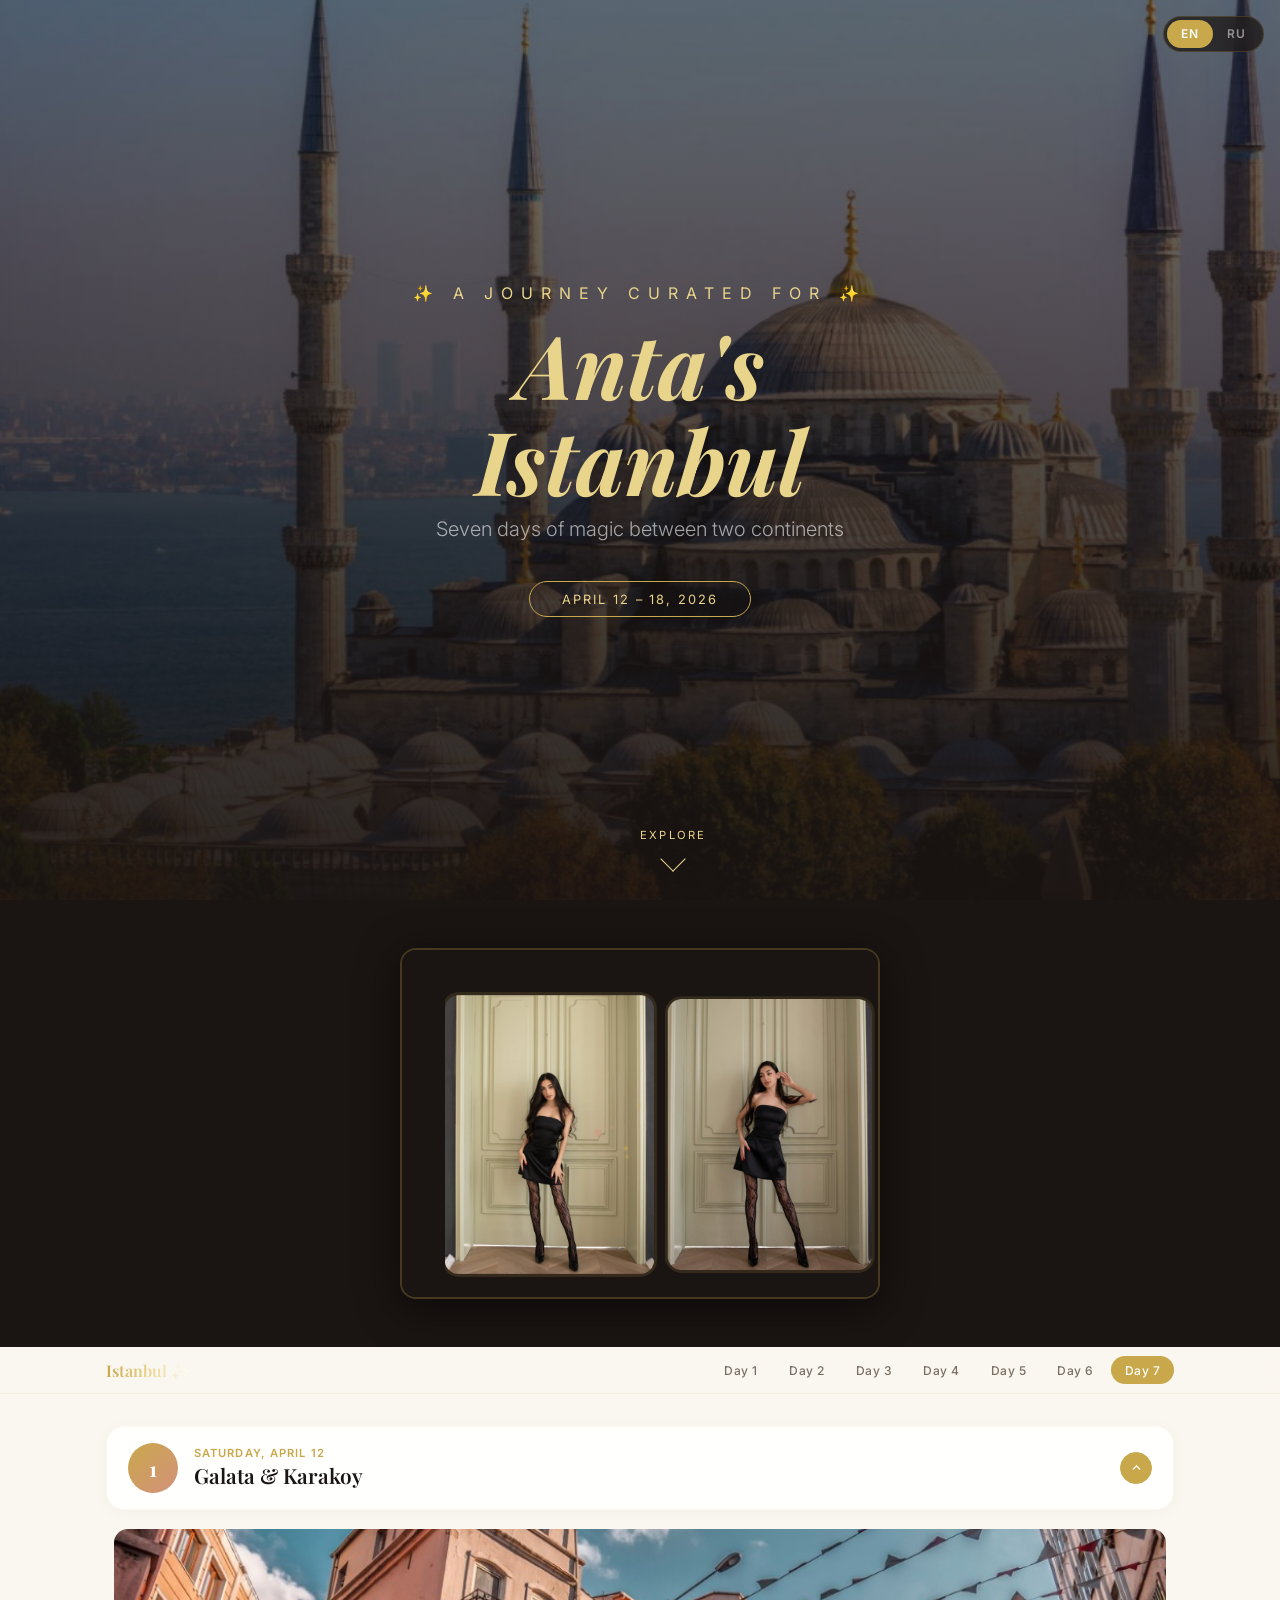
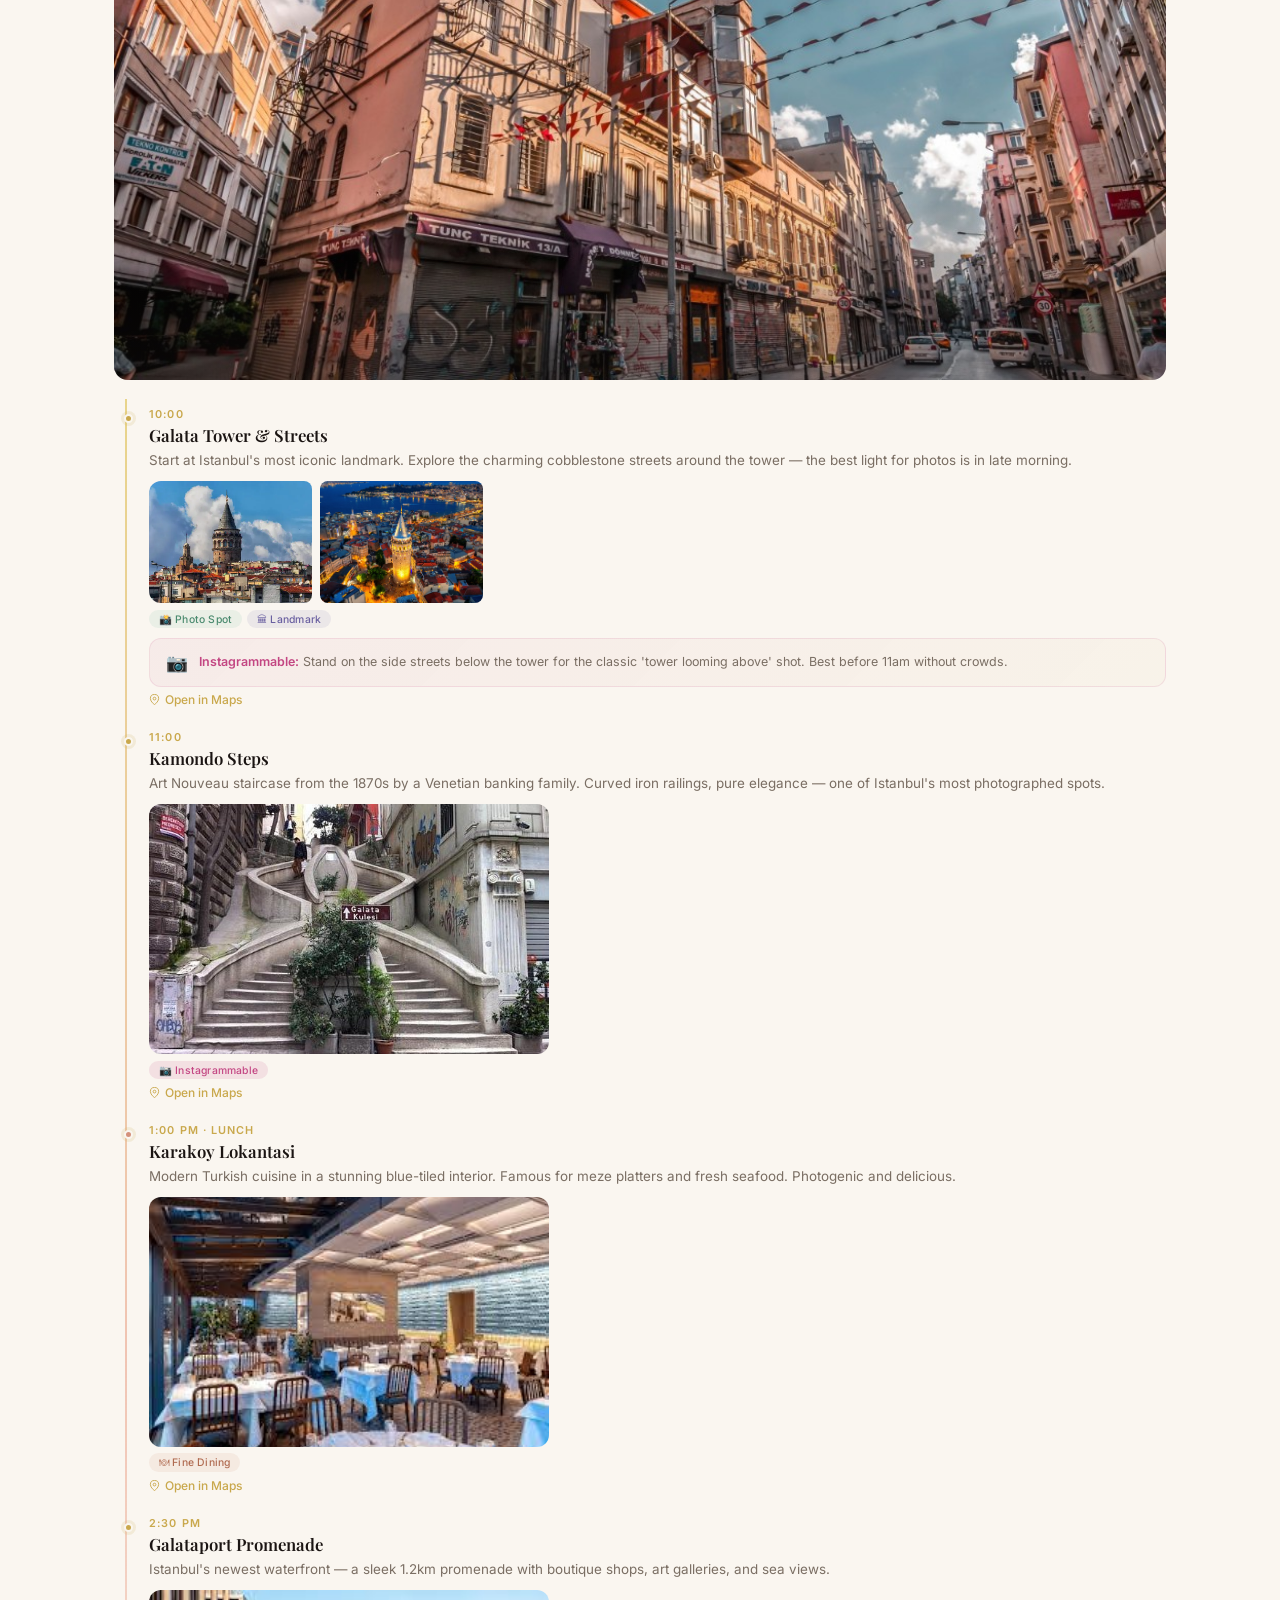
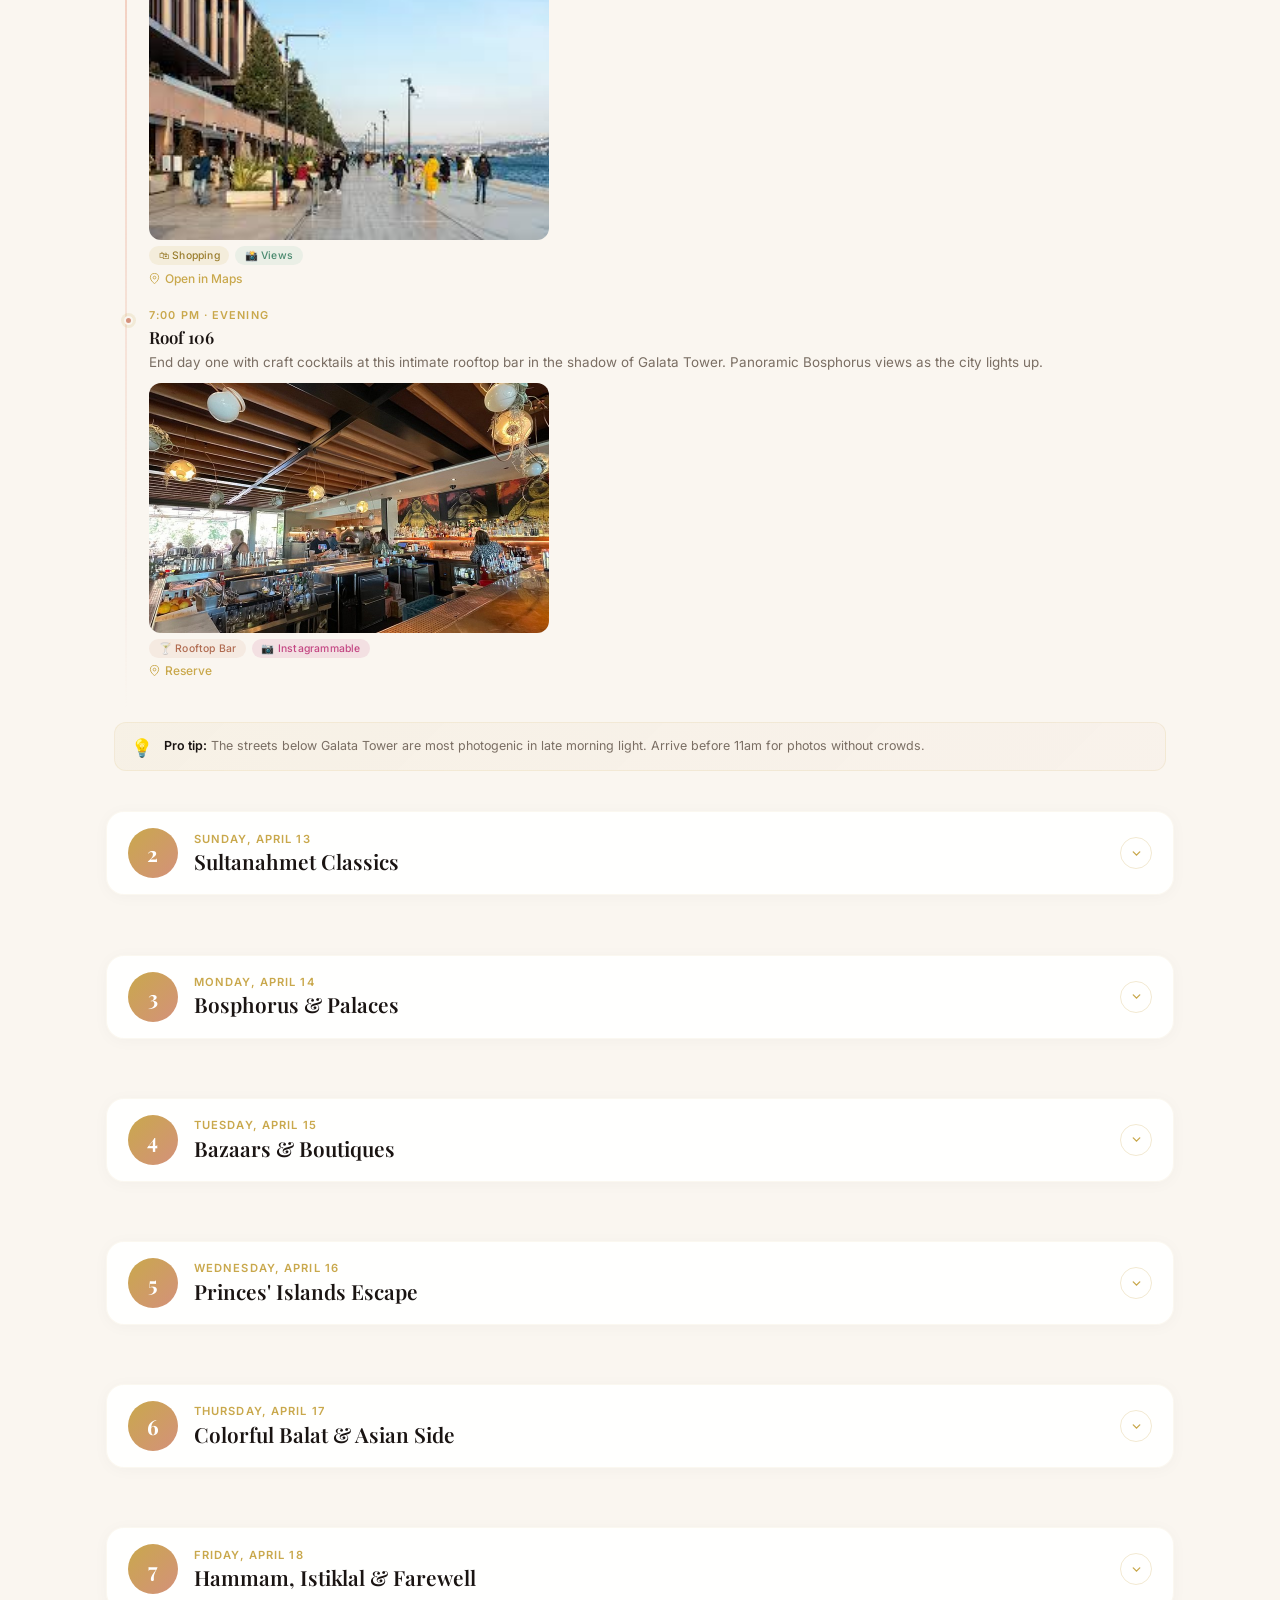
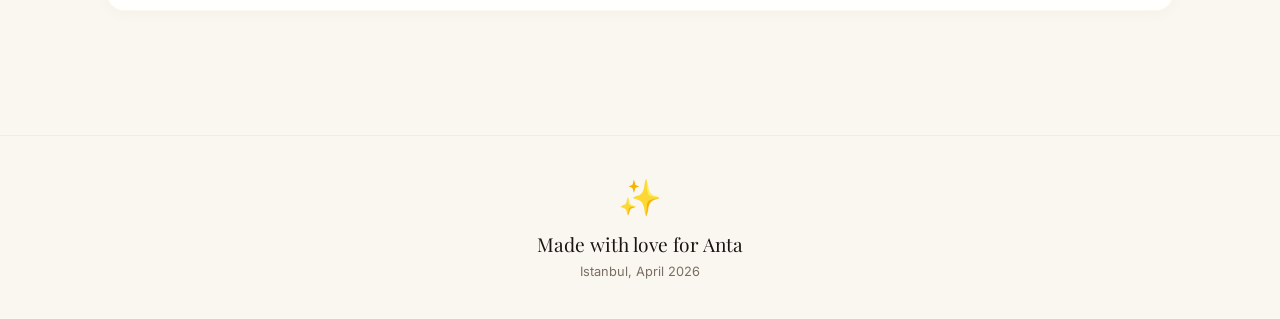
==== docs/istanbul/index.html @ f63e93fd "Fix Day 5 duplicate photos: use distinct images per location - Header: Buyukada waterfront (new imag" ====
<!DOCTYPE html>
<html lang="en">
<head>
<meta charset="UTF-8">
<meta http-equiv="Cache-Control" content="no-cache, no-store, must-revalidate">
<meta http-equiv="Pragma" content="no-cache">
<meta http-equiv="Expires" content="0">
<meta name="viewport" content="width=device-width, initial-scale=1.0">
<title>Istanbul with Anta ✨</title>
<link rel="preconnect" href="https://fonts.googleapis.com">
<link rel="preconnect" href="https://fonts.gstatic.com" crossorigin>
<link href="https://fonts.googleapis.com/css2?family=Playfair+Display:ital,wght@0,400;0,600;0,700;1,400&family=Inter:wght@300;400;500;600&display=swap" rel="stylesheet">
<style>
*,*::before,*::after{box-sizing:border-box;margin:0;padding:0}
:root{
  --gold:#c9a84c;--gold-light:#e8d48b;--rose:#d4917b;--rose-light:#f0c4b3;
  --cream:#faf6f0;--dark:#1a1412;--dark-soft:#2d2420;--text:#3d3029;--text-light:#7a6e63;
  --card-bg:rgba(255,255,255,0.92);
}
html{scroll-behavior:smooth;font-size:16px}
body{font-family:'Inter',sans-serif;color:var(--text);background:var(--cream);overflow-x:hidden;-webkit-font-smoothing:antialiased}
#sparkle-canvas{position:fixed;top:0;left:0;width:100%;height:100%;pointer-events:none;z-index:9999}

/* HERO */
.hero{position:relative;min-height:100vh;min-height:100svh;display:flex;align-items:center;justify-content:center;text-align:center;overflow:hidden;background:var(--dark)}
.hero-bg{position:absolute;inset:0;background:url('img/blue-mosque.png') center/cover no-repeat;opacity:0.45}
.hero-overlay{position:absolute;inset:0;background:linear-gradient(180deg,rgba(26,20,18,0.1) 0%,rgba(26,20,18,0.4) 40%,rgba(26,20,18,0.85) 100%)}
.hero-content{position:relative;z-index:2;padding:2rem;max-width:700px}
.hero-photo{display:none}
.hero-sparkle{font-size:1rem;letter-spacing:.5em;color:var(--gold-light);text-transform:uppercase;margin-bottom:.8rem;opacity:0;animation:fadeUp .8s .4s forwards}
.hero-title{font-family:'Playfair Display',serif;font-size:clamp(2.8rem,8vw,5.5rem);font-weight:700;color:#fff;line-height:1.1;margin-bottom:.5rem;opacity:0;animation:fadeUp .8s .6s forwards}
.hero-title span{color:var(--gold-light);font-style:italic}
.hero-sub{font-size:clamp(.95rem,2.5vw,1.25rem);color:rgba(255,255,255,.6);font-weight:300;margin-bottom:2.5rem;opacity:0;animation:fadeUp .8s .8s forwards}
.hero-date{display:inline-block;padding:.6rem 2rem;border:1px solid var(--gold);color:var(--gold-light);font-size:.8rem;letter-spacing:.15em;text-transform:uppercase;border-radius:50px;opacity:0;animation:fadeUp .8s 1s forwards}
.hero-scroll{position:absolute;bottom:2rem;left:50%;transform:translateX(-50%);z-index:2;opacity:0;animation:fadeUp .8s 1.3s forwards}
.hero-scroll a{color:var(--gold-light);text-decoration:none;font-size:.7rem;letter-spacing:.2em;text-transform:uppercase;display:flex;flex-direction:column;align-items:center;gap:.5rem}
.hero-scroll .arrow{width:18px;height:18px;border-right:1.5px solid var(--gold-light);border-bottom:1.5px solid var(--gold-light);transform:rotate(45deg);animation:bounce 2s infinite}
@keyframes fadeUp{from{opacity:0;transform:translateY(25px)}to{opacity:1;transform:translateY(0)}}
@keyframes bounce{0%,20%,50%,80%,100%{transform:rotate(45deg) translateY(0)}40%{transform:rotate(45deg) translateY(-7px)}60%{transform:rotate(45deg) translateY(-3px)}}

/* ANTA FEATURE */
.anta-feature{background:var(--dark);padding:3rem 1rem;display:flex;justify-content:center;align-items:center;width:100%;box-sizing:border-box}
.anta-feature img{display:block;margin:0 auto;width:60%;max-width:480px;border-radius:16px;border:2px solid rgba(201,168,76,.25);box-shadow:0 8px 40px rgba(0,0,0,.5);opacity:0;animation:fadeUp .8s .2s forwards}

/* LANG TOGGLE */
.lang-toggle{position:fixed;top:1rem;right:1rem;z-index:200;display:flex;background:rgba(26,20,18,.7);backdrop-filter:blur(12px);-webkit-backdrop-filter:blur(12px);border-radius:50px;padding:3px;border:1px solid rgba(201,168,76,.2)}
.lang-btn{padding:.4rem .9rem;border:none;background:transparent;color:rgba(255,255,255,.5);font-family:'Inter',sans-serif;font-size:.75rem;font-weight:600;cursor:pointer;border-radius:50px;transition:all .3s;letter-spacing:.05em}
.lang-btn.active{background:var(--gold);color:#fff}

/* NAV */
.day-nav{position:sticky;top:0;z-index:100;background:rgba(250,246,240,.88);backdrop-filter:blur(18px);-webkit-backdrop-filter:blur(18px);border-bottom:1px solid rgba(201,168,76,.12);padding:.55rem 0;transition:box-shadow .3s}
.day-nav.scrolled{box-shadow:0 2px 20px rgba(0,0,0,.06)}
.day-nav-inner{max-width:1100px;margin:0 auto;display:flex;align-items:center;gap:.25rem;padding:0 1rem;overflow-x:auto;scrollbar-width:none;-ms-overflow-style:none}
.day-nav-inner::-webkit-scrollbar{display:none}
.nav-brand{font-family:'Playfair Display',serif;font-size:1rem;color:var(--gold);white-space:nowrap;margin-right:auto;font-weight:600}
.nav-btn{padding:.4rem .85rem;border:none;background:transparent;color:var(--text-light);font-family:'Inter',sans-serif;font-size:.75rem;font-weight:500;letter-spacing:.04em;cursor:pointer;border-radius:50px;white-space:nowrap;transition:all .3s}
.nav-btn:hover{color:var(--gold);background:rgba(201,168,76,.06)}
.nav-btn.active{background:var(--gold);color:#fff}

/* MAIN */
.main{max-width:1100px;margin:0 auto;padding:2rem 1rem 4rem}

/* DAY SECTION */
.day-section{margin-bottom:2.5rem;opacity:0;transform:translateY(35px);transition:opacity .6s,transform .6s}
.day-section.visible{opacity:1;transform:translateY(0)}
.day-header{display:flex;align-items:center;gap:1rem;margin-bottom:1.2rem;cursor:pointer;padding:1rem 1.3rem;background:var(--card-bg);border-radius:18px;box-shadow:0 2px 16px rgba(0,0,0,.03);border:1px solid rgba(201,168,76,.08);transition:all .3s}
.day-header:hover{box-shadow:0 4px 24px rgba(201,168,76,.1);border-color:rgba(201,168,76,.2)}
.day-num{width:50px;height:50px;border-radius:50%;background:linear-gradient(135deg,var(--gold),var(--rose));display:flex;align-items:center;justify-content:center;flex-shrink:0}
.day-num span{font-family:'Playfair Display',serif;font-size:1.3rem;font-weight:700;color:#fff}
.day-meta{flex:1;min-width:0}
.day-date{font-size:.7rem;color:var(--gold);text-transform:uppercase;letter-spacing:.1em;font-weight:600}
.day-theme{font-family:'Playfair Display',serif;font-size:1.3rem;color:var(--dark);font-weight:600;margin-top:.1rem}
.day-toggle{width:32px;height:32px;border-radius:50%;border:1.5px solid rgba(201,168,76,.25);display:flex;align-items:center;justify-content:center;flex-shrink:0;transition:all .3s;background:transparent}
.day-toggle svg{width:13px;height:13px;stroke:var(--gold);transition:transform .3s}
.day-header.open .day-toggle{background:var(--gold);border-color:var(--gold)}
.day-header.open .day-toggle svg{stroke:#fff;transform:rotate(180deg)}
.day-body{max-height:0;overflow:hidden;transition:max-height .5s cubic-bezier(.4,0,.2,1);padding:0 .5rem}
.day-body.open{max-height:12000px}

/* TIMELINE */
.timeline{position:relative;padding:.5rem 0 .5rem 2.2rem}
.timeline::before{content:'';position:absolute;left:.7rem;top:0;bottom:0;width:2px;background:linear-gradient(180deg,var(--gold-light),var(--rose-light),transparent)}
.tl-item{position:relative;margin-bottom:1.3rem}
.tl-item::before{content:'';position:absolute;left:-1.6rem;top:.45rem;width:9px;height:9px;border-radius:50%;background:var(--gold);border:2px solid var(--cream);box-shadow:0 0 0 3px rgba(201,168,76,.15)}
.tl-item.food::before{background:var(--rose)}
.tl-item.photo::before{background:#7eb8a0}
.tl-time{font-size:.68rem;color:var(--gold);text-transform:uppercase;letter-spacing:.1em;font-weight:600;margin-bottom:.2rem}
.tl-title{font-family:'Playfair Display',serif;font-size:1.05rem;color:var(--dark);font-weight:600;margin-bottom:.25rem}
.tl-desc{font-size:.84rem;color:var(--text-light);line-height:1.6}
.tl-tags{display:flex;flex-wrap:wrap;gap:.35rem;margin-top:.4rem}
.tl-tag{font-size:.65rem;padding:.18rem .6rem;border-radius:50px;font-weight:500;letter-spacing:.02em}
.tl-tag.photo-tag{background:rgba(126,184,160,.12);color:#4a8a6e}
.tl-tag.food-tag{background:rgba(212,145,123,.12);color:#b06b50}
.tl-tag.shop-tag{background:rgba(201,168,76,.12);color:#9a7e2e}
.tl-tag.culture-tag{background:rgba(130,120,180,.12);color:#6a60a0}
.tl-tag.insta-tag{background:rgba(195,70,130,.12);color:#c34682}
.tl-link{display:inline-flex;align-items:center;gap:.3rem;font-size:.75rem;color:var(--gold);text-decoration:none;font-weight:500;margin-top:.35rem;transition:color .2s}
.tl-link:hover{color:var(--rose)}
.tl-link svg{width:11px;height:11px}

/* PHOTO GALLERY */
.tl-gallery{display:grid;grid-template-columns:repeat(auto-fill,minmax(140px,1fr));gap:.5rem;margin-top:.6rem;border-radius:12px;overflow:hidden}
.tl-gallery img{width:100%;aspect-ratio:4/3;object-fit:cover;border-radius:8px;transition:transform .4s;cursor:pointer}
.tl-gallery img:hover{transform:scale(1.04)}
.tl-gallery.single{grid-template-columns:1fr;max-width:400px}
.tl-gallery.single img{aspect-ratio:16/10}

/* INSTA SPOT */
.insta-spot{background:linear-gradient(135deg,rgba(195,70,130,.06),rgba(201,168,76,.04));border:1px solid rgba(195,70,130,.12);border-radius:12px;padding:.8rem 1rem;margin-top:.6rem;display:flex;gap:.7rem;align-items:flex-start}
.insta-spot-icon{font-size:1.1rem;flex-shrink:0}
.insta-spot p{font-size:.78rem;color:var(--text-light);line-height:1.55}
.insta-spot strong{color:#c34682;font-weight:600}


/* PRO TIP */
.pro-tip{background:linear-gradient(135deg,rgba(201,168,76,.06),rgba(212,145,123,.04));border:1px solid rgba(201,168,76,.12);border-radius:12px;padding:.8rem 1rem;margin-top:.8rem;display:flex;gap:.7rem;align-items:flex-start}
.pro-tip-icon{font-size:1.1rem;flex-shrink:0;margin-top:.05rem}
.pro-tip p{font-size:.78rem;color:var(--text-light);line-height:1.55}
.pro-tip strong{color:var(--dark);font-weight:600}

/* DAY IMAGE */
.day-image{border-radius:14px;overflow:hidden;margin-bottom:1.2rem;aspect-ratio:21/9;position:relative}
.day-image img{width:100%;height:100%;object-fit:cover;transition:transform .5s}
.day-image:hover img{transform:scale(1.02)}
.day-image-overlay{position:absolute;inset:0;background:linear-gradient(180deg,transparent 60%,rgba(26,20,18,.35) 100%)}

/* FOOTER */
.footer{text-align:center;padding:2.5rem 1rem;border-top:1px solid rgba(201,168,76,.12)}
.footer-heart{font-size:2.2rem;margin-bottom:.8rem}
.footer-text{font-family:'Playfair Display',serif;font-size:1.2rem;color:var(--dark);margin-bottom:.4rem}
.footer-sub{font-size:.8rem;color:var(--text-light)}

/* SHIMMER */
@keyframes shimmer{0%{background-position:-200% center}100%{background-position:200% center}}
.shimmer{background:linear-gradient(90deg,var(--gold),var(--gold-light),#fff,var(--gold-light),var(--gold));background-size:200% auto;-webkit-background-clip:text;-webkit-text-fill-color:transparent;background-clip:text;animation:shimmer 4s linear infinite}

/* LOADER */
.loader{position:fixed;inset:0;background:var(--dark);z-index:10000;display:flex;align-items:center;justify-content:center;transition:opacity .5s}
.loader.hide{opacity:0;pointer-events:none}
.loader-text{font-family:'Playfair Display',serif;font-size:1.3rem;color:var(--gold-light);animation:pulse 1.5s infinite}
@keyframes pulse{0%,100%{opacity:.4}50%{opacity:1}}

/* LIGHTBOX */
.lightbox{position:fixed;inset:0;background:rgba(0,0,0,.92);z-index:10000;display:none;align-items:center;justify-content:center;cursor:pointer}
.lightbox.show{display:flex}
.lightbox img{max-width:92vw;max-height:88vh;object-fit:contain;border-radius:8px}
.lightbox-close{position:absolute;top:1rem;right:1.5rem;color:#fff;font-size:2rem;cursor:pointer;z-index:10001;width:40px;height:40px;display:flex;align-items:center;justify-content:center;background:rgba(255,255,255,.1);border-radius:50%;border:none;line-height:1}

/* RESPONSIVE */
@media(max-width:640px){
  .day-header{padding:.85rem;border-radius:14px}
  .day-num{width:42px;height:42px}
  .day-num span{font-size:1.1rem}
  .day-theme{font-size:1.1rem}
  .timeline{padding-left:1.8rem}
  .tl-item::before{left:-1.2rem}
  .day-image{aspect-ratio:16/9}
  .tl-gallery{grid-template-columns:repeat(2,1fr)}
  .anta-feature{padding:2rem 1rem}
  .anta-feature img{width:75%;max-width:320px;border-radius:12px}
  .main::before,.main::after{display:none}
}
</style>
</head>
<body>

<div class="loader" id="loader"><span class="loader-text" data-en="Istanbul awaits ✨" data-ru="Стамбул ждёт ✨">Istanbul awaits ✨</span></div>
<canvas id="sparkle-canvas"></canvas>

<!-- LIGHTBOX -->
<div class="lightbox" id="lightbox" onclick="closeLightbox()">
  <button class="lightbox-close" onclick="closeLightbox()">&times;</button>
  <img id="lightboxImg" src="" alt="">
</div>

<!-- LANG TOGGLE -->
<div class="lang-toggle">
  <button class="lang-btn active" id="langEn" onclick="setLang('en')">EN</button>
  <button class="lang-btn" id="langRu" onclick="setLang('ru')">RU</button>
</div>

<!-- HERO -->
<section class="hero" id="top">
  <div class="hero-bg"></div>
  <div class="hero-overlay"></div>
  <div class="hero-content">
    <p class="hero-sparkle" data-en="✨ a journey curated for ✨" data-ru="✨ путешествие для ✨">✨ a journey curated for ✨</p>
    <h1 class="hero-title"><span data-en="Anta's" data-ru="Анты">Anta's</span><br><span data-en="Istanbul" data-ru="Стамбул">Istanbul</span></h1>
    <p class="hero-sub" data-en="Seven days of magic between two continents" data-ru="Семь дней магии между двумя континентами">Seven days of magic between two continents</p>
    <span class="hero-date" data-en="April 12 – 18, 2026" data-ru="12 – 18 апреля 2026">April 12 – 18, 2026</span>
  </div>
  <div class="hero-scroll"><a href="#anta"><span data-en="Explore" data-ru="Начать">Explore</span><span class="arrow"></span></a></div>
</section>

<!-- ANTA -->
<section class="anta-feature" id="anta">
  <img src="img/anta-hero.png" alt="Anta" onclick="openLightbox(this)">
</section>

<!-- NAV -->
<nav class="day-nav" id="dayNav">
  <div class="day-nav-inner">
    <span class="nav-brand shimmer">Istanbul ✨</span>
    <button class="nav-btn active" data-day="1">Day 1</button>
    <button class="nav-btn" data-day="2">Day 2</button>
    <button class="nav-btn" data-day="3">Day 3</button>
    <button class="nav-btn" data-day="4">Day 4</button>
    <button class="nav-btn" data-day="5">Day 5</button>
    <button class="nav-btn" data-day="6">Day 6</button>
    <button class="nav-btn" data-day="7">Day 7</button>
  </div>
</nav>

<!-- DAYS -->
<main class="main">

<!-- DAY 1 -->
<section class="day-section" id="day1">
  <div class="day-header open" onclick="toggleDay(this)">
    <div class="day-num"><span>1</span></div>
    <div class="day-meta">
      <div class="day-date" data-en="Saturday, April 12" data-ru="Суббота, 12 апреля">Saturday, April 12</div>
      <div class="day-theme" data-en="Galata &amp; Karakoy" data-ru="Галата и Каракёй">Galata &amp; Karakoy</div>
    </div>
    <div class="day-toggle"><svg viewBox="0 0 24 24" fill="none" stroke-width="2.5" stroke-linecap="round"><polyline points="6 9 12 15 18 9"/></svg></div>
  </div>
  <div class="day-body open">
    <div class="day-image"><img src="img/karakoy-streets.png?v=1775977827" alt="Karakoy streets" loading="lazy"><div class="day-image-overlay"></div></div>
    <div class="timeline">
      <div class="tl-item">
        <div class="tl-time">10:00</div>
        <div class="tl-title" data-en="Galata Tower &amp; Streets" data-ru="Галатская башня и улочки">Galata Tower &amp; Streets</div>
        <div class="tl-desc" data-en="Start at Istanbul's most iconic landmark. Explore the charming cobblestone streets around the tower — the best light for photos is in late morning." data-ru="Начните с самой узнаваемой достопримечательности Стамбула. Прогуляйтесь по очаровательным мощёным улочкам вокруг башни — лучший свет для фото утром.">Start at Istanbul's most iconic landmark. Explore the charming cobblestone streets around the tower — the best light for photos is in late morning.</div>
        <div class="tl-gallery"><img src="img/galata-tower-day.png?v=1775977827" alt="Galata Tower" onclick="openLightbox(this)" loading="lazy"><img src="img/galata-tower.png?v=1775977827" alt="Galata Tower at night" onclick="openLightbox(this)" loading="lazy"></div>
        <div class="tl-tags"><span class="tl-tag photo-tag">📸 Photo Spot</span><span class="tl-tag culture-tag">🏛 Landmark</span></div>
        <div class="insta-spot"><span class="insta-spot-icon">📷</span><p data-en="<strong>Instagrammable:</strong> Stand on the side streets below the tower for the classic 'tower looming above' shot. Best before 11am without crowds." data-ru="<strong>Для Instagram:</strong> Встаньте на боковых улочках ниже башни для классического кадра. Лучше до 11 утра, пока нет толп."><strong>Instagrammable:</strong> Stand on the side streets below the tower for the classic 'tower looming above' shot. Best before 11am without crowds.</p></div>
        <a class="tl-link" href="https://maps.google.com/?q=Galata+Tower+Istanbul" target="_blank" rel="noopener"><svg viewBox="0 0 24 24" fill="none" stroke="currentColor" stroke-width="2"><path d="M21 10c0 7-9 13-9 13s-9-6-9-13a9 9 0 0118 0z"/><circle cx="12" cy="10" r="3"/></svg> <span data-en="Open in Maps" data-ru="Открыть на карте">Open in Maps</span></a>
      </div>
      <div class="tl-item">
        <div class="tl-time">11:00</div>
        <div class="tl-title" data-en="Kamondo Steps" data-ru="Лестница Камондо">Kamondo Steps</div>
        <div class="tl-desc" data-en="Art Nouveau staircase from the 1870s by a Venetian banking family. Curved iron railings, pure elegance — one of Istanbul's most photographed spots." data-ru="Лестница в стиле ар-нуво 1870-х годов, построенная венецианской банковской семьёй. Изогнутые кованые перила — один из самых фотографируемых мест Стамбула.">Art Nouveau staircase from the 1870s by a Venetian banking family. Curved iron railings, pure elegance — one of Istanbul's most photographed spots.</div>
        <div class="tl-gallery single"><img src="img/kamondo-steps.png?v=1775977827" alt="Kamondo Steps" onclick="openLightbox(this)" loading="lazy"></div>
        <div class="tl-tags"><span class="tl-tag insta-tag">📷 Instagrammable</span></div>
        <a class="tl-link" href="https://maps.google.com/?q=Kamondo+Steps+Istanbul" target="_blank" rel="noopener"><svg viewBox="0 0 24 24" fill="none" stroke="currentColor" stroke-width="2"><path d="M21 10c0 7-9 13-9 13s-9-6-9-13a9 9 0 0118 0z"/><circle cx="12" cy="10" r="3"/></svg> <span data-en="Open in Maps" data-ru="Открыть на карте">Open in Maps</span></a>
      </div>
      <div class="tl-item food">
        <div class="tl-time" data-en="1:00 PM · Lunch" data-ru="13:00 · Обед">1:00 PM · Lunch</div>
        <div class="tl-title">Karakoy Lokantasi</div>
        <div class="tl-desc" data-en="Modern Turkish cuisine in a stunning blue-tiled interior. Famous for meze platters and fresh seafood. Photogenic and delicious." data-ru="Современная турецкая кухня в потрясающем интерьере с голубой плиткой. Славится мезе и свежими морепродуктами. Фотогеничное и вкусное место.">Modern Turkish cuisine in a stunning blue-tiled interior. Famous for meze platters and fresh seafood. Photogenic and delicious.</div>
        <div class="tl-gallery single"><img src="img/karakoy-lokantasi.png?v=1775977827" alt="Karakoy Lokantasi" onclick="openLightbox(this)" loading="lazy"></div>
        <div class="tl-tags"><span class="tl-tag food-tag">🍽 Fine Dining</span></div>
        <a class="tl-link" href="https://maps.google.com/?q=Karakoy+Lokantasi+Istanbul" target="_blank" rel="noopener"><svg viewBox="0 0 24 24" fill="none" stroke="currentColor" stroke-width="2"><path d="M21 10c0 7-9 13-9 13s-9-6-9-13a9 9 0 0118 0z"/><circle cx="12" cy="10" r="3"/></svg> <span data-en="Open in Maps" data-ru="Открыть на карте">Open in Maps</span></a>
      </div>
      <div class="tl-item">
        <div class="tl-time" data-en="2:30 PM" data-ru="14:30">2:30 PM</div>
        <div class="tl-title" data-en="Galataport Promenade" data-ru="Набережная Галатапорт">Galataport Promenade</div>
        <div class="tl-desc" data-en="Istanbul's newest waterfront — a sleek 1.2km promenade with boutique shops, art galleries, and sea views." data-ru="Новейшая набережная Стамбула — стильная прогулочная зона длиной 1,2 км с бутиками, галереями и видом на море.">Istanbul's newest waterfront — a sleek 1.2km promenade with boutique shops, art galleries, and sea views.</div>
        <div class="tl-gallery single"><img src="img/galataport.png?v=1775977827" alt="Galataport Promenade" onclick="openLightbox(this)" loading="lazy"></div>
        <div class="tl-tags"><span class="tl-tag shop-tag">🛍 Shopping</span><span class="tl-tag photo-tag">📸 Views</span></div>
        <a class="tl-link" href="https://maps.google.com/?q=Galataport+Istanbul" target="_blank" rel="noopener"><svg viewBox="0 0 24 24" fill="none" stroke="currentColor" stroke-width="2"><path d="M21 10c0 7-9 13-9 13s-9-6-9-13a9 9 0 0118 0z"/><circle cx="12" cy="10" r="3"/></svg> <span data-en="Open in Maps" data-ru="Открыть на карте">Open in Maps</span></a>
      </div>
      <div class="tl-item food">
        <div class="tl-time" data-en="7:00 PM · Evening" data-ru="19:00 · Вечер">7:00 PM · Evening</div>
        <div class="tl-title">Roof 106</div>
        <div class="tl-desc" data-en="End day one with craft cocktails at this intimate rooftop bar in the shadow of Galata Tower. Panoramic Bosphorus views as the city lights up." data-ru="Завершите первый день коктейлями на этой уютной крыше в тени Галатской башни. Панорамный вид на Босфор, когда город зажигает огни.">End day one with craft cocktails at this intimate rooftop bar in the shadow of Galata Tower. Panoramic Bosphorus views as the city lights up.</div>
        <div class="tl-gallery single"><img src="img/roof106.png?v=1775977827" alt="Roof 106 bar" onclick="openLightbox(this)" loading="lazy"></div>
        <div class="tl-tags"><span class="tl-tag food-tag">🍸 Rooftop Bar</span><span class="tl-tag insta-tag">📷 Instagrammable</span></div>
        <a class="tl-link" href="https://www.roof106.com/" target="_blank" rel="noopener"><svg viewBox="0 0 24 24" fill="none" stroke="currentColor" stroke-width="2"><path d="M21 10c0 7-9 13-9 13s-9-6-9-13a9 9 0 0118 0z"/><circle cx="12" cy="10" r="3"/></svg> <span data-en="Reserve" data-ru="Забронировать">Reserve</span></a>
      </div>
    </div>
    <div class="pro-tip"><span class="pro-tip-icon">💡</span><p data-en="<strong>Pro tip:</strong> The streets below Galata Tower are most photogenic in late morning light. Arrive before 11am for photos without crowds." data-ru="<strong>Совет:</strong> Улочки у Галатской башни наиболее фотогеничны поздним утром. Приходите до 11, чтобы снимать без толп."><strong>Pro tip:</strong> The streets below Galata Tower are most photogenic in late morning light. Arrive before 11am for photos without crowds.</p></div>
  </div>
</section>

<!-- DAY 2 -->
<section class="day-section" id="day2">
  <div class="day-header" onclick="toggleDay(this)">
    <div class="day-num"><span>2</span></div>
    <div class="day-meta">
      <div class="day-date" data-en="Sunday, April 13" data-ru="Воскресенье, 13 апреля">Sunday, April 13</div>
      <div class="day-theme" data-en="Sultanahmet Classics" data-ru="Классика Султанахмет">Sultanahmet Classics</div>
    </div>
    <div class="day-toggle"><svg viewBox="0 0 24 24" fill="none" stroke-width="2.5" stroke-linecap="round"><polyline points="6 9 12 15 18 9"/></svg></div>
  </div>
  <div class="day-body">
    <div class="day-image"><img src="img/blue-mosque.png?v=1775977827" alt="Sultanahmet" loading="lazy"><div class="day-image-overlay"></div></div>
    <div class="timeline">
      <div class="tl-item"><div class="tl-time">9:00</div><div class="tl-title" data-en="Hagia Sophia" data-ru="Айя-София">Hagia Sophia</div><div class="tl-desc" data-en="A 1,500-year-old marvel. Once a church, then mosque, then museum, now mosque again. The massive dome and golden mosaics are breathtaking." data-ru="Чудо возрастом 1500 лет. Была церковью, мечетью, музеем, снова мечеть. Огромный купол и золотые мозаики поражают воображение.">A 1,500-year-old marvel. Once a church, then mosque, then museum, now mosque again. The massive dome and golden mosaics are breathtaking.</div><div class="tl-gallery single"><img src="img/blue-mosque.png?v=1775977827" alt="Hagia Sophia area" onclick="openLightbox(this)" loading="lazy"></div><div class="tl-tags"><span class="tl-tag culture-tag">🏛 Must-See</span><span class="tl-tag insta-tag">📷 Instagrammable</span></div><div class="insta-spot"><span class="insta-spot-icon">📷</span><p data-en="<strong>Instagrammable:</strong> The best shot is from the pathway between Hagia Sophia and Blue Mosque with ornate lamps framing both." data-ru="<strong>Для Instagram:</strong> Лучший кадр — с дорожки между Айя-Софией и Голубой мечетью с декоративными фонарями."><strong>Instagrammable:</strong> The best shot is from the pathway between Hagia Sophia and Blue Mosque with ornate lamps framing both.</p></div><a class="tl-link" href="https://maps.google.com/?q=Hagia+Sophia+Istanbul" target="_blank" rel="noopener"><svg viewBox="0 0 24 24" fill="none" stroke="currentColor" stroke-width="2"><path d="M21 10c0 7-9 13-9 13s-9-6-9-13a9 9 0 0118 0z"/><circle cx="12" cy="10" r="3"/></svg> <span data-en="Open in Maps" data-ru="Открыть на карте">Open in Maps</span></a></div>
      <div class="tl-item"><div class="tl-time">10:30</div><div class="tl-title" data-en="Blue Mosque" data-ru="Голубая мечеть">Blue Mosque</div><div class="tl-desc" data-en="Over 20,000 handmade Iznik tiles in stunning blue patterns. Cascading domes and six minarets. Free entry; headscarves available." data-ru="Более 20 000 изникских плиток ручной работы в голубых узорах. Каскадные купола и шесть минаретов. Вход бесплатный, платки предоставляются.">Over 20,000 handmade Iznik tiles in stunning blue patterns. Cascading domes and six minarets. Free entry; headscarves available.</div><div class="tl-gallery single"><img src="img/blue-mosque-interior.png?v=1775977827" alt="Blue Mosque interior" onclick="openLightbox(this)" loading="lazy"></div><div class="tl-tags"><span class="tl-tag culture-tag">🏛 Landmark</span><span class="tl-tag photo-tag">📸 Photo Spot</span></div><a class="tl-link" href="https://maps.google.com/?q=Blue+Mosque+Istanbul" target="_blank" rel="noopener"><svg viewBox="0 0 24 24" fill="none" stroke="currentColor" stroke-width="2"><path d="M21 10c0 7-9 13-9 13s-9-6-9-13a9 9 0 0118 0z"/><circle cx="12" cy="10" r="3"/></svg> <span data-en="Open in Maps" data-ru="Открыть на карте">Open in Maps</span></a></div>
      <div class="tl-item"><div class="tl-time">11:30</div><div class="tl-title" data-en="Basilica Cistern" data-ru="Цистерна Базилика">Basilica Cistern</div><div class="tl-desc" data-en="Underground cathedral of 336 marble columns, atmospheric lighting reflected in water, and mysterious Medusa heads. Otherworldly." data-ru="Подземный зал с 336 мраморными колоннами, атмосферное освещение, отражённое в воде, и загадочные головы Медузы. Неземное место.">Underground cathedral of 336 marble columns, atmospheric lighting reflected in water, and mysterious Medusa heads. Otherworldly.</div><div class="tl-gallery single"><img src="img/basilica-cistern.png?v=1775977827" alt="Basilica Cistern" onclick="openLightbox(this)" loading="lazy"></div><div class="tl-tags"><span class="tl-tag insta-tag">📷 Instagrammable</span><span class="tl-tag culture-tag">🏛 Must-See</span></div><div class="insta-spot"><span class="insta-spot-icon">📷</span><p data-en="<strong>Instagrammable:</strong> The dramatic lighting changes throughout — the reflections in the shallow water create magical mirror effects. Use portrait mode." data-ru="<strong>Для Instagram:</strong> Освещение постоянно меняется — отражения в воде создают магический зеркальный эффект. Используйте портретный режим."><strong>Instagrammable:</strong> The dramatic lighting changes throughout — the reflections in the shallow water create magical mirror effects. Use portrait mode.</p></div><a class="tl-link" href="https://maps.google.com/?q=Basilica+Cistern+Istanbul" target="_blank" rel="noopener"><svg viewBox="0 0 24 24" fill="none" stroke="currentColor" stroke-width="2"><path d="M21 10c0 7-9 13-9 13s-9-6-9-13a9 9 0 0118 0z"/><circle cx="12" cy="10" r="3"/></svg> <span data-en="Open in Maps" data-ru="Открыть на карте">Open in Maps</span></a></div>
      <div class="tl-item food"><div class="tl-time" data-en="1:00 PM · Lunch" data-ru="13:00 · Обед">1:00 PM · Lunch</div><div class="tl-title">Seven Hills Restaurant</div><div class="tl-desc" data-en="Rooftop dining with jaw-dropping panorama of Blue Mosque and Hagia Sophia. Fresh seafood and Turkish classics." data-ru="Обед на крыше с потрясающей панорамой Голубой мечети и Айя-Софии. Свежие морепродукты и турецкая классика.">Rooftop dining with jaw-dropping panorama of Blue Mosque and Hagia Sophia. Fresh seafood and Turkish classics.</div><div class="tl-gallery single"><img src="img/seven-hills.png?v=1775977827" alt="Seven Hills Restaurant rooftop" onclick="openLightbox(this)" loading="lazy"></div><div class="tl-tags"><span class="tl-tag food-tag">🍽 Rooftop Dining</span><span class="tl-tag insta-tag">📷 View</span></div><a class="tl-link" href="https://maps.google.com/?q=Seven+Hills+Restaurant+Istanbul" target="_blank" rel="noopener"><svg viewBox="0 0 24 24" fill="none" stroke="currentColor" stroke-width="2"><path d="M21 10c0 7-9 13-9 13s-9-6-9-13a9 9 0 0118 0z"/><circle cx="12" cy="10" r="3"/></svg> <span data-en="Open in Maps" data-ru="Открыть на карте">Open in Maps</span></a></div>
      <div class="tl-item"><div class="tl-time" data-en="2:30 PM" data-ru="14:30">2:30 PM</div><div class="tl-title" data-en="Topkapi Palace &amp; Harem" data-ru="Дворец Топкапы и Гарем">Topkapi Palace &amp; Harem</div><div class="tl-desc" data-en="Ottoman sultans' residence for 400 years. Jewel-encrusted rooms, the 86-carat Spoonmaker's Diamond, and the legendary Harem." data-ru="Резиденция османских султанов 400 лет. Залы с драгоценностями, бриллиант Ложечника в 86 карат и легендарный гарем.">Ottoman sultans' residence for 400 years. Jewel-encrusted rooms, the 86-carat Spoonmaker's Diamond, and the legendary Harem.</div><div class="tl-tags"><span class="tl-tag culture-tag">🏛 Must-See</span><span class="tl-tag photo-tag">📸 Photo Spot</span></div><a class="tl-link" href="https://maps.google.com/?q=Topkapi+Palace+Istanbul" target="_blank" rel="noopener"><svg viewBox="0 0 24 24" fill="none" stroke="currentColor" stroke-width="2"><path d="M21 10c0 7-9 13-9 13s-9-6-9-13a9 9 0 0118 0z"/><circle cx="12" cy="10" r="3"/></svg> <span data-en="Open in Maps" data-ru="Открыть на карте">Open in Maps</span></a></div>
      <div class="tl-item food"><div class="tl-time" data-en="4:30 PM · Tea" data-ru="16:30 · Чай">4:30 PM · Tea</div><div class="tl-title">Hafiz Mustafa 1864</div><div class="tl-desc" data-en="Ottoman-era patisserie with gorgeous chandeliered interior. Try the baklava, Turkish delight, and thick Turkish coffee." data-ru="Кондитерская османской эпохи с великолепным интерьером с люстрами. Попробуйте баклаву, лукум и густой турецкий кофе.">Ottoman-era patisserie with gorgeous chandeliered interior. Try the baklava, Turkish delight, and thick Turkish coffee.</div><div class="tl-gallery single"><img src="img/hafiz-mustafa.png?v=1775977827" alt="Hafiz Mustafa 1864" onclick="openLightbox(this)" loading="lazy"></div><div class="tl-tags"><span class="tl-tag food-tag">🍰 Patisserie</span><span class="tl-tag insta-tag">📷 Instagrammable</span></div><a class="tl-link" href="https://maps.google.com/?q=Hafiz+Mustafa+1864+Sultanahmet" target="_blank" rel="noopener"><svg viewBox="0 0 24 24" fill="none" stroke="currentColor" stroke-width="2"><path d="M21 10c0 7-9 13-9 13s-9-6-9-13a9 9 0 0118 0z"/><circle cx="12" cy="10" r="3"/></svg> <span data-en="Open in Maps" data-ru="Открыть на карте">Open in Maps</span></a></div>
    </div>
    <div class="pro-tip"><span class="pro-tip-icon">💡</span><p data-en="<strong>Pro tip:</strong> Arrive at Hagia Sophia at 9am sharp — lines reach 1-2 hours by 10am. Dress modestly (shoulders + knees covered)." data-ru="<strong>Совет:</strong> Приходите к Айя-Софии ровно в 9 — к 10 очередь достигает 1-2 часов. Оденьтесь скромно (плечи и колени закрыты)."><strong>Pro tip:</strong> Arrive at Hagia Sophia at 9am sharp — lines reach 1-2 hours by 10am. Dress modestly (shoulders + knees covered).</p></div>
  </div>
</section>

<!-- DAY 3 -->
<section class="day-section" id="day3">
  <div class="day-header" onclick="toggleDay(this)">
    <div class="day-num"><span>3</span></div>
    <div class="day-meta">
      <div class="day-date" data-en="Monday, April 14" data-ru="Понедельник, 14 апреля">Monday, April 14</div>
      <div class="day-theme" data-en="Bosphorus &amp; Palaces" data-ru="Босфор и дворцы">Bosphorus &amp; Palaces</div>
    </div>
    <div class="day-toggle"><svg viewBox="0 0 24 24" fill="none" stroke-width="2.5" stroke-linecap="round"><polyline points="6 9 12 15 18 9"/></svg></div>
  </div>
  <div class="day-body">
    <div class="day-image"><img src="img/camlica-hill.png?v=1775977827" alt="Bosphorus" loading="lazy"><div class="day-image-overlay"></div></div>
    <div class="timeline">
      <div class="tl-item"><div class="tl-time">10:00</div><div class="tl-title" data-en="Dolmabahce Palace" data-ru="Дворец Долмабахче">Dolmabahce Palace</div><div class="tl-desc" data-en="The most opulent palace in Turkey — Ottoman meets European baroque. The 36-ton Bohemian crystal chandelier alone is worth the trip." data-ru="Самый роскошный дворец Турции — османский стиль встречает европейское барокко. Богемская хрустальная люстра весом 36 тонн стоит визита.">The most opulent palace in Turkey — Ottoman meets European baroque. The 36-ton Bohemian crystal chandelier alone is worth the trip.</div><div class="tl-gallery single"><img src="img/dolmabahce-interior.png?v=1775977827" alt="Dolmabahce Palace interior" onclick="openLightbox(this)" loading="lazy"></div><div class="tl-tags"><span class="tl-tag culture-tag">🏛 Must-See</span><span class="tl-tag photo-tag">📸 Photo Spot</span></div><a class="tl-link" href="https://maps.google.com/?q=Dolmabahce+Palace+Istanbul" target="_blank" rel="noopener"><svg viewBox="0 0 24 24" fill="none" stroke="currentColor" stroke-width="2"><path d="M21 10c0 7-9 13-9 13s-9-6-9-13a9 9 0 0118 0z"/><circle cx="12" cy="10" r="3"/></svg> <span data-en="Open in Maps" data-ru="Открыть на карте">Open in Maps</span></a></div>
      <div class="tl-item"><div class="tl-time">12:30</div><div class="tl-title" data-en="Ortakoy Mosque &amp; Waterfront" data-ru="Мечеть Ортакёй и набережная">Ortakoy Mosque &amp; Waterfront</div><div class="tl-desc" data-en="Baroque mosque at the water's edge with the Bosphorus Bridge soaring behind. THE iconic Istanbul photo. Try a kumpir (stuffed baked potato) here." data-ru="Мечеть в стиле барокко у самой воды с мостом через Босфор. САМОЕ знаковое фото Стамбула. Попробуйте кумпир (фаршированный картофель).">Baroque mosque at the water's edge with the Bosphorus Bridge soaring behind. THE iconic Istanbul photo. Try a kumpir.</div><div class="tl-tags"><span class="tl-tag insta-tag">📷 ICONIC</span><span class="tl-tag food-tag">🥔 Kumpir</span></div><div class="insta-spot"><span class="insta-spot-icon">📷</span><p data-en="<strong>Instagrammable:</strong> Best at sunrise, but stunning anytime. Stand at the harbor edge for the classic mosque + bridge composition." data-ru="<strong>Для Instagram:</strong> Лучше всего на рассвете, но великолепно в любое время. Встаньте у края гавани для классической композиции."><strong>Instagrammable:</strong> Best at sunrise, but stunning anytime. Stand at the harbor edge for the classic mosque + bridge composition.</p></div><a class="tl-link" href="https://maps.google.com/?q=Ortakoy+Mosque+Istanbul" target="_blank" rel="noopener"><svg viewBox="0 0 24 24" fill="none" stroke="currentColor" stroke-width="2"><path d="M21 10c0 7-9 13-9 13s-9-6-9-13a9 9 0 0118 0z"/><circle cx="12" cy="10" r="3"/></svg> <span data-en="Open in Maps" data-ru="Открыть на карте">Open in Maps</span></a></div>
      <div class="tl-item food"><div class="tl-time" data-en="1:30 PM · Lunch" data-ru="13:30 · Обед">1:30 PM · Lunch</div><div class="tl-title" data-en="Bebek / Arnavutkoy Waterfront" data-ru="Набережная Бебек / Арнавуткёй">Bebek / Arnavutkoy Waterfront</div><div class="tl-desc" data-en="Charming coastal villages with elegant wooden Ottoman mansions. Pick a waterfront restaurant for fresh fish with strait views." data-ru="Очаровательные прибрежные деревушки с элегантными деревянными османскими особняками. Выберите ресторан на воде со свежей рыбой и видом на пролив.">Charming coastal villages with elegant wooden Ottoman mansions. Pick a waterfront restaurant for fresh fish with strait views.</div><div class="tl-tags"><span class="tl-tag food-tag">🍽 Seafood</span><span class="tl-tag photo-tag">📸 Views</span></div><a class="tl-link" href="https://maps.google.com/?q=Bebek+Istanbul" target="_blank" rel="noopener"><svg viewBox="0 0 24 24" fill="none" stroke="currentColor" stroke-width="2"><path d="M21 10c0 7-9 13-9 13s-9-6-9-13a9 9 0 0118 0z"/><circle cx="12" cy="10" r="3"/></svg> <span data-en="Open in Maps" data-ru="Открыть на карте">Open in Maps</span></a></div>
      <div class="tl-item"><div class="tl-time" data-en="5:30 PM · Sunset" data-ru="17:30 · Закат">5:30 PM · Sunset</div><div class="tl-title" data-en="Private Bosphorus Sunset Yacht Cruise" data-ru="Частный круиз на яхте по Босфору на закате">Private Bosphorus Sunset Yacht Cruise</div><div class="tl-desc" data-en="THE highlight. 2-hour private yacht at golden hour, sailing between Europe and Asia. Drinks on board, photographer optional. Pure magic." data-ru="ГЛАВНОЕ событие. 2 часа на частной яхте в золотой час, плывя между Европой и Азией. Напитки на борту, фотограф по желанию. Чистая магия.">THE highlight. 2-hour private yacht at golden hour, sailing between Europe and Asia. Drinks on board, photographer optional.</div><div class="tl-gallery single"><img src="img/bosphorus-cruise.png?v=1775977827" alt="Bosphorus cruise" onclick="openLightbox(this)" loading="lazy"></div><div class="tl-tags"><span class="tl-tag insta-tag">📷 Unforgettable</span><span class="tl-tag culture-tag">⛵ Experience</span></div><a class="tl-link" href="https://getturkeytour.com/tours/istanbul-tours/sunset-private-bosphorus-cruise/" target="_blank" rel="noopener"><svg viewBox="0 0 24 24" fill="none" stroke="currentColor" stroke-width="2"><path d="M21 10c0 7-9 13-9 13s-9-6-9-13a9 9 0 0118 0z"/><circle cx="12" cy="10" r="3"/></svg> <span data-en="Book (~$315)" data-ru="Забронировать (~$315)">Book (~$315)</span></a></div>
    </div>
    <div class="pro-tip"><span class="pro-tip-icon">💡</span><p data-en="<strong>Pro tip:</strong> Bring a light jacket for the cruise — it's breezy on the water at sunset. Best photo moment: passing Maiden's Tower." data-ru="<strong>Совет:</strong> Возьмите лёгкую куртку на круиз — на воде прохладно на закате. Лучший момент для фото: проплывая мимо Девичьей башни."><strong>Pro tip:</strong> Bring a light jacket — it's breezy on the water at sunset. Best photo: passing Maiden's Tower.</p></div>
  </div>
</section>

<!-- DAY 4 -->
<section class="day-section" id="day4">
  <div class="day-header" onclick="toggleDay(this)">
    <div class="day-num"><span>4</span></div>
    <div class="day-meta">
      <div class="day-date" data-en="Tuesday, April 15" data-ru="Вторник, 15 апреля">Tuesday, April 15</div>
      <div class="day-theme" data-en="Bazaars &amp; Boutiques" data-ru="Базары и бутики">Bazaars &amp; Boutiques</div>
    </div>
    <div class="day-toggle"><svg viewBox="0 0 24 24" fill="none" stroke-width="2.5" stroke-linecap="round"><polyline points="6 9 12 15 18 9"/></svg></div>
  </div>
  <div class="day-body">
    <div class="day-image"><img src="img/karakoy-streets.png?v=1775977827" alt="Istanbul streets" loading="lazy"><div class="day-image-overlay"></div></div>
    <div class="timeline">
      <div class="tl-item"><div class="tl-time">10:30</div><div class="tl-title" data-en="Grand Bazaar" data-ru="Гранд-Базар">Grand Bazaar</div><div class="tl-desc" data-en="4,000+ shops in one of the world's oldest covered markets. Head to the Lantern Courtyard, carpet tunnels where sunlight hits vivid kilims, and the hidden tea balcony." data-ru="Более 4000 магазинов в одном из старейших крытых рынков мира. Ищите Фонарный дворик, ковровые тоннели и скрытый чайный балкон.">4,000+ shops in one of the world's oldest covered markets. Lantern Courtyard, carpet tunnels, hidden tea balcony.</div><div class="tl-tags"><span class="tl-tag shop-tag">🛍 Shopping</span><span class="tl-tag insta-tag">📷 Instagrammable</span><span class="tl-tag culture-tag">🏛 Historic</span></div><div class="insta-spot"><span class="insta-spot-icon">📷</span><p data-en="<strong>Instagrammable:</strong> The Lantern Courtyard between 10:30-12:30 when natural light mixes with glowing lamps. The carpet tunnels create stunning leading lines." data-ru="<strong>Для Instagram:</strong> Фонарный дворик между 10:30-12:30, когда естественный свет смешивается с сиянием ламп. Ковровые тоннели создают потрясающие линии."><strong>Instagrammable:</strong> Lantern Courtyard 10:30-12:30 when light mixes with glowing lamps. Carpet tunnels = stunning leading lines.</p></div><a class="tl-link" href="https://maps.google.com/?q=Grand+Bazaar+Istanbul" target="_blank" rel="noopener"><svg viewBox="0 0 24 24" fill="none" stroke="currentColor" stroke-width="2"><path d="M21 10c0 7-9 13-9 13s-9-6-9-13a9 9 0 0118 0z"/><circle cx="12" cy="10" r="3"/></svg> <span data-en="Open in Maps" data-ru="Открыть на карте">Open in Maps</span></a></div>
      <div class="tl-item"><div class="tl-time">12:30</div><div class="tl-title" data-en="Spice Bazaar" data-ru="Египетский базар">Spice Bazaar</div><div class="tl-desc" data-en="Mountains of colorful spices, Turkish delight, dried fruits, teas, and saffron. Explore the alleys behind for better prices." data-ru="Горы красочных специй, лукум, сухофрукты, чаи и шафран. Исследуйте переулки позади базара — там цены лучше.">Mountains of colorful spices, Turkish delight, dried fruits, teas, and saffron.</div><div class="tl-tags"><span class="tl-tag shop-tag">🛍 Shopping</span><span class="tl-tag photo-tag">📸 Colorful</span></div><a class="tl-link" href="https://maps.google.com/?q=Spice+Bazaar+Istanbul" target="_blank" rel="noopener"><svg viewBox="0 0 24 24" fill="none" stroke="currentColor" stroke-width="2"><path d="M21 10c0 7-9 13-9 13s-9-6-9-13a9 9 0 0118 0z"/><circle cx="12" cy="10" r="3"/></svg> <span data-en="Open in Maps" data-ru="Открыть на карте">Open in Maps</span></a></div>
      <div class="tl-item food"><div class="tl-time" data-en="1:30 PM · Lunch" data-ru="13:30 · Обед">1:30 PM · Lunch</div><div class="tl-title">Hamdi Restaurant</div><div class="tl-desc" data-en="Terrace dining overlooking the Golden Horn, Galata Bridge, and waterfront. Famous kebabs and meze." data-ru="Обед на террасе с видом на Золотой Рог, Галатский мост и набережную. Знаменитые кебабы и мезе.">Terrace dining overlooking the Golden Horn, Galata Bridge, and waterfront. Famous kebabs and meze.</div><div class="tl-tags"><span class="tl-tag food-tag">🍽 Turkish</span><span class="tl-tag photo-tag">📸 Views</span></div><a class="tl-link" href="https://maps.google.com/?q=Hamdi+Restaurant+Istanbul" target="_blank" rel="noopener"><svg viewBox="0 0 24 24" fill="none" stroke="currentColor" stroke-width="2"><path d="M21 10c0 7-9 13-9 13s-9-6-9-13a9 9 0 0118 0z"/><circle cx="12" cy="10" r="3"/></svg> <span data-en="Open in Maps" data-ru="Открыть на карте">Open in Maps</span></a></div>
      <div class="tl-item"><div class="tl-time" data-en="3:00 PM" data-ru="15:00">3:00 PM</div><div class="tl-title" data-en="Nisantasi Luxury Shopping" data-ru="Люксовый шопинг в Нишанташи">Nisantasi Luxury Shopping</div><div class="tl-desc" data-en="Istanbul's most prestigious fashion district. Begum Khan (artisan jewelry), Zadig &amp; Voltaire, local designer boutiques on Abdi Ipekci Caddesi." data-ru="Самый престижный модный район Стамбула. Begüm Khan (ювелирные украшения), Zadig & Voltaire, бутики местных дизайнеров на улице Абди Ипекчи.">Istanbul's most prestigious fashion district. Begum Khan, Zadig & Voltaire, local designers on Abdi Ipekci Caddesi.</div><div class="tl-tags"><span class="tl-tag shop-tag">🛍 Luxury</span><span class="tl-tag food-tag">☕ Cafe</span></div><a class="tl-link" href="https://maps.google.com/?q=Nisantasi+Istanbul" target="_blank" rel="noopener"><svg viewBox="0 0 24 24" fill="none" stroke="currentColor" stroke-width="2"><path d="M21 10c0 7-9 13-9 13s-9-6-9-13a9 9 0 0118 0z"/><circle cx="12" cy="10" r="3"/></svg> <span data-en="Open in Maps" data-ru="Открыть на карте">Open in Maps</span></a></div>
    </div>
    <div class="pro-tip"><span class="pro-tip-icon">💡</span><p data-en="<strong>Pro tip:</strong> At the Grand Bazaar, never accept the first price — haggling is expected. Start at 40-50% of asking price." data-ru="<strong>Совет:</strong> На Гранд-Базаре никогда не соглашайтесь на первую цену — торг уместен. Начинайте с 40-50% от запрашиваемой цены."><strong>Pro tip:</strong> Never accept the first price — haggling is expected. Start at 40-50%.</p></div>
  </div>
</section>

<!-- DAY 5 -->
<section class="day-section" id="day5">
  <div class="day-header" onclick="toggleDay(this)">
    <div class="day-num"><span>5</span></div>
    <div class="day-meta">
      <div class="day-date" data-en="Wednesday, April 16" data-ru="Среда, 16 апреля">Wednesday, April 16</div>
      <div class="day-theme" data-en="Princes' Islands Escape" data-ru="Побег на Принцевы острова">Princes' Islands Escape</div>
    </div>
    <div class="day-toggle"><svg viewBox="0 0 24 24" fill="none" stroke-width="2.5" stroke-linecap="round"><polyline points="6 9 12 15 18 9"/></svg></div>
  </div>
  <div class="day-body">
    <div class="day-image"><img src="img/buyukada-island.png" alt="Buyukada waterfront" loading="lazy"><div class="day-image-overlay"></div></div>
    <div class="timeline">
      <div class="tl-item"><div class="tl-time" data-en="9:00 AM · Ferry" data-ru="9:00 · Паром">9:00 AM · Ferry</div><div class="tl-title" data-en="Kabatas → Buyukada" data-ru="Кабаташ → Бююкада">Kabatas → Buyukada</div><div class="tl-desc" data-en="60-min ferry across the Sea of Marmara. Grab the upper rear deck for the best views. Tap Istanbulkart (75 TL one way)." data-ru="60 минут на пароме через Мраморное море. Займите верхнюю заднюю палубу для лучших видов. Оплата Istanbulkart (75 TL в одну сторону).">60-min ferry across the Sea of Marmara. Upper rear deck = best views. Tap Istanbulkart (75 TL).</div><div class="tl-gallery single"><img src="img/bosphorus-cruise.png" alt="Istanbul ferry" onclick="openLightbox(this)" loading="lazy"></div><div class="tl-tags"><span class="tl-tag culture-tag">⛴ Ferry</span><span class="tl-tag photo-tag">📸 Scenic</span></div><a class="tl-link" href="https://sehirhatlari.istanbul/en/timetables/domestic-trips/adalar-princes-islands-lines-176" target="_blank" rel="noopener"><svg viewBox="0 0 24 24" fill="none" stroke="currentColor" stroke-width="2"><path d="M21 10c0 7-9 13-9 13s-9-6-9-13a9 9 0 0118 0z"/><circle cx="12" cy="10" r="3"/></svg> <span data-en="Ferry Schedule" data-ru="Расписание паромов">Ferry Schedule</span></a></div>
      <div class="tl-item"><div class="tl-time">10:30</div><div class="tl-title" data-en="Explore Buyukada by Bike" data-ru="Бююкада на велосипедах">Explore Buyukada by Bike</div><div class="tl-desc" data-en="Completely car-free island. Rent bikes or take the Adabus BA-1 electric shuttle (60 TL). Pine forests, Victorian mansions, sea breeze." data-ru="Полностью безавтомобильный остров. Арендуйте велосипеды или электроавтобус BA-1 (60 TL). Сосновые леса, викторианские особняки, морской бриз.">Car-free island. Rent bikes or Adabus BA-1 shuttle (60 TL). Pine forests, Victorian mansions, sea breeze.</div><div class="tl-gallery"><img src="img/buyukada-island.png" alt="Buyukada waterfront" onclick="openLightbox(this)" loading="lazy"><img src="img/moda-promenade.png" alt="Sea of Marmara coast" onclick="openLightbox(this)" loading="lazy"></div><div class="tl-tags"><span class="tl-tag photo-tag">📸 Nature</span><span class="tl-tag culture-tag">🚲 Bikes</span></div></div>
      <div class="tl-item"><div class="tl-time">12:00</div><div class="tl-title" data-en="Aya Yorgi Church Hike" data-ru="Подъём к церкви Ая-Йорги">Aya Yorgi Church Hike</div><div class="tl-desc" data-en="Hilltop Greek Orthodox monastery with panoramic views — Sea of Marmara, other islands, Istanbul in the distance. Worth the climb." data-ru="Греческий православный монастырь на вершине холма с панорамными видами — Мраморное море, другие острова, Стамбул вдали. Стоит подъёма.">Hilltop monastery with panoramic views — Sea of Marmara, islands, Istanbul in the distance.</div><div class="tl-gallery single"><img src="img/camlica-hill.png" alt="Panoramic hilltop view" onclick="openLightbox(this)" loading="lazy"></div><div class="tl-tags"><span class="tl-tag insta-tag">📷 Panoramic</span><span class="tl-tag culture-tag">⛪ Historic</span></div><a class="tl-link" href="https://maps.google.com/?q=Aya+Yorgi+Church+Buyukada" target="_blank" rel="noopener"><svg viewBox="0 0 24 24" fill="none" stroke="currentColor" stroke-width="2"><path d="M21 10c0 7-9 13-9 13s-9-6-9-13a9 9 0 0118 0z"/><circle cx="12" cy="10" r="3"/></svg> <span data-en="Open in Maps" data-ru="Открыть на карте">Open in Maps</span></a></div>
      <div class="tl-item food"><div class="tl-time" data-en="1:30 PM · Lunch" data-ru="13:30 · Обед">1:30 PM · Lunch</div><div class="tl-title" data-en="Seafood by the Water" data-ru="Морепродукты у воды">Seafood by the Water</div><div class="tl-desc" data-en="Fresh grilled fish at a waterfront restaurant. Try the fried calamari and a cold Efes." data-ru="Свежая рыба на гриле в ресторане на берегу. Попробуйте жареные кальмары и холодный Efes.">Fresh grilled fish at a waterfront restaurant near the pier.</div><div class="tl-tags"><span class="tl-tag food-tag">🐟 Seafood</span></div></div>
      <div class="tl-item"><div class="tl-time" data-en="5:30 PM · Sunset" data-ru="17:30 · Закат">5:30 PM · Sunset</div><div class="tl-title" data-en="Sunset Ferry Return" data-ru="Возвращение на закате">Sunset Ferry Return</div><div class="tl-desc" data-en="The return trip at sunset, watching Istanbul's skyline light up as you approach — pure magic." data-ru="Обратный путь на закате, когда горизонт Стамбула зажигается огнями — чистая магия.">The return at sunset, watching Istanbul's skyline light up — pure magic.</div><div class="tl-tags"><span class="tl-tag insta-tag">📷 Sunset</span></div></div>
    </div>
    <div class="pro-tip"><span class="pro-tip-icon">💡</span><p data-en="<strong>Pro tip:</strong> Weekday = no crowds. Bring water, sunscreen, comfy shoes for the Aya Yorgi hike. Take the 9:00-9:45 AM ferry." data-ru="<strong>Совет:</strong> Будний день = без толп. Возьмите воду, солнцезащитный крем и удобную обувь. Садитесь на паром в 9:00-9:45."><strong>Pro tip:</strong> Weekday = no crowds. Bring water + sunscreen. Take the 9:00-9:45 AM ferry.</p></div>
  </div>
</section>

<!-- DAY 6 -->
<section class="day-section" id="day6">
  <div class="day-header" onclick="toggleDay(this)">
    <div class="day-num"><span>6</span></div>
    <div class="day-meta">
      <div class="day-date" data-en="Thursday, April 17" data-ru="Четверг, 17 апреля">Thursday, April 17</div>
      <div class="day-theme" data-en="Colorful Balat &amp; Asian Side" data-ru="Красочный Балат и Азия">Colorful Balat &amp; Asian Side</div>
    </div>
    <div class="day-toggle"><svg viewBox="0 0 24 24" fill="none" stroke-width="2.5" stroke-linecap="round"><polyline points="6 9 12 15 18 9"/></svg></div>
  </div>
  <div class="day-body">
    <div class="day-image"><img src="img/balat-houses.png?v=1775977827" alt="Balat colorful houses" loading="lazy"><div class="day-image-overlay"></div></div>
    <div class="timeline">
      <div class="tl-item"><div class="tl-time">10:00</div><div class="tl-title" data-en="Balat Neighborhood" data-ru="Район Балат">Balat Neighborhood</div><div class="tl-desc" data-en="THE Instagram goldmine. Rainbow row houses on Kiremit Street, painted stairs at Incir Agaci Kahvesi, street art, quirky antique shops, artsy cafes." data-ru="ЗОЛОТАЯ ЖИЛА Instagram. Радужные домики на улице Киремит, расписные лестницы у Incir Agaci Kahvesi, стрит-арт, антикварные лавки, артистичные кафе.">THE Instagram goldmine. Rainbow houses, painted stairs, street art, antique shops, artsy cafes.</div><div class="tl-gallery"><img src="img/balat-houses.png?v=1775977827" alt="Balat colorful houses" onclick="openLightbox(this)" loading="lazy"><img src="img/balat-streets.png?v=1775977827" alt="Balat streets" onclick="openLightbox(this)" loading="lazy"></div><div class="tl-tags"><span class="tl-tag insta-tag">📷 INSTAGRAM HEAVEN</span><span class="tl-tag shop-tag">🛍 Antiques</span></div><div class="insta-spot"><span class="insta-spot-icon">📷</span><p data-en="<strong>Instagrammable:</strong> Arrive before 11am for photos without crowds. Best light on Kiremit Street is mid-morning. The painted stairs are the #1 most Instagrammed spot in Balat." data-ru="<strong>Для Instagram:</strong> Приходите до 11 утра для фото без толп. Лучший свет на Киремит-стрит — позднее утро. Расписные лестницы — #1 место для Instagram в Балате."><strong>Instagrammable:</strong> Arrive before 11am. Best light on Kiremit Street mid-morning. Painted stairs = #1 Balat photo.</p></div><a class="tl-link" href="https://maps.google.com/?q=Balat+Istanbul" target="_blank" rel="noopener"><svg viewBox="0 0 24 24" fill="none" stroke="currentColor" stroke-width="2"><path d="M21 10c0 7-9 13-9 13s-9-6-9-13a9 9 0 0118 0z"/><circle cx="12" cy="10" r="3"/></svg> <span data-en="Open in Maps" data-ru="Открыть на карте">Open in Maps</span></a></div>
      <div class="tl-item"><div class="tl-time" data-en="1:00 PM · Ferry" data-ru="13:00 · Паром">1:00 PM · Ferry</div><div class="tl-title" data-en="Ferry to Kadikoy (Asia)" data-ru="Паром в Кадыкёй (Азия)">Ferry to Kadikoy (Asia)</div><div class="tl-desc" data-en="20-min ferry from Eminonu to Asia, with views of Maiden's Tower and Old City skyline." data-ru="20 минут на пароме из Эминёню в Азию, с видами на Девичью башню и панораму Старого города.">20-min ferry to Asia with Maiden's Tower and Old City views.</div><div class="tl-tags"><span class="tl-tag culture-tag">⛴ Ferry</span></div></div>
      <div class="tl-item"><div class="tl-time" data-en="1:30 PM" data-ru="13:30">1:30 PM</div><div class="tl-title" data-en="Kadikoy Market" data-ru="Рынок Кадыкёй">Kadikoy Market</div><div class="tl-desc" data-en="Vibrant local food market. Sample olives, fresh cheese, baklava, pomegranate juice. Where actual locals shop." data-ru="Яркий местный продуктовый рынок. Попробуйте оливки, свежий сыр, баклаву, гранатовый сок. Здесь покупают настоящие местные.">Vibrant local market. Olives, cheese, baklava, pomegranate juice. Where locals actually shop.</div><div class="tl-gallery single"><img src="img/kadikoy-market.png?v=1775977827" alt="Kadikoy market" onclick="openLightbox(this)" loading="lazy"></div><div class="tl-tags"><span class="tl-tag food-tag">🫒 Market</span><span class="tl-tag shop-tag">🛍 Local</span></div><a class="tl-link" href="https://maps.google.com/?q=Kadikoy+Market+Istanbul" target="_blank" rel="noopener"><svg viewBox="0 0 24 24" fill="none" stroke="currentColor" stroke-width="2"><path d="M21 10c0 7-9 13-9 13s-9-6-9-13a9 9 0 0118 0z"/><circle cx="12" cy="10" r="3"/></svg> <span data-en="Open in Maps" data-ru="Открыть на карте">Open in Maps</span></a></div>
      <div class="tl-item"><div class="tl-time">3:00</div><div class="tl-title" data-en="Moda Seaside Promenade" data-ru="Набережная Мода">Moda Seaside Promenade</div><div class="tl-desc" data-en="Indie boutiques, vintage stores, ice cream, and panoramic European skyline views from the Asian side." data-ru="Инди-бутики, винтажные магазины, мороженое и панорамный вид на европейский берег с азиатской стороны.">Indie boutiques, vintage shops, ice cream, and European skyline views from Asia.</div><div class="tl-gallery single"><img src="img/moda-promenade.png?v=1775977827" alt="Moda seaside" onclick="openLightbox(this)" loading="lazy"></div><div class="tl-tags"><span class="tl-tag photo-tag">📸 Views</span><span class="tl-tag shop-tag">🛍 Boutiques</span></div><a class="tl-link" href="https://maps.google.com/?q=Moda+Istanbul" target="_blank" rel="noopener"><svg viewBox="0 0 24 24" fill="none" stroke="currentColor" stroke-width="2"><path d="M21 10c0 7-9 13-9 13s-9-6-9-13a9 9 0 0118 0z"/><circle cx="12" cy="10" r="3"/></svg> <span data-en="Open in Maps" data-ru="Открыть на карте">Open in Maps</span></a></div>
      <div class="tl-item"><div class="tl-time" data-en="5:00 PM · Sunset" data-ru="17:00 · Закат">5:00 PM · Sunset</div><div class="tl-title" data-en="Camlica Hill" data-ru="Холм Чамлыджа">Camlica Hill</div><div class="tl-desc" data-en="Highest point in Istanbul. 360° views of both continents, the Bosphorus, and the Sea of Marmara. The new Camlica Mosque is stunning." data-ru="Самая высокая точка Стамбула. 360° вид на оба континента, Босфор и Мраморное море. Новая мечеть Чамлыджа великолепна.">Highest point in Istanbul. 360° views of both continents, the Bosphorus, and Sea of Marmara.</div><div class="tl-gallery single"><img src="img/camlica-hill.png?v=1775977827" alt="Camlica Hill panorama" onclick="openLightbox(this)" loading="lazy"></div><div class="tl-tags"><span class="tl-tag insta-tag">📷 Panoramic</span><span class="tl-tag culture-tag">🏛 Mosque</span></div><a class="tl-link" href="https://maps.google.com/?q=Camlica+Hill+Istanbul" target="_blank" rel="noopener"><svg viewBox="0 0 24 24" fill="none" stroke="currentColor" stroke-width="2"><path d="M21 10c0 7-9 13-9 13s-9-6-9-13a9 9 0 0118 0z"/><circle cx="12" cy="10" r="3"/></svg> <span data-en="Open in Maps" data-ru="Открыть на карте">Open in Maps</span></a></div>
      <div class="tl-item food"><div class="tl-time" data-en="7:30 PM · Dinner" data-ru="19:30 · Ужин">7:30 PM · Dinner</div><div class="tl-title">Ciya Sofrasi</div><div class="tl-desc" data-en="Legendary Kadikoy institution. Traditional Anatolian dishes you won't find anywhere else. Anthony Bourdain called it a must-visit." data-ru="Легендарное заведение Кадыкёй. Традиционные анатолийские блюда, которых не найдёте больше нигде. Энтони Бурден назвал его обязательным к посещению.">Legendary Kadikoy institution. Traditional Anatolian dishes. Anthony Bourdain's must-visit.</div><div class="tl-gallery single"><img src="img/ciya-sofrasi.png?v=1775977827" alt="Ciya Sofrasi" onclick="openLightbox(this)" loading="lazy"></div><div class="tl-tags"><span class="tl-tag food-tag">🍽 Legendary</span></div><a class="tl-link" href="https://maps.google.com/?q=Ciya+Sofrasi+Kadikoy+Istanbul" target="_blank" rel="noopener"><svg viewBox="0 0 24 24" fill="none" stroke="currentColor" stroke-width="2"><path d="M21 10c0 7-9 13-9 13s-9-6-9-13a9 9 0 0118 0z"/><circle cx="12" cy="10" r="3"/></svg> <span data-en="Open in Maps" data-ru="Открыть на карте">Open in Maps</span></a></div>
    </div>
    <div class="pro-tip"><span class="pro-tip-icon">💡</span><p data-en="<strong>Pro tip:</strong> For Camlica Hill, a taxi from Kadikoy is easiest (~15 min, cheap). Arrive before sunset for golden hour shots." data-ru="<strong>Совет:</strong> До холма Чамлыджа лучше всего на такси из Кадыкёй (~15 мин, недорого). Приезжайте до заката для золотого часа."><strong>Pro tip:</strong> Taxi from Kadikoy to Camlica (~15 min, cheap). Arrive before sunset.</p></div>
  </div>
</section>

<!-- DAY 7 -->
<section class="day-section" id="day7">
  <div class="day-header" onclick="toggleDay(this)">
    <div class="day-num"><span>7</span></div>
    <div class="day-meta">
      <div class="day-date" data-en="Friday, April 18" data-ru="Пятница, 18 апреля">Friday, April 18</div>
      <div class="day-theme" data-en="Hammam, Istiklal &amp; Farewell" data-ru="Хамам, Истикляль и прощание">Hammam, Istiklal &amp; Farewell</div>
    </div>
    <div class="day-toggle"><svg viewBox="0 0 24 24" fill="none" stroke-width="2.5" stroke-linecap="round"><polyline points="6 9 12 15 18 9"/></svg></div>
  </div>
  <div class="day-body">
    <div class="day-image"><img src="img/karakoy-streets.png?v=1775977827" alt="Istanbul streets" loading="lazy"><div class="day-image-overlay"></div></div>
    <div class="timeline">
      <div class="tl-item"><div class="tl-time">10:00</div><div class="tl-title" data-en="Hurrem Sultan Hamam" data-ru="Хамам Хюррем Султан">Hurrem Sultan Hamam</div><div class="tl-desc" data-en="A 470-year-old Turkish bath (1556) between Hagia Sophia and Blue Mosque. The Zevk-i Sefa package: 80 min, €220 — scrub, foam massage, oil treatment under Ottoman domes with star-shaped skylights." data-ru="Турецкая баня 1556 года между Айя-Софией и Голубой мечетью. Пакет Zevk-i Sefa: 80 мин, €220 — пилинг, пенный массаж, масляный уход под османскими куполами со звёздными отверстиями.">470-year-old bath (1556). Zevk-i Sefa: 80 min, €220 — scrub, foam massage, oil treatment under star-lit domes.</div><div class="tl-gallery"><img src="img/hurrem-exterior.png?v=1775977827" alt="Hurrem Sultan Hamam exterior" onclick="openLightbox(this)" loading="lazy"><img src="img/hurrem-interior.png?v=1775977827" alt="Hurrem Sultan Hamam interior" onclick="openLightbox(this)" loading="lazy"></div><div class="tl-tags"><span class="tl-tag culture-tag">🛁 Hammam</span><span class="tl-tag culture-tag">✨ Luxury</span></div><a class="tl-link" href="https://www.hurremsultanhamami.com/en/" target="_blank" rel="noopener"><svg viewBox="0 0 24 24" fill="none" stroke="currentColor" stroke-width="2"><path d="M21 10c0 7-9 13-9 13s-9-6-9-13a9 9 0 0118 0z"/><circle cx="12" cy="10" r="3"/></svg> <span data-en="Book Hammam" data-ru="Забронировать хамам">Book Hammam</span></a></div>
      <div class="tl-item"><div class="tl-time">12:00</div><div class="tl-title" data-en="Istiklal Street" data-ru="Улица Истикляль">Istiklal Street</div><div class="tl-desc" data-en="Istanbul's vibrant main avenue. Ride the nostalgic red tram, browse designer boutiques and bookshops, pop into Cicek Pasaji (Flower Passage)." data-ru="Главный проспект Стамбула. Прокатитесь на ностальгическом красном трамвае, загляните в бутики и книжные, посетите Чичек-пассажи (Цветочный пассаж).">Vibrant main avenue. Nostalgic red tram, designer boutiques, bookshops, Cicek Pasaji.</div><div class="tl-gallery single"><img src="img/karakoy-streets.png?v=1775977827" alt="Istanbul street" onclick="openLightbox(this)" loading="lazy"></div><div class="tl-tags"><span class="tl-tag shop-tag">🛍 Shopping</span><span class="tl-tag culture-tag">🚃 Tram</span></div><a class="tl-link" href="https://maps.google.com/?q=Istiklal+Street+Istanbul" target="_blank" rel="noopener"><svg viewBox="0 0 24 24" fill="none" stroke="currentColor" stroke-width="2"><path d="M21 10c0 7-9 13-9 13s-9-6-9-13a9 9 0 0118 0z"/><circle cx="12" cy="10" r="3"/></svg> <span data-en="Open in Maps" data-ru="Открыть на карте">Open in Maps</span></a></div>
      <div class="tl-item food"><div class="tl-time" data-en="1:30 PM · Lunch" data-ru="13:30 · Обед">1:30 PM · Lunch</div><div class="tl-title">360 Istanbul</div><div class="tl-desc" data-en="360° panoramic rooftop on the historic Misir Apartment. Modern Turkish + sushi, award-winning cocktails. Transforms into a club at night." data-ru="360° панорамная крыша на историческом здании Мысыр. Современная турецкая кухня + суши, отмеченные наградами коктейли. Вечером превращается в клуб.">360° rooftop on historic Misir Apartment. Modern Turkish + sushi, award-winning cocktails.</div><div class="tl-gallery single"><img src="img/roof106.png?v=1775977827" alt="Istanbul rooftop dining" onclick="openLightbox(this)" loading="lazy"></div><div class="tl-tags"><span class="tl-tag food-tag">🍽 Fine Dining</span><span class="tl-tag insta-tag">📷 360° Views</span></div><a class="tl-link" href="https://360istanbul.com/" target="_blank" rel="noopener"><svg viewBox="0 0 24 24" fill="none" stroke="currentColor" stroke-width="2"><path d="M21 10c0 7-9 13-9 13s-9-6-9-13a9 9 0 0118 0z"/><circle cx="12" cy="10" r="3"/></svg> <span data-en="Reserve" data-ru="Забронировать">Reserve</span></a></div>
      <div class="tl-item"><div class="tl-time" data-en="3:00 PM" data-ru="15:00">3:00 PM</div><div class="tl-title" data-en="Last-Minute Treasures" data-ru="Последние покупки">Last-Minute Treasures</div><div class="tl-desc" data-en="Free time to revisit favorites or explore Cihangir and Cukurcuma for hidden antique shops and design stores." data-ru="Свободное время: вернитесь в любимые места или исследуйте Джихангир и Чукурджума — скрытые антикварные и дизайнерские лавки.">Free time — revisit favorites or explore Cihangir/Cukurcuma antique shops.</div><div class="tl-tags"><span class="tl-tag shop-tag">🛍 Shopping</span></div></div>
      <div class="tl-item food"><div class="tl-time" data-en="7:30 PM · Farewell" data-ru="19:30 · Прощальный ужин">7:30 PM · Farewell</div><div class="tl-title" data-en="Mikla Restaurant" data-ru="Ресторан Mikla">Mikla Restaurant</div><div class="tl-desc" data-en="Grand finale. New Anatolian fine dining by chef Mehmet Gurs on Marmara Pera rooftop. Tasting menus reinventing Turkish cuisine. Golden Horn views at night." data-ru="Финальный аккорд. Новая анатолийская кухня шефа Мехмета Гюрса на крыше Marmara Pera. Дегустационные меню, переосмысляющие турецкую кухню. Вид на Золотой Рог ночью.">Grand finale. Chef Mehmet Gurs on Marmara Pera rooftop. Tasting menus + Golden Horn night views.</div><div class="tl-gallery single"><img src="img/roof106.png" alt="Istanbul rooftop dining" onclick="openLightbox(this)" loading="lazy"></div><div class="tl-tags"><span class="tl-tag food-tag">🍽 Fine Dining</span><span class="tl-tag insta-tag">📷 Rooftop</span><span class="tl-tag culture-tag">⭐ Michelin</span></div><a class="tl-link" href="https://maps.google.com/?q=Mikla+Restaurant+Istanbul" target="_blank" rel="noopener"><svg viewBox="0 0 24 24" fill="none" stroke="currentColor" stroke-width="2"><path d="M21 10c0 7-9 13-9 13s-9-6-9-13a9 9 0 0118 0z"/><circle cx="12" cy="10" r="3"/></svg> <span data-en="Open in Maps" data-ru="Открыть на карте">Open in Maps</span></a></div>
    </div>
    <div class="pro-tip"><span class="pro-tip-icon">💡</span><p data-en="<strong>Pro tip:</strong> Book the hammam in advance — Hurrem Sultan fills up. For Mikla, reserve a terrace table. The tasting menu is the way to go." data-ru="<strong>Совет:</strong> Бронируйте хамам заранее — Хюррем Султан быстро заполняется. Для Mikla закажите столик на террасе. Дегустационное меню — лучший выбор."><strong>Pro tip:</strong> Book hammam in advance. Mikla: reserve terrace table. Tasting menu is the move.</p></div>
  </div>
</section>

</main>

<!-- FOOTER -->
<footer class="footer">
  <div class="footer-heart">✨</div>
  <p class="footer-text" data-en="Made with love for Anta" data-ru="Сделано с любовью для Анты">Made with love for Anta</p>
  <p class="footer-sub" data-en="Istanbul, April 2026" data-ru="Стамбул, апрель 2026">Istanbul, April 2026</p>
</footer>

<script>
window.addEventListener('load',()=>{setTimeout(()=>{document.getElementById('loader').classList.add('hide')},600)});

function toggleDay(h){h.classList.toggle('open');h.nextElementSibling.classList.toggle('open')}

const nav=document.getElementById('dayNav');
window.addEventListener('scroll',()=>{nav.classList.toggle('scrolled',window.scrollY>100)});

document.querySelectorAll('.nav-btn').forEach(btn=>{
  btn.addEventListener('click',()=>{
    const d=btn.dataset.day,s=document.getElementById('day'+d);
    if(s){const h=s.querySelector('.day-header'),b=s.querySelector('.day-body');if(!h.classList.contains('open')){h.classList.add('open');b.classList.add('open')}s.scrollIntoView({behavior:'smooth',block:'start'})}
    document.querySelectorAll('.nav-btn').forEach(b=>b.classList.remove('active'));btn.classList.add('active');
  });
});

const obs=new IntersectionObserver(entries=>{entries.forEach(e=>{if(e.isIntersecting){e.target.classList.add('visible');const id=e.target.id;if(id&&id.startsWith('day')){const n=id.replace('day','');document.querySelectorAll('.nav-btn').forEach(b=>{b.classList.toggle('active',b.dataset.day===n)})}}})},{threshold:.12,rootMargin:'-40px 0px'});
document.querySelectorAll('.day-section').forEach(s=>obs.observe(s));

// Language
let currentLang='en';
function setLang(lang){
  currentLang=lang;
  document.getElementById('langEn').classList.toggle('active',lang==='en');
  document.getElementById('langRu').classList.toggle('active',lang==='ru');
  document.querySelectorAll('[data-'+lang+']').forEach(el=>{
    const val=el.getAttribute('data-'+lang);
    if(val)el.innerHTML=val;
  });
  document.querySelectorAll('.nav-btn[data-day]').forEach((btn,i)=>{
    btn.textContent=(lang==='ru'?'День ':'Day ')+(i+1);
  });
  document.documentElement.lang=lang;
}

// Lightbox
function openLightbox(img){const lb=document.getElementById('lightbox');document.getElementById('lightboxImg').src=img.src;lb.classList.add('show')}
function closeLightbox(){document.getElementById('lightbox').classList.remove('show')}
document.addEventListener('keydown',e=>{if(e.key==='Escape')closeLightbox()});

// Sparkles
const c=document.getElementById('sparkle-canvas'),ctx=c.getContext('2d');let sp=[],m={x:-100,y:-100};
function rs(){c.width=innerWidth;c.height=innerHeight}rs();addEventListener('resize',rs);
document.addEventListener('mousemove',e=>{m.x=e.clientX;m.y=e.clientY});
document.addEventListener('touchmove',e=>{m.x=e.touches[0].clientX;m.y=e.touches[0].clientY});
class S{constructor(x,y){this.x=x+(Math.random()-.5)*25;this.y=y+(Math.random()-.5)*25;this.s=Math.random()*2.5+1;this.l=1;this.d=Math.random()*.03+.015;this.vx=(Math.random()-.5)*1.2;this.vy=(Math.random()-.5)*1.2-.4;this.c=Math.random()>.5?'201,168,76':'212,145,123'}update(){this.l-=this.d;this.x+=this.vx;this.y+=this.vy;this.s*=.98}draw(){ctx.save();ctx.globalAlpha=this.l;ctx.fillStyle=`rgba(${this.c},${this.l})`;ctx.beginPath();ctx.arc(this.x,this.y,this.s,0,Math.PI*2);ctx.fill();ctx.restore()}}
let fc=0;function anim(){ctx.clearRect(0,0,c.width,c.height);fc++;if(fc%3===0&&m.x>0)sp.push(new S(m.x,m.y));sp=sp.filter(s=>s.l>0);sp.forEach(s=>{s.update();s.draw()});requestAnimationFrame(anim)}anim();
</script>
</body>
</html>
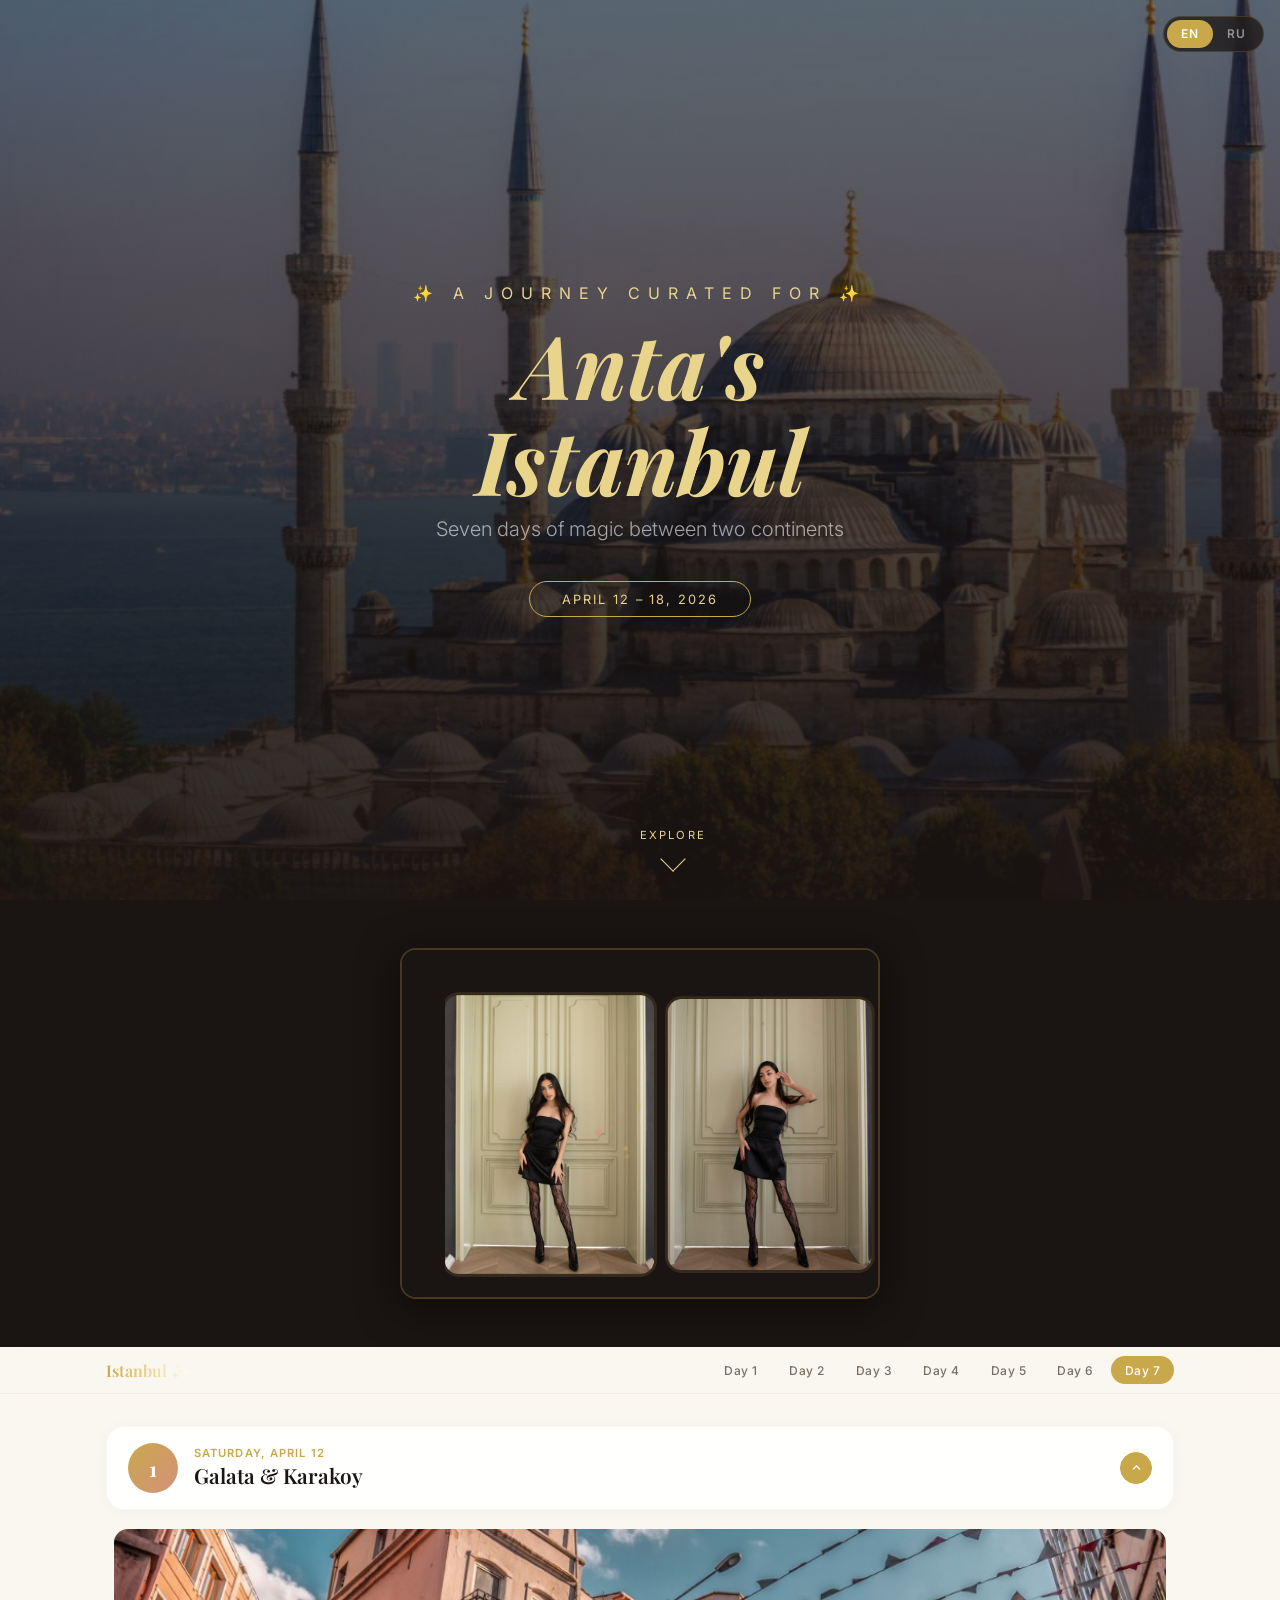
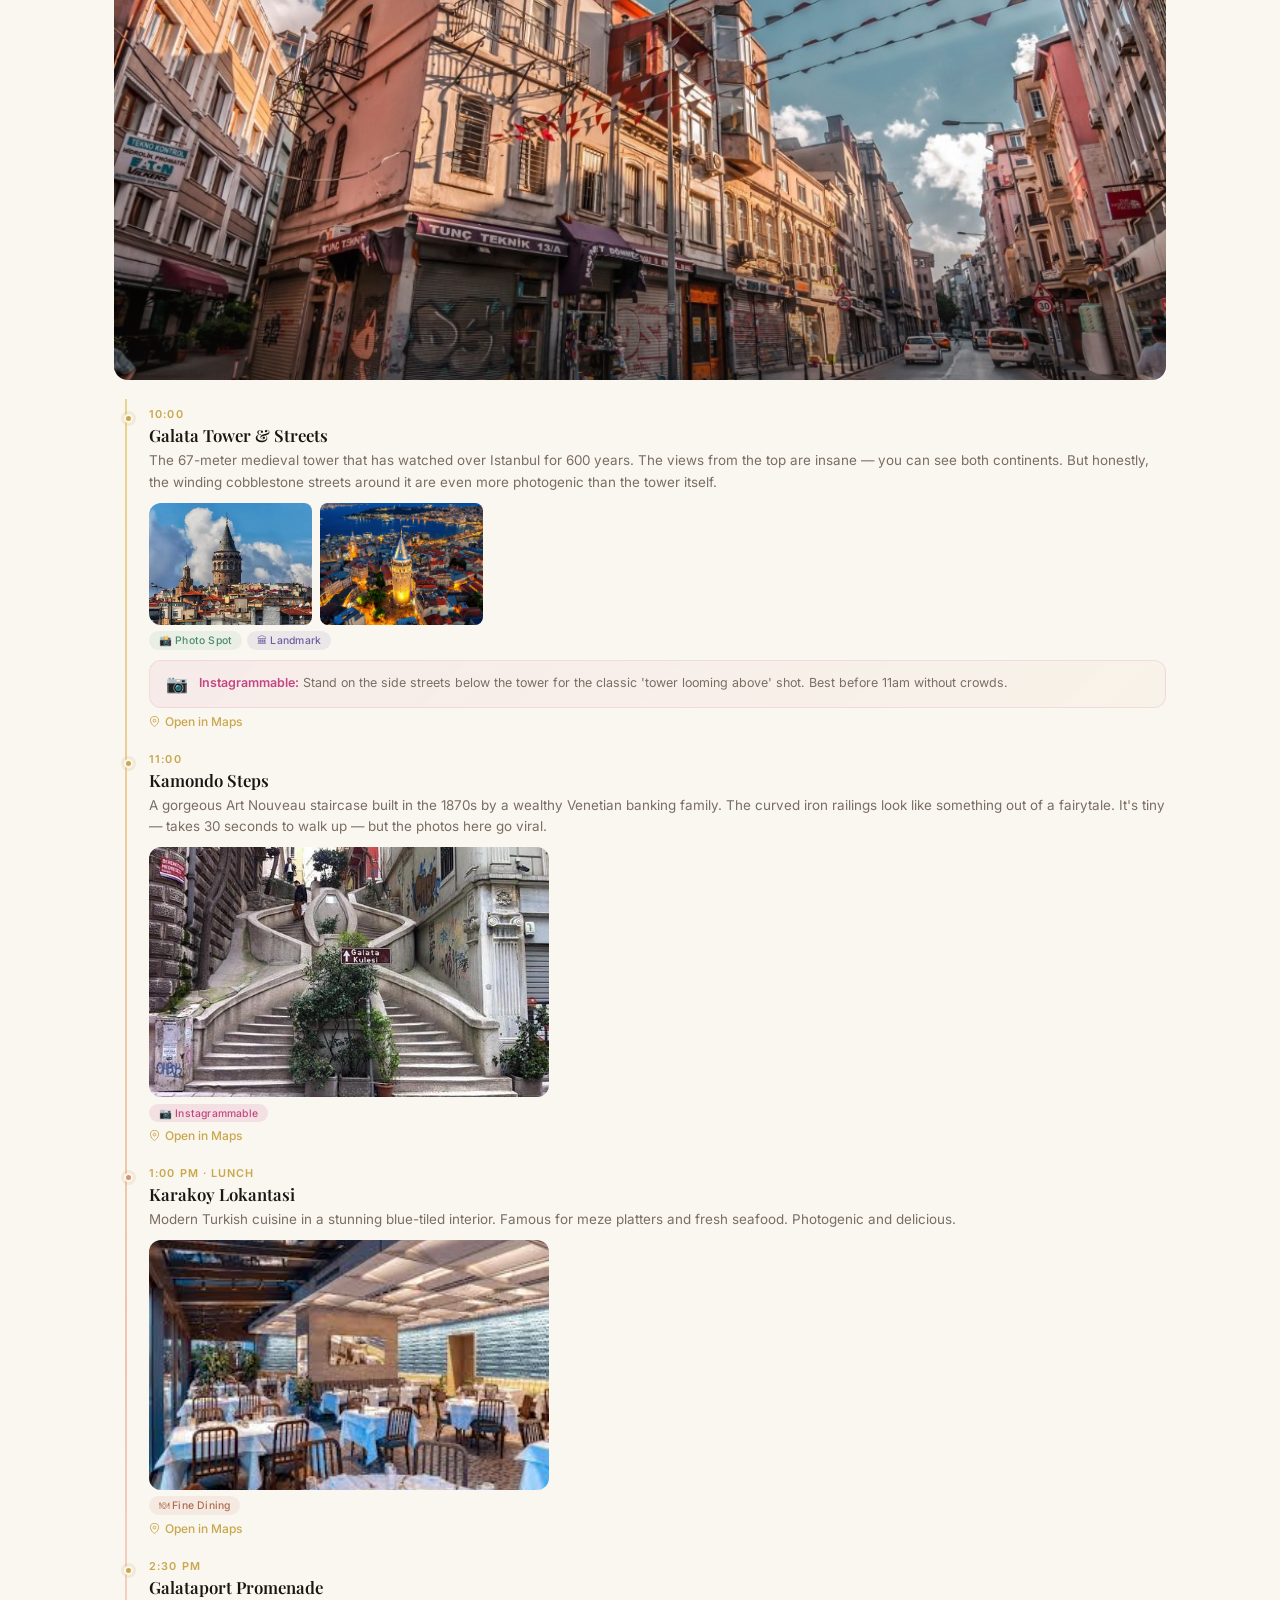
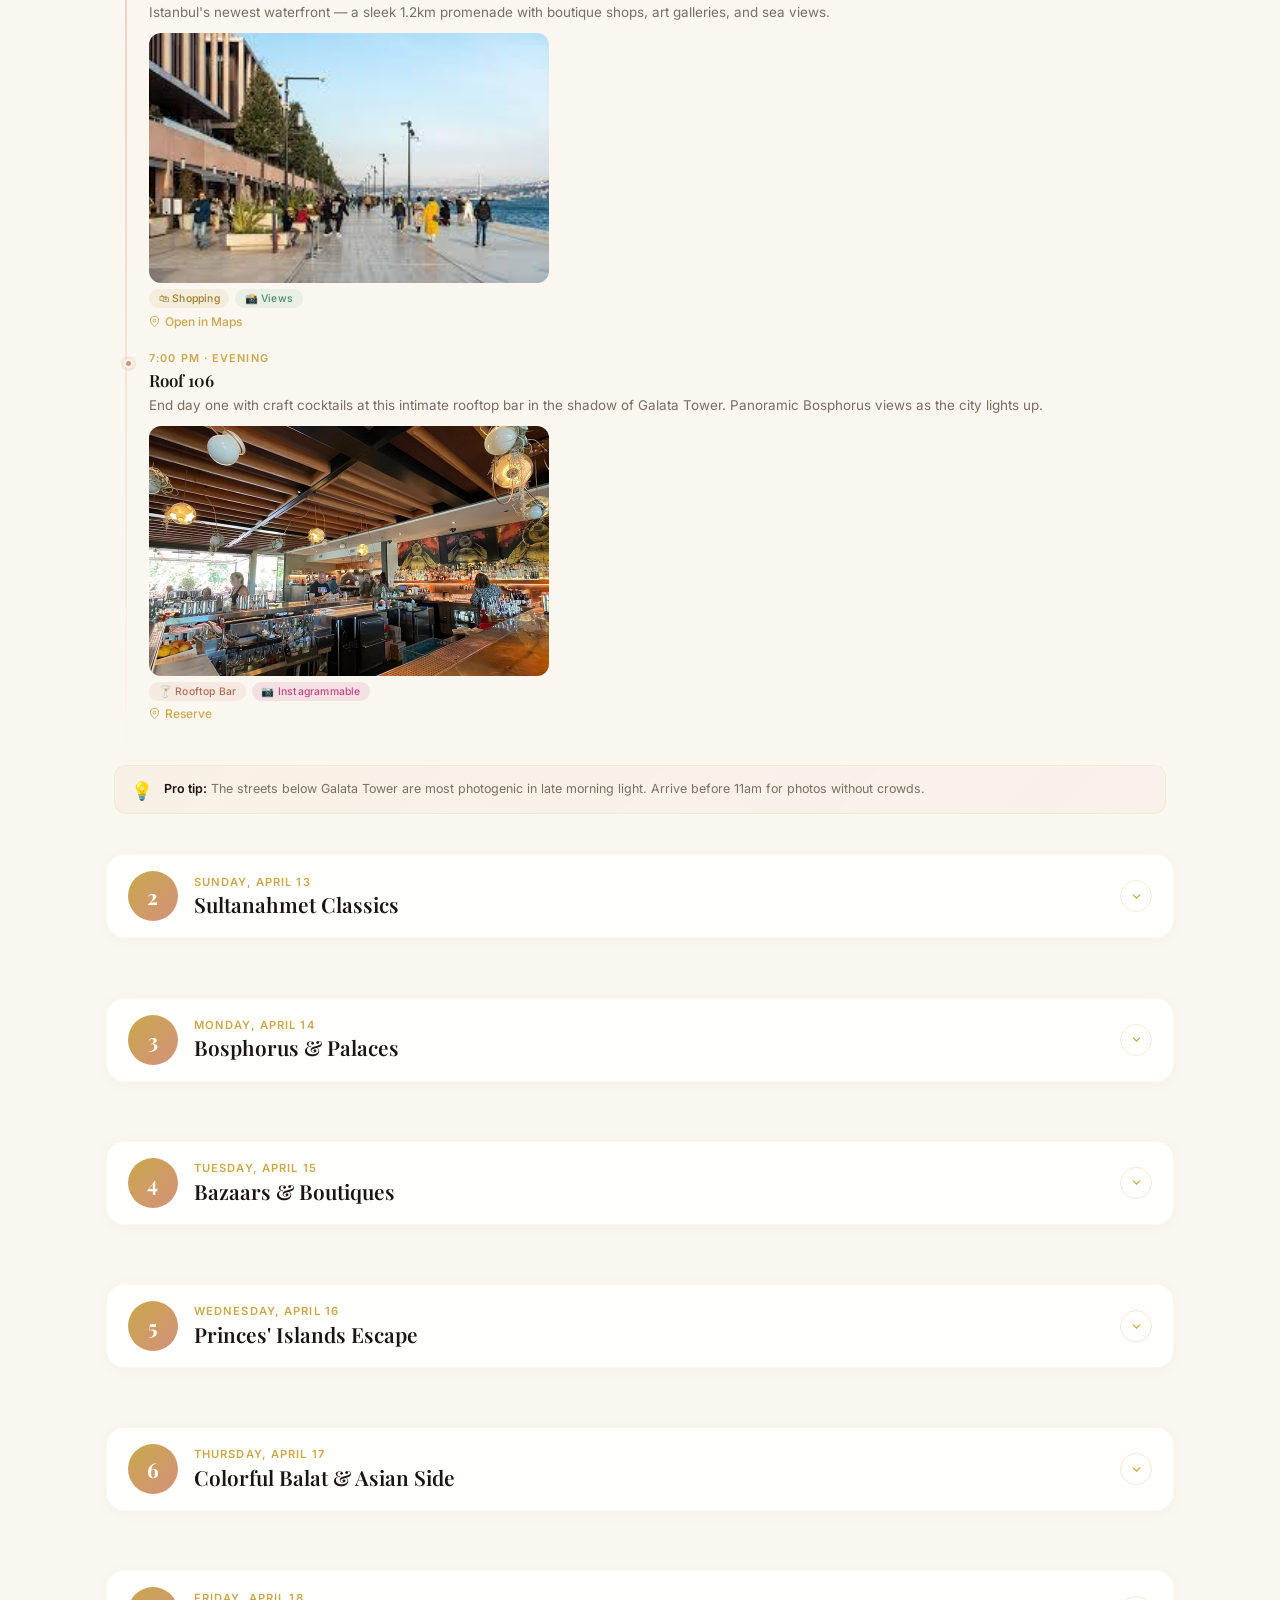
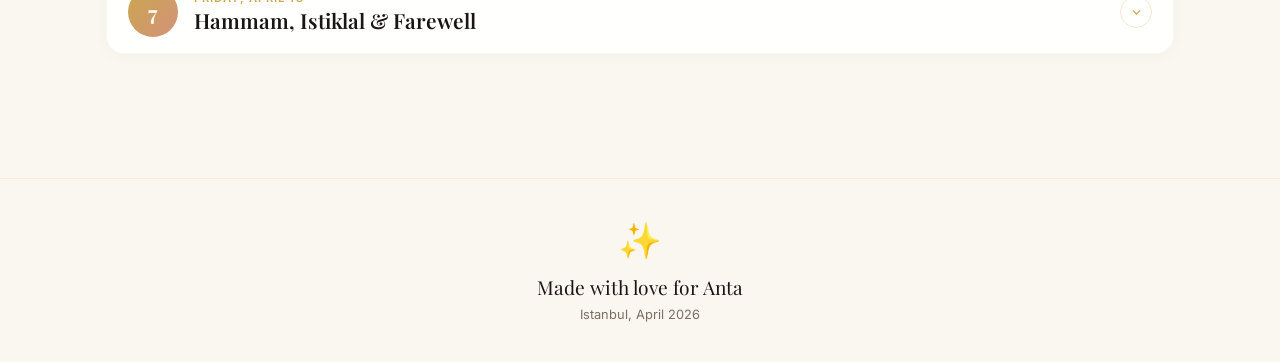
==== commit 3d6deca5: "Rewrite main landmark descriptions for a 22yo audience Vivid, personal, conversational tone in both " ====
--- a/docs/istanbul/index.html
+++ b/docs/istanbul/index.html
@@ -43,7 +43,8 @@
 .anta-feature img{display:block;margin:0 auto;width:60%;max-width:480px;border-radius:16px;border:2px solid rgba(201,168,76,.25);box-shadow:0 8px 40px rgba(0,0,0,.5);opacity:0;animation:fadeUp .8s .2s forwards}
 
 /* LANG TOGGLE */
-.lang-toggle{position:fixed;top:1rem;right:1rem;z-index:200;display:flex;background:rgba(26,20,18,.7);backdrop-filter:blur(12px);-webkit-backdrop-filter:blur(12px);border-radius:50px;padding:3px;border:1px solid rgba(201,168,76,.2)}
+.lang-toggle{position:fixed;top:1rem;right:1rem;z-index:200;display:flex;background:rgba(26,20,18,.7);backdrop-filter:blur(12px);-webkit-backdrop-filter:blur(12px);border-radius:50px;padding:3px;border:1px solid rgba(201,168,76,.2);transition:opacity .4s,transform .4s}
+.lang-toggle.hidden{opacity:0;pointer-events:none;transform:translateY(-10px)}
 .lang-btn{padding:.4rem .9rem;border:none;background:transparent;color:rgba(255,255,255,.5);font-family:'Inter',sans-serif;font-size:.75rem;font-weight:600;cursor:pointer;border-radius:50px;transition:all .3s;letter-spacing:.05em}
 .lang-btn.active{background:var(--gold);color:#fff}
 
@@ -230,7 +231,7 @@
       <div class="tl-item">
         <div class="tl-time">10:00</div>
         <div class="tl-title" data-en="Galata Tower &amp; Streets" data-ru="Галатская башня и улочки">Galata Tower &amp; Streets</div>
-        <div class="tl-desc" data-en="Start at Istanbul's most iconic landmark. Explore the charming cobblestone streets around the tower — the best light for photos is in late morning." data-ru="Начните с самой узнаваемой достопримечательности Стамбула. Прогуляйтесь по очаровательным мощёным улочкам вокруг башни — лучший свет для фото утром.">Start at Istanbul's most iconic landmark. Explore the charming cobblestone streets around the tower — the best light for photos is in late morning.</div>
+        <div class="tl-desc" data-en="The 67-meter medieval tower that has watched over Istanbul for 600 years. The views from the top are insane — you can see both continents. But honestly, the winding cobblestone streets around it are even more photogenic than the tower itself. Grab a simit from a street vendor and just wander." data-ru="67-метровая средневековая башня, которая наблюдает за Стамбулом уже 600 лет. Вид сверху — просто космос, видно оба континента. Но если честно, извилистые мощёные улочки вокруг неё ещё фотогеничнее самой башни. Купи симит у уличного продавца и просто гуляй.">The 67-meter medieval tower that has watched over Istanbul for 600 years. The views from the top are insane — you can see both continents. But honestly, the winding cobblestone streets around it are even more photogenic than the tower itself.</div>
         <div class="tl-gallery"><img src="img/galata-tower-day.png?v=1775977827" alt="Galata Tower" onclick="openLightbox(this)" loading="lazy"><img src="img/galata-tower.png?v=1775977827" alt="Galata Tower at night" onclick="openLightbox(this)" loading="lazy"></div>
         <div class="tl-tags"><span class="tl-tag photo-tag">📸 Photo Spot</span><span class="tl-tag culture-tag">🏛 Landmark</span></div>
         <div class="insta-spot"><span class="insta-spot-icon">📷</span><p data-en="<strong>Instagrammable:</strong> Stand on the side streets below the tower for the classic 'tower looming above' shot. Best before 11am without crowds." data-ru="<strong>Для Instagram:</strong> Встаньте на боковых улочках ниже башни для классического кадра. Лучше до 11 утра, пока нет толп."><strong>Instagrammable:</strong> Stand on the side streets below the tower for the classic 'tower looming above' shot. Best before 11am without crowds.</p></div>
@@ -239,7 +240,7 @@
       <div class="tl-item">
         <div class="tl-time">11:00</div>
         <div class="tl-title" data-en="Kamondo Steps" data-ru="Лестница Камондо">Kamondo Steps</div>
-        <div class="tl-desc" data-en="Art Nouveau staircase from the 1870s by a Venetian banking family. Curved iron railings, pure elegance — one of Istanbul's most photographed spots." data-ru="Лестница в стиле ар-нуво 1870-х годов, построенная венецианской банковской семьёй. Изогнутые кованые перила — один из самых фотографируемых мест Стамбула.">Art Nouveau staircase from the 1870s by a Venetian banking family. Curved iron railings, pure elegance — one of Istanbul's most photographed spots.</div>
+        <div class="tl-desc" data-en="A gorgeous Art Nouveau staircase built in the 1870s by a wealthy Venetian banking family. The curved iron railings look like something out of a fairytale. It's tiny — takes 30 seconds to walk up — but the photos here go viral. Best with morning light hitting the stone." data-ru="Потрясающая лестница в стиле ар-нуво, построенная в 1870-х богатой венецианской банковской семьёй. Изогнутые кованые перила — как из сказки. Она крошечная — подняться за 30 секунд — но фотки отсюда разлетаются. Лучше всего, когда утренний свет падает на камень.">A gorgeous Art Nouveau staircase built in the 1870s by a wealthy Venetian banking family. The curved iron railings look like something out of a fairytale. It's tiny — takes 30 seconds to walk up — but the photos here go viral.</div>
         <div class="tl-gallery single"><img src="img/kamondo-steps.png?v=1775977827" alt="Kamondo Steps" onclick="openLightbox(this)" loading="lazy"></div>
         <div class="tl-tags"><span class="tl-tag insta-tag">📷 Instagrammable</span></div>
         <a class="tl-link" href="https://maps.google.com/?q=Kamondo+Steps+Istanbul" target="_blank" rel="noopener"><svg viewBox="0 0 24 24" fill="none" stroke="currentColor" stroke-width="2"><path d="M21 10c0 7-9 13-9 13s-9-6-9-13a9 9 0 0118 0z"/><circle cx="12" cy="10" r="3"/></svg> <span data-en="Open in Maps" data-ru="Открыть на карте">Open in Maps</span></a>
@@ -286,11 +287,11 @@
   <div class="day-body">
     <div class="day-image"><img src="img/blue-mosque.png?v=1775977827" alt="Sultanahmet" loading="lazy"><div class="day-image-overlay"></div></div>
     <div class="timeline">
-      <div class="tl-item"><div class="tl-time">9:00</div><div class="tl-title" data-en="Hagia Sophia" data-ru="Айя-София">Hagia Sophia</div><div class="tl-desc" data-en="A 1,500-year-old marvel. Once a church, then mosque, then museum, now mosque again. The massive dome and golden mosaics are breathtaking." data-ru="Чудо возрастом 1500 лет. Была церковью, мечетью, музеем, снова мечеть. Огромный купол и золотые мозаики поражают воображение.">A 1,500-year-old marvel. Once a church, then mosque, then museum, now mosque again. The massive dome and golden mosaics are breathtaking.</div><div class="tl-gallery single"><img src="img/blue-mosque.png?v=1775977827" alt="Hagia Sophia area" onclick="openLightbox(this)" loading="lazy"></div><div class="tl-tags"><span class="tl-tag culture-tag">🏛 Must-See</span><span class="tl-tag insta-tag">📷 Instagrammable</span></div><div class="insta-spot"><span class="insta-spot-icon">📷</span><p data-en="<strong>Instagrammable:</strong> The best shot is from the pathway between Hagia Sophia and Blue Mosque with ornate lamps framing both." data-ru="<strong>Для Instagram:</strong> Лучший кадр — с дорожки между Айя-Софией и Голубой мечетью с декоративными фонарями."><strong>Instagrammable:</strong> The best shot is from the pathway between Hagia Sophia and Blue Mosque with ornate lamps framing both.</p></div><a class="tl-link" href="https://maps.google.com/?q=Hagia+Sophia+Istanbul" target="_blank" rel="noopener"><svg viewBox="0 0 24 24" fill="none" stroke="currentColor" stroke-width="2"><path d="M21 10c0 7-9 13-9 13s-9-6-9-13a9 9 0 0118 0z"/><circle cx="12" cy="10" r="3"/></svg> <span data-en="Open in Maps" data-ru="Открыть на карте">Open in Maps</span></a></div>
-      <div class="tl-item"><div class="tl-time">10:30</div><div class="tl-title" data-en="Blue Mosque" data-ru="Голубая мечеть">Blue Mosque</div><div class="tl-desc" data-en="Over 20,000 handmade Iznik tiles in stunning blue patterns. Cascading domes and six minarets. Free entry; headscarves available." data-ru="Более 20 000 изникских плиток ручной работы в голубых узорах. Каскадные купола и шесть минаретов. Вход бесплатный, платки предоставляются.">Over 20,000 handmade Iznik tiles in stunning blue patterns. Cascading domes and six minarets. Free entry; headscarves available.</div><div class="tl-gallery single"><img src="img/blue-mosque-interior.png?v=1775977827" alt="Blue Mosque interior" onclick="openLightbox(this)" loading="lazy"></div><div class="tl-tags"><span class="tl-tag culture-tag">🏛 Landmark</span><span class="tl-tag photo-tag">📸 Photo Spot</span></div><a class="tl-link" href="https://maps.google.com/?q=Blue+Mosque+Istanbul" target="_blank" rel="noopener"><svg viewBox="0 0 24 24" fill="none" stroke="currentColor" stroke-width="2"><path d="M21 10c0 7-9 13-9 13s-9-6-9-13a9 9 0 0118 0z"/><circle cx="12" cy="10" r="3"/></svg> <span data-en="Open in Maps" data-ru="Открыть на карте">Open in Maps</span></a></div>
-      <div class="tl-item"><div class="tl-time">11:30</div><div class="tl-title" data-en="Basilica Cistern" data-ru="Цистерна Базилика">Basilica Cistern</div><div class="tl-desc" data-en="Underground cathedral of 336 marble columns, atmospheric lighting reflected in water, and mysterious Medusa heads. Otherworldly." data-ru="Подземный зал с 336 мраморными колоннами, атмосферное освещение, отражённое в воде, и загадочные головы Медузы. Неземное место.">Underground cathedral of 336 marble columns, atmospheric lighting reflected in water, and mysterious Medusa heads. Otherworldly.</div><div class="tl-gallery single"><img src="img/basilica-cistern.png?v=1775977827" alt="Basilica Cistern" onclick="openLightbox(this)" loading="lazy"></div><div class="tl-tags"><span class="tl-tag insta-tag">📷 Instagrammable</span><span class="tl-tag culture-tag">🏛 Must-See</span></div><div class="insta-spot"><span class="insta-spot-icon">📷</span><p data-en="<strong>Instagrammable:</strong> The dramatic lighting changes throughout — the reflections in the shallow water create magical mirror effects. Use portrait mode." data-ru="<strong>Для Instagram:</strong> Освещение постоянно меняется — отражения в воде создают магический зеркальный эффект. Используйте портретный режим."><strong>Instagrammable:</strong> The dramatic lighting changes throughout — the reflections in the shallow water create magical mirror effects. Use portrait mode.</p></div><a class="tl-link" href="https://maps.google.com/?q=Basilica+Cistern+Istanbul" target="_blank" rel="noopener"><svg viewBox="0 0 24 24" fill="none" stroke="currentColor" stroke-width="2"><path d="M21 10c0 7-9 13-9 13s-9-6-9-13a9 9 0 0118 0z"/><circle cx="12" cy="10" r="3"/></svg> <span data-en="Open in Maps" data-ru="Открыть на карте">Open in Maps</span></a></div>
+      <div class="tl-item"><div class="tl-time">9:00</div><div class="tl-title" data-en="Hagia Sophia" data-ru="Айя-София">Hagia Sophia</div><div class="tl-desc" data-en="Imagine walking into a building that's been standing for 1,500 years. It was a church, then a mosque, then a museum, and now a mosque again — each empire left its mark. When you step inside, the sheer scale of the dome will make your jaw drop. The golden mosaics catch the light in a way that photos can't capture." data-ru="Представь: ты входишь в здание, которому 1500 лет. Оно было церковью, потом мечетью, потом музеем, и снова мечеть — каждая империя оставила свой след. Когда заходишь внутрь, масштаб купола просто сносит крышу. Золотые мозаики ловят свет так, что ни одна фотка не передаст.">Imagine walking into a building that's been standing for 1,500 years. It was a church, then a mosque, then a museum, and now a mosque again — each empire left its mark. The golden mosaics catch the light in a way that photos can't capture.</div><div class="tl-tags"><span class="tl-tag culture-tag">🏛 Must-See</span><span class="tl-tag insta-tag">📷 Instagrammable</span></div><div class="insta-spot"><span class="insta-spot-icon">📷</span><p data-en="<strong>Instagrammable:</strong> The best shot is from the pathway between Hagia Sophia and Blue Mosque with ornate lamps framing both." data-ru="<strong>Для Instagram:</strong> Лучший кадр — с дорожки между Айя-Софией и Голубой мечетью с декоративными фонарями."><strong>Instagrammable:</strong> The best shot is from the pathway between Hagia Sophia and Blue Mosque with ornate lamps framing both.</p></div><a class="tl-link" href="https://maps.google.com/?q=Hagia+Sophia+Istanbul" target="_blank" rel="noopener"><svg viewBox="0 0 24 24" fill="none" stroke="currentColor" stroke-width="2"><path d="M21 10c0 7-9 13-9 13s-9-6-9-13a9 9 0 0118 0z"/><circle cx="12" cy="10" r="3"/></svg> <span data-en="Open in Maps" data-ru="Открыть на карте">Open in Maps</span></a></div>
+      <div class="tl-item"><div class="tl-time">10:30</div><div class="tl-title" data-en="Blue Mosque" data-ru="Голубая мечеть">Blue Mosque</div><div class="tl-desc" data-en="The reason they call it 'Blue' — over 20,000 handmade tiles covering every surface in hypnotic patterns. Six minarets (most mosques only have one or two). Free entry, headscarves provided at the door. Walk in, look up, and just breathe. The interior is one of the most beautiful spaces you'll ever see." data-ru="Вот почему её называют «Голубая» — более 20 000 плиток ручной работы покрывают каждую поверхность гипнотическими узорами. Шесть минаретов (у большинства мечетей один-два). Вход бесплатный, платки дают у входа. Зайди, посмотри вверх и просто дыши. Интерьер — одно из самых красивых пространств, которые ты когда-либо увидишь.">The reason they call it 'Blue' — over 20,000 handmade tiles covering every surface in hypnotic patterns. Six minarets (most mosques only have one or two). Free entry, headscarves provided at the door. Walk in, look up, and just breathe.</div><div class="tl-gallery single"><img src="img/blue-mosque-interior.png?v=1775977827" alt="Blue Mosque interior" onclick="openLightbox(this)" loading="lazy"></div><div class="tl-tags"><span class="tl-tag culture-tag">🏛 Landmark</span><span class="tl-tag photo-tag">📸 Photo Spot</span></div><a class="tl-link" href="https://maps.google.com/?q=Blue+Mosque+Istanbul" target="_blank" rel="noopener"><svg viewBox="0 0 24 24" fill="none" stroke="currentColor" stroke-width="2"><path d="M21 10c0 7-9 13-9 13s-9-6-9-13a9 9 0 0118 0z"/><circle cx="12" cy="10" r="3"/></svg> <span data-en="Open in Maps" data-ru="Открыть на карте">Open in Maps</span></a></div>
+      <div class="tl-item"><div class="tl-time">11:30</div><div class="tl-title" data-en="Basilica Cistern" data-ru="Цистерна Базилика">Basilica Cistern</div><div class="tl-desc" data-en="An underground palace hidden beneath the city streets. 336 marble columns holding up the ceiling, moody red lighting reflecting off still water, and two giant Medusa heads no one can fully explain. It feels like walking into a movie set. Genuinely one of the coolest things in Istanbul — dark, mysterious, and unforgettable." data-ru="Подземный дворец, спрятанный прямо под улицами города. 336 мраморных колонн держат потолок, мистическое красное освещение отражается в неподвижной воде, и две гигантские головы Медузы, которые никто не может до конца объяснить. Ощущение, что попала на съёмочную площадку. Реально одна из самых крутых вещей в Стамбуле — тёмная, загадочная и незабываемая.">An underground palace hidden beneath the city streets. 336 marble columns, moody red lighting reflecting off still water, and two giant Medusa heads no one can fully explain. It feels like walking into a movie set — dark, mysterious, and unforgettable.</div><div class="tl-gallery single"><img src="img/basilica-cistern.png?v=1775977827" alt="Basilica Cistern" onclick="openLightbox(this)" loading="lazy"></div><div class="tl-tags"><span class="tl-tag insta-tag">📷 Instagrammable</span><span class="tl-tag culture-tag">🏛 Must-See</span></div><div class="insta-spot"><span class="insta-spot-icon">📷</span><p data-en="<strong>Instagrammable:</strong> The dramatic lighting changes throughout — the reflections in the shallow water create magical mirror effects. Use portrait mode." data-ru="<strong>Для Instagram:</strong> Освещение постоянно меняется — отражения в воде создают магический зеркальный эффект. Используйте портретный режим."><strong>Instagrammable:</strong> The dramatic lighting changes throughout — the reflections in the shallow water create magical mirror effects. Use portrait mode.</p></div><a class="tl-link" href="https://maps.google.com/?q=Basilica+Cistern+Istanbul" target="_blank" rel="noopener"><svg viewBox="0 0 24 24" fill="none" stroke="currentColor" stroke-width="2"><path d="M21 10c0 7-9 13-9 13s-9-6-9-13a9 9 0 0118 0z"/><circle cx="12" cy="10" r="3"/></svg> <span data-en="Open in Maps" data-ru="Открыть на карте">Open in Maps</span></a></div>
       <div class="tl-item food"><div class="tl-time" data-en="1:00 PM · Lunch" data-ru="13:00 · Обед">1:00 PM · Lunch</div><div class="tl-title">Seven Hills Restaurant</div><div class="tl-desc" data-en="Rooftop dining with jaw-dropping panorama of Blue Mosque and Hagia Sophia. Fresh seafood and Turkish classics." data-ru="Обед на крыше с потрясающей панорамой Голубой мечети и Айя-Софии. Свежие морепродукты и турецкая классика.">Rooftop dining with jaw-dropping panorama of Blue Mosque and Hagia Sophia. Fresh seafood and Turkish classics.</div><div class="tl-gallery single"><img src="img/seven-hills.png?v=1775977827" alt="Seven Hills Restaurant rooftop" onclick="openLightbox(this)" loading="lazy"></div><div class="tl-tags"><span class="tl-tag food-tag">🍽 Rooftop Dining</span><span class="tl-tag insta-tag">📷 View</span></div><a class="tl-link" href="https://maps.google.com/?q=Seven+Hills+Restaurant+Istanbul" target="_blank" rel="noopener"><svg viewBox="0 0 24 24" fill="none" stroke="currentColor" stroke-width="2"><path d="M21 10c0 7-9 13-9 13s-9-6-9-13a9 9 0 0118 0z"/><circle cx="12" cy="10" r="3"/></svg> <span data-en="Open in Maps" data-ru="Открыть на карте">Open in Maps</span></a></div>
-      <div class="tl-item"><div class="tl-time" data-en="2:30 PM" data-ru="14:30">2:30 PM</div><div class="tl-title" data-en="Topkapi Palace &amp; Harem" data-ru="Дворец Топкапы и Гарем">Topkapi Palace &amp; Harem</div><div class="tl-desc" data-en="Ottoman sultans' residence for 400 years. Jewel-encrusted rooms, the 86-carat Spoonmaker's Diamond, and the legendary Harem." data-ru="Резиденция османских султанов 400 лет. Залы с драгоценностями, бриллиант Ложечника в 86 карат и легендарный гарем.">Ottoman sultans' residence for 400 years. Jewel-encrusted rooms, the 86-carat Spoonmaker's Diamond, and the legendary Harem.</div><div class="tl-tags"><span class="tl-tag culture-tag">🏛 Must-See</span><span class="tl-tag photo-tag">📸 Photo Spot</span></div><a class="tl-link" href="https://maps.google.com/?q=Topkapi+Palace+Istanbul" target="_blank" rel="noopener"><svg viewBox="0 0 24 24" fill="none" stroke="currentColor" stroke-width="2"><path d="M21 10c0 7-9 13-9 13s-9-6-9-13a9 9 0 0118 0z"/><circle cx="12" cy="10" r="3"/></svg> <span data-en="Open in Maps" data-ru="Открыть на карте">Open in Maps</span></a></div>
+      <div class="tl-item"><div class="tl-time" data-en="2:30 PM" data-ru="14:30">2:30 PM</div><div class="tl-title" data-en="Topkapi Palace &amp; Harem" data-ru="Дворец Топкапы и Гарем">Topkapi Palace &amp; Harem</div><div class="tl-desc" data-en="Where Ottoman sultans literally lived for 400 years — and you can tell. Every room drips with gold, jewels, and power. The Spoonmaker's Diamond is 86 carats of 'oh my god.' The Harem section is wild — this is where all the palace drama went down. The views over the Bosphorus from the terraces are unreal." data-ru="Тут буквально жили османские султаны 400 лет — и это видно. Каждая комната сочится золотом, драгоценностями и властью. Бриллиант Ложечника — 86 карат чистого «о боже». Секция Гарема — вообще дикая, тут разворачивались все дворцовые интриги. Виды на Босфор с террас — нереальные.">Where Ottoman sultans literally lived for 400 years — and you can tell. Every room drips with gold, jewels, and power. The Harem section is wild — this is where all the palace drama went down. The Bosphorus views from the terraces are unreal.</div><div class="tl-tags"><span class="tl-tag culture-tag">🏛 Must-See</span><span class="tl-tag photo-tag">📸 Photo Spot</span></div><a class="tl-link" href="https://maps.google.com/?q=Topkapi+Palace+Istanbul" target="_blank" rel="noopener"><svg viewBox="0 0 24 24" fill="none" stroke="currentColor" stroke-width="2"><path d="M21 10c0 7-9 13-9 13s-9-6-9-13a9 9 0 0118 0z"/><circle cx="12" cy="10" r="3"/></svg> <span data-en="Open in Maps" data-ru="Открыть на карте">Open in Maps</span></a></div>
       <div class="tl-item food"><div class="tl-time" data-en="4:30 PM · Tea" data-ru="16:30 · Чай">4:30 PM · Tea</div><div class="tl-title">Hafiz Mustafa 1864</div><div class="tl-desc" data-en="Ottoman-era patisserie with gorgeous chandeliered interior. Try the baklava, Turkish delight, and thick Turkish coffee." data-ru="Кондитерская османской эпохи с великолепным интерьером с люстрами. Попробуйте баклаву, лукум и густой турецкий кофе.">Ottoman-era patisserie with gorgeous chandeliered interior. Try the baklava, Turkish delight, and thick Turkish coffee.</div><div class="tl-gallery single"><img src="img/hafiz-mustafa.png?v=1775977827" alt="Hafiz Mustafa 1864" onclick="openLightbox(this)" loading="lazy"></div><div class="tl-tags"><span class="tl-tag food-tag">🍰 Patisserie</span><span class="tl-tag insta-tag">📷 Instagrammable</span></div><a class="tl-link" href="https://maps.google.com/?q=Hafiz+Mustafa+1864+Sultanahmet" target="_blank" rel="noopener"><svg viewBox="0 0 24 24" fill="none" stroke="currentColor" stroke-width="2"><path d="M21 10c0 7-9 13-9 13s-9-6-9-13a9 9 0 0118 0z"/><circle cx="12" cy="10" r="3"/></svg> <span data-en="Open in Maps" data-ru="Открыть на карте">Open in Maps</span></a></div>
     </div>
     <div class="pro-tip"><span class="pro-tip-icon">💡</span><p data-en="<strong>Pro tip:</strong> Arrive at Hagia Sophia at 9am sharp — lines reach 1-2 hours by 10am. Dress modestly (shoulders + knees covered)." data-ru="<strong>Совет:</strong> Приходите к Айя-Софии ровно в 9 — к 10 очередь достигает 1-2 часов. Оденьтесь скромно (плечи и колени закрыты)."><strong>Pro tip:</strong> Arrive at Hagia Sophia at 9am sharp — lines reach 1-2 hours by 10am. Dress modestly (shoulders + knees covered).</p></div>
@@ -308,12 +309,12 @@
     <div class="day-toggle"><svg viewBox="0 0 24 24" fill="none" stroke-width="2.5" stroke-linecap="round"><polyline points="6 9 12 15 18 9"/></svg></div>
   </div>
   <div class="day-body">
-    <div class="day-image"><img src="img/camlica-hill.png?v=1775977827" alt="Bosphorus" loading="lazy"><div class="day-image-overlay"></div></div>
-    <div class="timeline">
-      <div class="tl-item"><div class="tl-time">10:00</div><div class="tl-title" data-en="Dolmabahce Palace" data-ru="Дворец Долмабахче">Dolmabahce Palace</div><div class="tl-desc" data-en="The most opulent palace in Turkey — Ottoman meets European baroque. The 36-ton Bohemian crystal chandelier alone is worth the trip." data-ru="Самый роскошный дворец Турции — османский стиль встречает европейское барокко. Богемская хрустальная люстра весом 36 тонн стоит визита.">The most opulent palace in Turkey — Ottoman meets European baroque. The 36-ton Bohemian crystal chandelier alone is worth the trip.</div><div class="tl-gallery single"><img src="img/dolmabahce-interior.png?v=1775977827" alt="Dolmabahce Palace interior" onclick="openLightbox(this)" loading="lazy"></div><div class="tl-tags"><span class="tl-tag culture-tag">🏛 Must-See</span><span class="tl-tag photo-tag">📸 Photo Spot</span></div><a class="tl-link" href="https://maps.google.com/?q=Dolmabahce+Palace+Istanbul" target="_blank" rel="noopener"><svg viewBox="0 0 24 24" fill="none" stroke="currentColor" stroke-width="2"><path d="M21 10c0 7-9 13-9 13s-9-6-9-13a9 9 0 0118 0z"/><circle cx="12" cy="10" r="3"/></svg> <span data-en="Open in Maps" data-ru="Открыть на карте">Open in Maps</span></a></div>
-      <div class="tl-item"><div class="tl-time">12:30</div><div class="tl-title" data-en="Ortakoy Mosque &amp; Waterfront" data-ru="Мечеть Ортакёй и набережная">Ortakoy Mosque &amp; Waterfront</div><div class="tl-desc" data-en="Baroque mosque at the water's edge with the Bosphorus Bridge soaring behind. THE iconic Istanbul photo. Try a kumpir (stuffed baked potato) here." data-ru="Мечеть в стиле барокко у самой воды с мостом через Босфор. САМОЕ знаковое фото Стамбула. Попробуйте кумпир (фаршированный картофель).">Baroque mosque at the water's edge with the Bosphorus Bridge soaring behind. THE iconic Istanbul photo. Try a kumpir.</div><div class="tl-tags"><span class="tl-tag insta-tag">📷 ICONIC</span><span class="tl-tag food-tag">🥔 Kumpir</span></div><div class="insta-spot"><span class="insta-spot-icon">📷</span><p data-en="<strong>Instagrammable:</strong> Best at sunrise, but stunning anytime. Stand at the harbor edge for the classic mosque + bridge composition." data-ru="<strong>Для Instagram:</strong> Лучше всего на рассвете, но великолепно в любое время. Встаньте у края гавани для классической композиции."><strong>Instagrammable:</strong> Best at sunrise, but stunning anytime. Stand at the harbor edge for the classic mosque + bridge composition.</p></div><a class="tl-link" href="https://maps.google.com/?q=Ortakoy+Mosque+Istanbul" target="_blank" rel="noopener"><svg viewBox="0 0 24 24" fill="none" stroke="currentColor" stroke-width="2"><path d="M21 10c0 7-9 13-9 13s-9-6-9-13a9 9 0 0118 0z"/><circle cx="12" cy="10" r="3"/></svg> <span data-en="Open in Maps" data-ru="Открыть на карте">Open in Maps</span></a></div>
+    <div class="day-image"><img src="img/ortakoy-mosque.png" alt="Bosphorus waterfront" loading="lazy"><div class="day-image-overlay"></div></div>
+    <div class="timeline">
+      <div class="tl-item"><div class="tl-time">10:00</div><div class="tl-title" data-en="Dolmabahce Palace" data-ru="Дворец Долмабахче">Dolmabahce Palace</div><div class="tl-desc" data-en="If Topkapi was old-money power, Dolmabahce is new-money flex. The sultans built this in the 1800s to show Europe they could out-baroque the best. There's a 36-ton crystal chandelier — a gift from Queen Victoria — hanging from the ceiling. The staircase has crystal banisters. Every single room is more extra than the last." data-ru="Если Топкапы — это старые деньги и власть, то Долмабахче — это флекс новых денег. Султаны построили это в 1800-х, чтобы показать Европе, что они круче в барокко. С потолка свисает хрустальная люстра весом 36 тонн — подарок от королевы Виктории. Лестница с хрустальными перилами. Каждая комната ещё более «too much», чем предыдущая.">If Topkapi was old-money power, Dolmabahce is new-money flex. The sultans built this to show Europe they could out-baroque the best. The 36-ton crystal chandelier — a gift from Queen Victoria — is hanging from the ceiling. Every single room is more extra than the last.</div><div class="tl-gallery single"><img src="img/dolmabahce-interior.png?v=1775977827" alt="Dolmabahce Palace interior" onclick="openLightbox(this)" loading="lazy"></div><div class="tl-tags"><span class="tl-tag culture-tag">🏛 Must-See</span><span class="tl-tag photo-tag">📸 Photo Spot</span></div><a class="tl-link" href="https://maps.google.com/?q=Dolmabahce+Palace+Istanbul" target="_blank" rel="noopener"><svg viewBox="0 0 24 24" fill="none" stroke="currentColor" stroke-width="2"><path d="M21 10c0 7-9 13-9 13s-9-6-9-13a9 9 0 0118 0z"/><circle cx="12" cy="10" r="3"/></svg> <span data-en="Open in Maps" data-ru="Открыть на карте">Open in Maps</span></a></div>
+      <div class="tl-item"><div class="tl-time">12:30</div><div class="tl-title" data-en="Ortakoy Mosque &amp; Waterfront" data-ru="Мечеть Ортакёй и набережная">Ortakoy Mosque &amp; Waterfront</div><div class="tl-desc" data-en="This tiny baroque mosque sits right at the water's edge with the massive Bosphorus Bridge soaring behind it — literally THE most iconic Istanbul shot. The vibe around here is incredible: street artists, waterfront cafes, and kumpir stands everywhere. Kumpir is a giant baked potato stuffed with literally everything. It's messy, it's amazing, and it's a must." data-ru="Эта маленькая мечеть в стиле барокко стоит прямо у воды, а за ней возвышается огромный мост через Босфор — буквально САМЫЙ узнаваемый кадр Стамбула. Атмосфера вокруг невероятная: уличные художники, кафе на воде и лотки с кумпиром. Кумпир — это гигантская печёная картошка, нафаршированная буквально всем. Вкусно, вкусно, и ещё раз вкусно.">This tiny baroque mosque sits right at the water's edge with the massive Bosphorus Bridge soaring behind — literally THE most iconic Istanbul shot. The vibe here is incredible: street artists, waterfront cafes, and kumpir stands. Kumpir is a giant baked potato stuffed with everything — messy, amazing, a must.</div><div class="tl-tags"><span class="tl-tag insta-tag">📷 ICONIC</span><span class="tl-tag food-tag">🥔 Kumpir</span></div><div class="insta-spot"><span class="insta-spot-icon">📷</span><p data-en="<strong>Instagrammable:</strong> Best at sunrise, but stunning anytime. Stand at the harbor edge for the classic mosque + bridge composition." data-ru="<strong>Для Instagram:</strong> Лучше всего на рассвете, но великолепно в любое время. Встаньте у края гавани для классической композиции."><strong>Instagrammable:</strong> Best at sunrise, but stunning anytime. Stand at the harbor edge for the classic mosque + bridge composition.</p></div><a class="tl-link" href="https://maps.google.com/?q=Ortakoy+Mosque+Istanbul" target="_blank" rel="noopener"><svg viewBox="0 0 24 24" fill="none" stroke="currentColor" stroke-width="2"><path d="M21 10c0 7-9 13-9 13s-9-6-9-13a9 9 0 0118 0z"/><circle cx="12" cy="10" r="3"/></svg> <span data-en="Open in Maps" data-ru="Открыть на карте">Open in Maps</span></a></div>
       <div class="tl-item food"><div class="tl-time" data-en="1:30 PM · Lunch" data-ru="13:30 · Обед">1:30 PM · Lunch</div><div class="tl-title" data-en="Bebek / Arnavutkoy Waterfront" data-ru="Набережная Бебек / Арнавуткёй">Bebek / Arnavutkoy Waterfront</div><div class="tl-desc" data-en="Charming coastal villages with elegant wooden Ottoman mansions. Pick a waterfront restaurant for fresh fish with strait views." data-ru="Очаровательные прибрежные деревушки с элегантными деревянными османскими особняками. Выберите ресторан на воде со свежей рыбой и видом на пролив.">Charming coastal villages with elegant wooden Ottoman mansions. Pick a waterfront restaurant for fresh fish with strait views.</div><div class="tl-tags"><span class="tl-tag food-tag">🍽 Seafood</span><span class="tl-tag photo-tag">📸 Views</span></div><a class="tl-link" href="https://maps.google.com/?q=Bebek+Istanbul" target="_blank" rel="noopener"><svg viewBox="0 0 24 24" fill="none" stroke="currentColor" stroke-width="2"><path d="M21 10c0 7-9 13-9 13s-9-6-9-13a9 9 0 0118 0z"/><circle cx="12" cy="10" r="3"/></svg> <span data-en="Open in Maps" data-ru="Открыть на карте">Open in Maps</span></a></div>
-      <div class="tl-item"><div class="tl-time" data-en="5:30 PM · Sunset" data-ru="17:30 · Закат">5:30 PM · Sunset</div><div class="tl-title" data-en="Private Bosphorus Sunset Yacht Cruise" data-ru="Частный круиз на яхте по Босфору на закате">Private Bosphorus Sunset Yacht Cruise</div><div class="tl-desc" data-en="THE highlight. 2-hour private yacht at golden hour, sailing between Europe and Asia. Drinks on board, photographer optional. Pure magic." data-ru="ГЛАВНОЕ событие. 2 часа на частной яхте в золотой час, плывя между Европой и Азией. Напитки на борту, фотограф по желанию. Чистая магия.">THE highlight. 2-hour private yacht at golden hour, sailing between Europe and Asia. Drinks on board, photographer optional.</div><div class="tl-gallery single"><img src="img/bosphorus-cruise.png?v=1775977827" alt="Bosphorus cruise" onclick="openLightbox(this)" loading="lazy"></div><div class="tl-tags"><span class="tl-tag insta-tag">📷 Unforgettable</span><span class="tl-tag culture-tag">⛵ Experience</span></div><a class="tl-link" href="https://getturkeytour.com/tours/istanbul-tours/sunset-private-bosphorus-cruise/" target="_blank" rel="noopener"><svg viewBox="0 0 24 24" fill="none" stroke="currentColor" stroke-width="2"><path d="M21 10c0 7-9 13-9 13s-9-6-9-13a9 9 0 0118 0z"/><circle cx="12" cy="10" r="3"/></svg> <span data-en="Book (~$315)" data-ru="Забронировать (~$315)">Book (~$315)</span></a></div>
+      <div class="tl-item"><div class="tl-time" data-en="5:30 PM · Sunset" data-ru="17:30 · Закат">5:30 PM · Sunset</div><div class="tl-title" data-en="Private Bosphorus Sunset Yacht Cruise" data-ru="Частный круиз на яхте по Босфору на закате">Private Bosphorus Sunset Yacht Cruise</div><div class="tl-desc" data-en="This is the one. A private yacht just for us, 2 hours on the Bosphorus while the sun sets and the whole city turns gold. You're literally sailing between two continents with a drink in your hand. Optional photographer on board if you want those shots. There's no better way to see Istanbul — this is the moment you'll remember." data-ru="Это — главное. Частная яхта только для нас, 2 часа по Босфору, пока солнце садится и весь город становится золотым. Ты буквально плывёшь между двумя континентами с бокалом в руке. Можно взять фотографа на борт, если хочешь те самые кадры. Лучшего способа увидеть Стамбул нет — это момент, который запомнишь навсегда.">This is the one. A private yacht just for us, 2 hours on the Bosphorus while the sun sets and the whole city turns gold. You're literally sailing between two continents with a drink in your hand. This is the moment you'll remember.</div><div class="tl-gallery single"><img src="img/bosphorus-cruise.png?v=1775977827" alt="Bosphorus cruise" onclick="openLightbox(this)" loading="lazy"></div><div class="tl-tags"><span class="tl-tag insta-tag">📷 Unforgettable</span><span class="tl-tag culture-tag">⛵ Experience</span></div><a class="tl-link" href="https://getturkeytour.com/tours/istanbul-tours/sunset-private-bosphorus-cruise/" target="_blank" rel="noopener"><svg viewBox="0 0 24 24" fill="none" stroke="currentColor" stroke-width="2"><path d="M21 10c0 7-9 13-9 13s-9-6-9-13a9 9 0 0118 0z"/><circle cx="12" cy="10" r="3"/></svg> <span data-en="Book (~$315)" data-ru="Забронировать (~$315)">Book (~$315)</span></a></div>
     </div>
     <div class="pro-tip"><span class="pro-tip-icon">💡</span><p data-en="<strong>Pro tip:</strong> Bring a light jacket for the cruise — it's breezy on the water at sunset. Best photo moment: passing Maiden's Tower." data-ru="<strong>Совет:</strong> Возьмите лёгкую куртку на круиз — на воде прохладно на закате. Лучший момент для фото: проплывая мимо Девичьей башни."><strong>Pro tip:</strong> Bring a light jacket — it's breezy on the water at sunset. Best photo: passing Maiden's Tower.</p></div>
   </div>
@@ -330,9 +331,9 @@
     <div class="day-toggle"><svg viewBox="0 0 24 24" fill="none" stroke-width="2.5" stroke-linecap="round"><polyline points="6 9 12 15 18 9"/></svg></div>
   </div>
   <div class="day-body">
-    <div class="day-image"><img src="img/karakoy-streets.png?v=1775977827" alt="Istanbul streets" loading="lazy"><div class="day-image-overlay"></div></div>
-    <div class="timeline">
-      <div class="tl-item"><div class="tl-time">10:30</div><div class="tl-title" data-en="Grand Bazaar" data-ru="Гранд-Базар">Grand Bazaar</div><div class="tl-desc" data-en="4,000+ shops in one of the world's oldest covered markets. Head to the Lantern Courtyard, carpet tunnels where sunlight hits vivid kilims, and the hidden tea balcony." data-ru="Более 4000 магазинов в одном из старейших крытых рынков мира. Ищите Фонарный дворик, ковровые тоннели и скрытый чайный балкон.">4,000+ shops in one of the world's oldest covered markets. Lantern Courtyard, carpet tunnels, hidden tea balcony.</div><div class="tl-tags"><span class="tl-tag shop-tag">🛍 Shopping</span><span class="tl-tag insta-tag">📷 Instagrammable</span><span class="tl-tag culture-tag">🏛 Historic</span></div><div class="insta-spot"><span class="insta-spot-icon">📷</span><p data-en="<strong>Instagrammable:</strong> The Lantern Courtyard between 10:30-12:30 when natural light mixes with glowing lamps. The carpet tunnels create stunning leading lines." data-ru="<strong>Для Instagram:</strong> Фонарный дворик между 10:30-12:30, когда естественный свет смешивается с сиянием ламп. Ковровые тоннели создают потрясающие линии."><strong>Instagrammable:</strong> Lantern Courtyard 10:30-12:30 when light mixes with glowing lamps. Carpet tunnels = stunning leading lines.</p></div><a class="tl-link" href="https://maps.google.com/?q=Grand+Bazaar+Istanbul" target="_blank" rel="noopener"><svg viewBox="0 0 24 24" fill="none" stroke="currentColor" stroke-width="2"><path d="M21 10c0 7-9 13-9 13s-9-6-9-13a9 9 0 0118 0z"/><circle cx="12" cy="10" r="3"/></svg> <span data-en="Open in Maps" data-ru="Открыть на карте">Open in Maps</span></a></div>
+    <div class="day-image"><img src="img/grand-bazaar.png" alt="Grand Bazaar" loading="lazy"><div class="day-image-overlay"></div></div>
+    <div class="timeline">
+      <div class="tl-item"><div class="tl-time">10:30</div><div class="tl-title" data-en="Grand Bazaar" data-ru="Гранд-Базар">Grand Bazaar</div><div class="tl-desc" data-en="Over 4,000 shops crammed into a 500-year-old labyrinth. It's overwhelming in the best way — lanterns, jewelry, leather, spices, ceramics, everything. Don't buy at the first shop, just explore and let yourself get lost. The Lantern Courtyard is jaw-dropping when sunlight pours through the ancient arches. There's a hidden tea balcony upstairs that most tourists never find." data-ru="Более 4000 магазинов, забитых в 500-летний лабиринт. Это ошеломляет в лучшем смысле — фонари, украшения, кожа, специи, керамика, всё. Не покупай в первом магазине, просто гуляй и позволь себе заблудиться. Фонарный дворик сносит крышу, когда солнечный свет пробивается сквозь древние арки. Наверху есть скрытый чайный балкон, который большинство туристов никогда не находят.">Over 4,000 shops crammed into a 500-year-old labyrinth. It's overwhelming in the best way — lanterns, jewelry, leather, spices, ceramics, everything. The Lantern Courtyard is jaw-dropping when sunlight pours through the ancient arches. There's a hidden tea balcony upstairs most tourists never find.</div><div class="tl-tags"><span class="tl-tag shop-tag">🛍 Shopping</span><span class="tl-tag insta-tag">📷 Instagrammable</span><span class="tl-tag culture-tag">🏛 Historic</span></div><div class="insta-spot"><span class="insta-spot-icon">📷</span><p data-en="<strong>Instagrammable:</strong> The Lantern Courtyard between 10:30-12:30 when natural light mixes with glowing lamps. The carpet tunnels create stunning leading lines." data-ru="<strong>Для Instagram:</strong> Фонарный дворик между 10:30-12:30, когда естественный свет смешивается с сиянием ламп. Ковровые тоннели создают потрясающие линии."><strong>Instagrammable:</strong> Lantern Courtyard 10:30-12:30 when light mixes with glowing lamps. Carpet tunnels = stunning leading lines.</p></div><a class="tl-link" href="https://maps.google.com/?q=Grand+Bazaar+Istanbul" target="_blank" rel="noopener"><svg viewBox="0 0 24 24" fill="none" stroke="currentColor" stroke-width="2"><path d="M21 10c0 7-9 13-9 13s-9-6-9-13a9 9 0 0118 0z"/><circle cx="12" cy="10" r="3"/></svg> <span data-en="Open in Maps" data-ru="Открыть на карте">Open in Maps</span></a></div>
       <div class="tl-item"><div class="tl-time">12:30</div><div class="tl-title" data-en="Spice Bazaar" data-ru="Египетский базар">Spice Bazaar</div><div class="tl-desc" data-en="Mountains of colorful spices, Turkish delight, dried fruits, teas, and saffron. Explore the alleys behind for better prices." data-ru="Горы красочных специй, лукум, сухофрукты, чаи и шафран. Исследуйте переулки позади базара — там цены лучше.">Mountains of colorful spices, Turkish delight, dried fruits, teas, and saffron.</div><div class="tl-tags"><span class="tl-tag shop-tag">🛍 Shopping</span><span class="tl-tag photo-tag">📸 Colorful</span></div><a class="tl-link" href="https://maps.google.com/?q=Spice+Bazaar+Istanbul" target="_blank" rel="noopener"><svg viewBox="0 0 24 24" fill="none" stroke="currentColor" stroke-width="2"><path d="M21 10c0 7-9 13-9 13s-9-6-9-13a9 9 0 0118 0z"/><circle cx="12" cy="10" r="3"/></svg> <span data-en="Open in Maps" data-ru="Открыть на карте">Open in Maps</span></a></div>
       <div class="tl-item food"><div class="tl-time" data-en="1:30 PM · Lunch" data-ru="13:30 · Обед">1:30 PM · Lunch</div><div class="tl-title">Hamdi Restaurant</div><div class="tl-desc" data-en="Terrace dining overlooking the Golden Horn, Galata Bridge, and waterfront. Famous kebabs and meze." data-ru="Обед на террасе с видом на Золотой Рог, Галатский мост и набережную. Знаменитые кебабы и мезе.">Terrace dining overlooking the Golden Horn, Galata Bridge, and waterfront. Famous kebabs and meze.</div><div class="tl-tags"><span class="tl-tag food-tag">🍽 Turkish</span><span class="tl-tag photo-tag">📸 Views</span></div><a class="tl-link" href="https://maps.google.com/?q=Hamdi+Restaurant+Istanbul" target="_blank" rel="noopener"><svg viewBox="0 0 24 24" fill="none" stroke="currentColor" stroke-width="2"><path d="M21 10c0 7-9 13-9 13s-9-6-9-13a9 9 0 0118 0z"/><circle cx="12" cy="10" r="3"/></svg> <span data-en="Open in Maps" data-ru="Открыть на карте">Open in Maps</span></a></div>
       <div class="tl-item"><div class="tl-time" data-en="3:00 PM" data-ru="15:00">3:00 PM</div><div class="tl-title" data-en="Nisantasi Luxury Shopping" data-ru="Люксовый шопинг в Нишанташи">Nisantasi Luxury Shopping</div><div class="tl-desc" data-en="Istanbul's most prestigious fashion district. Begum Khan (artisan jewelry), Zadig &amp; Voltaire, local designer boutiques on Abdi Ipekci Caddesi." data-ru="Самый престижный модный район Стамбула. Begüm Khan (ювелирные украшения), Zadig & Voltaire, бутики местных дизайнеров на улице Абди Ипекчи.">Istanbul's most prestigious fashion district. Begum Khan, Zadig & Voltaire, local designers on Abdi Ipekci Caddesi.</div><div class="tl-tags"><span class="tl-tag shop-tag">🛍 Luxury</span><span class="tl-tag food-tag">☕ Cafe</span></div><a class="tl-link" href="https://maps.google.com/?q=Nisantasi+Istanbul" target="_blank" rel="noopener"><svg viewBox="0 0 24 24" fill="none" stroke="currentColor" stroke-width="2"><path d="M21 10c0 7-9 13-9 13s-9-6-9-13a9 9 0 0118 0z"/><circle cx="12" cy="10" r="3"/></svg> <span data-en="Open in Maps" data-ru="Открыть на карте">Open in Maps</span></a></div>
@@ -354,9 +355,9 @@
   <div class="day-body">
     <div class="day-image"><img src="img/buyukada-island.png" alt="Buyukada waterfront" loading="lazy"><div class="day-image-overlay"></div></div>
     <div class="timeline">
-      <div class="tl-item"><div class="tl-time" data-en="9:00 AM · Ferry" data-ru="9:00 · Паром">9:00 AM · Ferry</div><div class="tl-title" data-en="Kabatas → Buyukada" data-ru="Кабаташ → Бююкада">Kabatas → Buyukada</div><div class="tl-desc" data-en="60-min ferry across the Sea of Marmara. Grab the upper rear deck for the best views. Tap Istanbulkart (75 TL one way)." data-ru="60 минут на пароме через Мраморное море. Займите верхнюю заднюю палубу для лучших видов. Оплата Istanbulkart (75 TL в одну сторону).">60-min ferry across the Sea of Marmara. Upper rear deck = best views. Tap Istanbulkart (75 TL).</div><div class="tl-gallery single"><img src="img/bosphorus-cruise.png" alt="Istanbul ferry" onclick="openLightbox(this)" loading="lazy"></div><div class="tl-tags"><span class="tl-tag culture-tag">⛴ Ferry</span><span class="tl-tag photo-tag">📸 Scenic</span></div><a class="tl-link" href="https://sehirhatlari.istanbul/en/timetables/domestic-trips/adalar-princes-islands-lines-176" target="_blank" rel="noopener"><svg viewBox="0 0 24 24" fill="none" stroke="currentColor" stroke-width="2"><path d="M21 10c0 7-9 13-9 13s-9-6-9-13a9 9 0 0118 0z"/><circle cx="12" cy="10" r="3"/></svg> <span data-en="Ferry Schedule" data-ru="Расписание паромов">Ferry Schedule</span></a></div>
-      <div class="tl-item"><div class="tl-time">10:30</div><div class="tl-title" data-en="Explore Buyukada by Bike" data-ru="Бююкада на велосипедах">Explore Buyukada by Bike</div><div class="tl-desc" data-en="Completely car-free island. Rent bikes or take the Adabus BA-1 electric shuttle (60 TL). Pine forests, Victorian mansions, sea breeze." data-ru="Полностью безавтомобильный остров. Арендуйте велосипеды или электроавтобус BA-1 (60 TL). Сосновые леса, викторианские особняки, морской бриз.">Car-free island. Rent bikes or Adabus BA-1 shuttle (60 TL). Pine forests, Victorian mansions, sea breeze.</div><div class="tl-gallery"><img src="img/buyukada-island.png" alt="Buyukada waterfront" onclick="openLightbox(this)" loading="lazy"><img src="img/moda-promenade.png" alt="Sea of Marmara coast" onclick="openLightbox(this)" loading="lazy"></div><div class="tl-tags"><span class="tl-tag photo-tag">📸 Nature</span><span class="tl-tag culture-tag">🚲 Bikes</span></div></div>
-      <div class="tl-item"><div class="tl-time">12:00</div><div class="tl-title" data-en="Aya Yorgi Church Hike" data-ru="Подъём к церкви Ая-Йорги">Aya Yorgi Church Hike</div><div class="tl-desc" data-en="Hilltop Greek Orthodox monastery with panoramic views — Sea of Marmara, other islands, Istanbul in the distance. Worth the climb." data-ru="Греческий православный монастырь на вершине холма с панорамными видами — Мраморное море, другие острова, Стамбул вдали. Стоит подъёма.">Hilltop monastery with panoramic views — Sea of Marmara, islands, Istanbul in the distance.</div><div class="tl-gallery single"><img src="img/camlica-hill.png" alt="Panoramic hilltop view" onclick="openLightbox(this)" loading="lazy"></div><div class="tl-tags"><span class="tl-tag insta-tag">📷 Panoramic</span><span class="tl-tag culture-tag">⛪ Historic</span></div><a class="tl-link" href="https://maps.google.com/?q=Aya+Yorgi+Church+Buyukada" target="_blank" rel="noopener"><svg viewBox="0 0 24 24" fill="none" stroke="currentColor" stroke-width="2"><path d="M21 10c0 7-9 13-9 13s-9-6-9-13a9 9 0 0118 0z"/><circle cx="12" cy="10" r="3"/></svg> <span data-en="Open in Maps" data-ru="Открыть на карте">Open in Maps</span></a></div>
+      <div class="tl-item"><div class="tl-time" data-en="9:00 AM · Ferry" data-ru="9:00 · Паром">9:00 AM · Ferry</div><div class="tl-title" data-en="Kabatas → Buyukada" data-ru="Кабаташ → Бююкада">Kabatas → Buyukada</div><div class="tl-desc" data-en="60-min ferry across the Sea of Marmara. Grab the upper rear deck for the best views. Tap Istanbulkart (75 TL one way)." data-ru="60 минут на пароме через Мраморное море. Займите верхнюю заднюю палубу для лучших видов. Оплата Istanbulkart (75 TL в одну сторону).">60-min ferry across the Sea of Marmara. Upper rear deck = best views. Tap Istanbulkart (75 TL).</div><div class="tl-tags"><span class="tl-tag culture-tag">⛴ Ferry</span><span class="tl-tag photo-tag">📸 Scenic</span></div><a class="tl-link" href="https://sehirhatlari.istanbul/en/timetables/domestic-trips/adalar-princes-islands-lines-176" target="_blank" rel="noopener"><svg viewBox="0 0 24 24" fill="none" stroke="currentColor" stroke-width="2"><path d="M21 10c0 7-9 13-9 13s-9-6-9-13a9 9 0 0118 0z"/><circle cx="12" cy="10" r="3"/></svg> <span data-en="Ferry Schedule" data-ru="Расписание паромов">Ferry Schedule</span></a></div>
+      <div class="tl-item"><div class="tl-time">10:30</div><div class="tl-title" data-en="Explore Buyukada by Bike" data-ru="Бююкада на велосипедах">Explore Buyukada by Bike</div><div class="tl-desc" data-en="No cars allowed on this entire island — just bikes, horses, and your own two feet. It feels like you've teleported to a Greek island in the 1800s. Rent bikes and ride through pine forests past crumbling Victorian mansions. The sea breeze, the quiet, the views — it's the total opposite of chaotic Istanbul. Exactly what you need after 4 days in the city." data-ru="На этом острове вообще нет машин — только велосипеды, лошади и твои ноги. Ощущение, будто телепортировалась на греческий остров в 1800-х. Арендуй велик и катайся через сосновые леса мимо разрушающихся викторианских особняков. Морской бриз, тишина, виды — полная противоположность хаотичному Стамбулу. Ровно то, что нужно после 4 дней в городе.">No cars allowed on this entire island — just bikes, horses, and your own two feet. It feels like you've teleported to a Greek island in the 1800s. Rent bikes and ride through pine forests past crumbling Victorian mansions. The sea breeze, the quiet — the total opposite of chaotic Istanbul.</div><div class="tl-tags"><span class="tl-tag photo-tag">📸 Nature</span><span class="tl-tag culture-tag">🚲 Bikes</span></div></div>
+      <div class="tl-item"><div class="tl-time">12:00</div><div class="tl-title" data-en="Aya Yorgi Church Hike" data-ru="Подъём к церкви Ая-Йорги">Aya Yorgi Church Hike</div><div class="tl-desc" data-en="Hilltop Greek Orthodox monastery with panoramic views — Sea of Marmara, other islands, Istanbul in the distance. Worth the climb." data-ru="Греческий православный монастырь на вершине холма с панорамными видами — Мраморное море, другие острова, Стамбул вдали. Стоит подъёма.">Hilltop monastery with panoramic views — Sea of Marmara, islands, Istanbul in the distance.</div><div class="tl-tags"><span class="tl-tag insta-tag">📷 Panoramic</span><span class="tl-tag culture-tag">⛪ Historic</span></div><a class="tl-link" href="https://maps.google.com/?q=Aya+Yorgi+Church+Buyukada" target="_blank" rel="noopener"><svg viewBox="0 0 24 24" fill="none" stroke="currentColor" stroke-width="2"><path d="M21 10c0 7-9 13-9 13s-9-6-9-13a9 9 0 0118 0z"/><circle cx="12" cy="10" r="3"/></svg> <span data-en="Open in Maps" data-ru="Открыть на карте">Open in Maps</span></a></div>
       <div class="tl-item food"><div class="tl-time" data-en="1:30 PM · Lunch" data-ru="13:30 · Обед">1:30 PM · Lunch</div><div class="tl-title" data-en="Seafood by the Water" data-ru="Морепродукты у воды">Seafood by the Water</div><div class="tl-desc" data-en="Fresh grilled fish at a waterfront restaurant. Try the fried calamari and a cold Efes." data-ru="Свежая рыба на гриле в ресторане на берегу. Попробуйте жареные кальмары и холодный Efes.">Fresh grilled fish at a waterfront restaurant near the pier.</div><div class="tl-tags"><span class="tl-tag food-tag">🐟 Seafood</span></div></div>
       <div class="tl-item"><div class="tl-time" data-en="5:30 PM · Sunset" data-ru="17:30 · Закат">5:30 PM · Sunset</div><div class="tl-title" data-en="Sunset Ferry Return" data-ru="Возвращение на закате">Sunset Ferry Return</div><div class="tl-desc" data-en="The return trip at sunset, watching Istanbul's skyline light up as you approach — pure magic." data-ru="Обратный путь на закате, когда горизонт Стамбула зажигается огнями — чистая магия.">The return at sunset, watching Istanbul's skyline light up — pure magic.</div><div class="tl-tags"><span class="tl-tag insta-tag">📷 Sunset</span></div></div>
     </div>
@@ -377,7 +378,7 @@
   <div class="day-body">
     <div class="day-image"><img src="img/balat-houses.png?v=1775977827" alt="Balat colorful houses" loading="lazy"><div class="day-image-overlay"></div></div>
     <div class="timeline">
-      <div class="tl-item"><div class="tl-time">10:00</div><div class="tl-title" data-en="Balat Neighborhood" data-ru="Район Балат">Balat Neighborhood</div><div class="tl-desc" data-en="THE Instagram goldmine. Rainbow row houses on Kiremit Street, painted stairs at Incir Agaci Kahvesi, street art, quirky antique shops, artsy cafes." data-ru="ЗОЛОТАЯ ЖИЛА Instagram. Радужные домики на улице Киремит, расписные лестницы у Incir Agaci Kahvesi, стрит-арт, антикварные лавки, артистичные кафе.">THE Instagram goldmine. Rainbow houses, painted stairs, street art, antique shops, artsy cafes.</div><div class="tl-gallery"><img src="img/balat-houses.png?v=1775977827" alt="Balat colorful houses" onclick="openLightbox(this)" loading="lazy"><img src="img/balat-streets.png?v=1775977827" alt="Balat streets" onclick="openLightbox(this)" loading="lazy"></div><div class="tl-tags"><span class="tl-tag insta-tag">📷 INSTAGRAM HEAVEN</span><span class="tl-tag shop-tag">🛍 Antiques</span></div><div class="insta-spot"><span class="insta-spot-icon">📷</span><p data-en="<strong>Instagrammable:</strong> Arrive before 11am for photos without crowds. Best light on Kiremit Street is mid-morning. The painted stairs are the #1 most Instagrammed spot in Balat." data-ru="<strong>Для Instagram:</strong> Приходите до 11 утра для фото без толп. Лучший свет на Киремит-стрит — позднее утро. Расписные лестницы — #1 место для Instagram в Балате."><strong>Instagrammable:</strong> Arrive before 11am. Best light on Kiremit Street mid-morning. Painted stairs = #1 Balat photo.</p></div><a class="tl-link" href="https://maps.google.com/?q=Balat+Istanbul" target="_blank" rel="noopener"><svg viewBox="0 0 24 24" fill="none" stroke="currentColor" stroke-width="2"><path d="M21 10c0 7-9 13-9 13s-9-6-9-13a9 9 0 0118 0z"/><circle cx="12" cy="10" r="3"/></svg> <span data-en="Open in Maps" data-ru="Открыть на карте">Open in Maps</span></a></div>
+      <div class="tl-item"><div class="tl-time">10:00</div><div class="tl-title" data-en="Balat Neighborhood" data-ru="Район Балат">Balat Neighborhood</div><div class="tl-desc" data-en="If your phone doesn't die here from too many photos, you're doing it wrong. Every single street is a different color — rainbow row houses, painted staircases, walls covered in street art. It's the most Instagrammed neighborhood in Istanbul for a reason. Grab a Turkish coffee at one of the tiny artsy cafes and just absorb the vibes. Feels like walking through a painting." data-ru="Если телефон тут не сядет от количества фоток — ты что-то делаешь не так. Каждая улица — другого цвета: радужные домики, расписные лестницы, стены в стрит-арте. Это самый инстаграмный район Стамбула не просто так. Возьми турецкий кофе в одном из крошечных арт-кафе и просто впитывай атмосферу. Ощущение, будто гуляешь внутри картины.">If your phone doesn't die here from too many photos, you're doing it wrong. Every single street is a different color — rainbow row houses, painted staircases, walls covered in street art. Grab a Turkish coffee at one of the tiny artsy cafes and just absorb the vibes.</div><div class="tl-gallery single"><img src="img/balat-streets.png?v=1775977827" alt="Balat streets" onclick="openLightbox(this)" loading="lazy"></div><div class="tl-tags"><span class="tl-tag insta-tag">📷 INSTAGRAM HEAVEN</span><span class="tl-tag shop-tag">🛍 Antiques</span></div><div class="insta-spot"><span class="insta-spot-icon">📷</span><p data-en="<strong>Instagrammable:</strong> Arrive before 11am for photos without crowds. Best light on Kiremit Street is mid-morning. The painted stairs are the #1 most Instagrammed spot in Balat." data-ru="<strong>Для Instagram:</strong> Приходите до 11 утра для фото без толп. Лучший свет на Киремит-стрит — позднее утро. Расписные лестницы — #1 место для Instagram в Балате."><strong>Instagrammable:</strong> Arrive before 11am. Best light on Kiremit Street mid-morning. Painted stairs = #1 Balat photo.</p></div><a class="tl-link" href="https://maps.google.com/?q=Balat+Istanbul" target="_blank" rel="noopener"><svg viewBox="0 0 24 24" fill="none" stroke="currentColor" stroke-width="2"><path d="M21 10c0 7-9 13-9 13s-9-6-9-13a9 9 0 0118 0z"/><circle cx="12" cy="10" r="3"/></svg> <span data-en="Open in Maps" data-ru="Открыть на карте">Open in Maps</span></a></div>
       <div class="tl-item"><div class="tl-time" data-en="1:00 PM · Ferry" data-ru="13:00 · Паром">1:00 PM · Ferry</div><div class="tl-title" data-en="Ferry to Kadikoy (Asia)" data-ru="Паром в Кадыкёй (Азия)">Ferry to Kadikoy (Asia)</div><div class="tl-desc" data-en="20-min ferry from Eminonu to Asia, with views of Maiden's Tower and Old City skyline." data-ru="20 минут на пароме из Эминёню в Азию, с видами на Девичью башню и панораму Старого города.">20-min ferry to Asia with Maiden's Tower and Old City views.</div><div class="tl-tags"><span class="tl-tag culture-tag">⛴ Ferry</span></div></div>
       <div class="tl-item"><div class="tl-time" data-en="1:30 PM" data-ru="13:30">1:30 PM</div><div class="tl-title" data-en="Kadikoy Market" data-ru="Рынок Кадыкёй">Kadikoy Market</div><div class="tl-desc" data-en="Vibrant local food market. Sample olives, fresh cheese, baklava, pomegranate juice. Where actual locals shop." data-ru="Яркий местный продуктовый рынок. Попробуйте оливки, свежий сыр, баклаву, гранатовый сок. Здесь покупают настоящие местные.">Vibrant local market. Olives, cheese, baklava, pomegranate juice. Where locals actually shop.</div><div class="tl-gallery single"><img src="img/kadikoy-market.png?v=1775977827" alt="Kadikoy market" onclick="openLightbox(this)" loading="lazy"></div><div class="tl-tags"><span class="tl-tag food-tag">🫒 Market</span><span class="tl-tag shop-tag">🛍 Local</span></div><a class="tl-link" href="https://maps.google.com/?q=Kadikoy+Market+Istanbul" target="_blank" rel="noopener"><svg viewBox="0 0 24 24" fill="none" stroke="currentColor" stroke-width="2"><path d="M21 10c0 7-9 13-9 13s-9-6-9-13a9 9 0 0118 0z"/><circle cx="12" cy="10" r="3"/></svg> <span data-en="Open in Maps" data-ru="Открыть на карте">Open in Maps</span></a></div>
       <div class="tl-item"><div class="tl-time">3:00</div><div class="tl-title" data-en="Moda Seaside Promenade" data-ru="Набережная Мода">Moda Seaside Promenade</div><div class="tl-desc" data-en="Indie boutiques, vintage stores, ice cream, and panoramic European skyline views from the Asian side." data-ru="Инди-бутики, винтажные магазины, мороженое и панорамный вид на европейский берег с азиатской стороны.">Indie boutiques, vintage shops, ice cream, and European skyline views from Asia.</div><div class="tl-gallery single"><img src="img/moda-promenade.png?v=1775977827" alt="Moda seaside" onclick="openLightbox(this)" loading="lazy"></div><div class="tl-tags"><span class="tl-tag photo-tag">📸 Views</span><span class="tl-tag shop-tag">🛍 Boutiques</span></div><a class="tl-link" href="https://maps.google.com/?q=Moda+Istanbul" target="_blank" rel="noopener"><svg viewBox="0 0 24 24" fill="none" stroke="currentColor" stroke-width="2"><path d="M21 10c0 7-9 13-9 13s-9-6-9-13a9 9 0 0118 0z"/><circle cx="12" cy="10" r="3"/></svg> <span data-en="Open in Maps" data-ru="Открыть на карте">Open in Maps</span></a></div>
@@ -399,13 +400,13 @@
     <div class="day-toggle"><svg viewBox="0 0 24 24" fill="none" stroke-width="2.5" stroke-linecap="round"><polyline points="6 9 12 15 18 9"/></svg></div>
   </div>
   <div class="day-body">
-    <div class="day-image"><img src="img/karakoy-streets.png?v=1775977827" alt="Istanbul streets" loading="lazy"><div class="day-image-overlay"></div></div>
-    <div class="timeline">
-      <div class="tl-item"><div class="tl-time">10:00</div><div class="tl-title" data-en="Hurrem Sultan Hamam" data-ru="Хамам Хюррем Султан">Hurrem Sultan Hamam</div><div class="tl-desc" data-en="A 470-year-old Turkish bath (1556) between Hagia Sophia and Blue Mosque. The Zevk-i Sefa package: 80 min, €220 — scrub, foam massage, oil treatment under Ottoman domes with star-shaped skylights." data-ru="Турецкая баня 1556 года между Айя-Софией и Голубой мечетью. Пакет Zevk-i Sefa: 80 мин, €220 — пилинг, пенный массаж, масляный уход под османскими куполами со звёздными отверстиями.">470-year-old bath (1556). Zevk-i Sefa: 80 min, €220 — scrub, foam massage, oil treatment under star-lit domes.</div><div class="tl-gallery"><img src="img/hurrem-exterior.png?v=1775977827" alt="Hurrem Sultan Hamam exterior" onclick="openLightbox(this)" loading="lazy"><img src="img/hurrem-interior.png?v=1775977827" alt="Hurrem Sultan Hamam interior" onclick="openLightbox(this)" loading="lazy"></div><div class="tl-tags"><span class="tl-tag culture-tag">🛁 Hammam</span><span class="tl-tag culture-tag">✨ Luxury</span></div><a class="tl-link" href="https://www.hurremsultanhamami.com/en/" target="_blank" rel="noopener"><svg viewBox="0 0 24 24" fill="none" stroke="currentColor" stroke-width="2"><path d="M21 10c0 7-9 13-9 13s-9-6-9-13a9 9 0 0118 0z"/><circle cx="12" cy="10" r="3"/></svg> <span data-en="Book Hammam" data-ru="Забронировать хамам">Book Hammam</span></a></div>
-      <div class="tl-item"><div class="tl-time">12:00</div><div class="tl-title" data-en="Istiklal Street" data-ru="Улица Истикляль">Istiklal Street</div><div class="tl-desc" data-en="Istanbul's vibrant main avenue. Ride the nostalgic red tram, browse designer boutiques and bookshops, pop into Cicek Pasaji (Flower Passage)." data-ru="Главный проспект Стамбула. Прокатитесь на ностальгическом красном трамвае, загляните в бутики и книжные, посетите Чичек-пассажи (Цветочный пассаж).">Vibrant main avenue. Nostalgic red tram, designer boutiques, bookshops, Cicek Pasaji.</div><div class="tl-gallery single"><img src="img/karakoy-streets.png?v=1775977827" alt="Istanbul street" onclick="openLightbox(this)" loading="lazy"></div><div class="tl-tags"><span class="tl-tag shop-tag">🛍 Shopping</span><span class="tl-tag culture-tag">🚃 Tram</span></div><a class="tl-link" href="https://maps.google.com/?q=Istiklal+Street+Istanbul" target="_blank" rel="noopener"><svg viewBox="0 0 24 24" fill="none" stroke="currentColor" stroke-width="2"><path d="M21 10c0 7-9 13-9 13s-9-6-9-13a9 9 0 0118 0z"/><circle cx="12" cy="10" r="3"/></svg> <span data-en="Open in Maps" data-ru="Открыть на карте">Open in Maps</span></a></div>
-      <div class="tl-item food"><div class="tl-time" data-en="1:30 PM · Lunch" data-ru="13:30 · Обед">1:30 PM · Lunch</div><div class="tl-title">360 Istanbul</div><div class="tl-desc" data-en="360° panoramic rooftop on the historic Misir Apartment. Modern Turkish + sushi, award-winning cocktails. Transforms into a club at night." data-ru="360° панорамная крыша на историческом здании Мысыр. Современная турецкая кухня + суши, отмеченные наградами коктейли. Вечером превращается в клуб.">360° rooftop on historic Misir Apartment. Modern Turkish + sushi, award-winning cocktails.</div><div class="tl-gallery single"><img src="img/roof106.png?v=1775977827" alt="Istanbul rooftop dining" onclick="openLightbox(this)" loading="lazy"></div><div class="tl-tags"><span class="tl-tag food-tag">🍽 Fine Dining</span><span class="tl-tag insta-tag">📷 360° Views</span></div><a class="tl-link" href="https://360istanbul.com/" target="_blank" rel="noopener"><svg viewBox="0 0 24 24" fill="none" stroke="currentColor" stroke-width="2"><path d="M21 10c0 7-9 13-9 13s-9-6-9-13a9 9 0 0118 0z"/><circle cx="12" cy="10" r="3"/></svg> <span data-en="Reserve" data-ru="Забронировать">Reserve</span></a></div>
+    <div class="day-image"><img src="img/hurrem-exterior.png" alt="Istanbul hammam" loading="lazy"><div class="day-image-overlay"></div></div>
+    <div class="timeline">
+      <div class="tl-item"><div class="tl-time">10:00</div><div class="tl-title" data-en="Hurrem Sultan Hamam" data-ru="Хамам Хюррем Султан">Hurrem Sultan Hamam</div><div class="tl-desc" data-en="A 470-year-old Turkish bath sitting literally between Hagia Sophia and the Blue Mosque. The building itself is stunning — Ottoman domes with tiny star-shaped holes that let beams of light through the steam. The full treatment is 80 minutes of scrubbing, foam massage, and oil treatment. You'll walk out feeling like a completely new person. Worth every cent." data-ru="470-летняя турецкая баня, стоящая буквально между Айя-Софией и Голубой мечетью. Само здание — потрясающее: османские купола с крошечными звёздными отверстиями, через которые лучи света проходят сквозь пар. Полная процедура — 80 минут пилинга, пенного массажа и масляного ухода. Выйдешь абсолютно новым человеком. Стоит каждого цента.">A 470-year-old Turkish bath sitting literally between Hagia Sophia and the Blue Mosque. Ottoman domes with tiny star-shaped holes that let light beam through the steam. 80 minutes of scrubbing, foam massage, and oil treatment. You'll walk out feeling like a completely new person.</div><div class="tl-gallery single"><img src="img/hurrem-interior.png?v=1775977827" alt="Hurrem Sultan Hamam interior" onclick="openLightbox(this)" loading="lazy"></div><div class="tl-tags"><span class="tl-tag culture-tag">🛁 Hammam</span><span class="tl-tag culture-tag">✨ Luxury</span></div><a class="tl-link" href="https://www.hurremsultanhamami.com/en/" target="_blank" rel="noopener"><svg viewBox="0 0 24 24" fill="none" stroke="currentColor" stroke-width="2"><path d="M21 10c0 7-9 13-9 13s-9-6-9-13a9 9 0 0118 0z"/><circle cx="12" cy="10" r="3"/></svg> <span data-en="Book Hammam" data-ru="Забронировать хамам">Book Hammam</span></a></div>
+      <div class="tl-item"><div class="tl-time">12:00</div><div class="tl-title" data-en="Istiklal Street" data-ru="Улица Истикляль">Istiklal Street</div><div class="tl-desc" data-en="Istanbul's vibrant main avenue. Ride the nostalgic red tram, browse designer boutiques and bookshops, pop into Cicek Pasaji (Flower Passage)." data-ru="Главный проспект Стамбула. Прокатитесь на ностальгическом красном трамвае, загляните в бутики и книжные, посетите Чичек-пассажи (Цветочный пассаж).">Vibrant main avenue. Nostalgic red tram, designer boutiques, bookshops, Cicek Pasaji.</div><div class="tl-tags"><span class="tl-tag shop-tag">🛍 Shopping</span><span class="tl-tag culture-tag">🚃 Tram</span></div><a class="tl-link" href="https://maps.google.com/?q=Istiklal+Street+Istanbul" target="_blank" rel="noopener"><svg viewBox="0 0 24 24" fill="none" stroke="currentColor" stroke-width="2"><path d="M21 10c0 7-9 13-9 13s-9-6-9-13a9 9 0 0118 0z"/><circle cx="12" cy="10" r="3"/></svg> <span data-en="Open in Maps" data-ru="Открыть на карте">Open in Maps</span></a></div>
+      <div class="tl-item food"><div class="tl-time" data-en="1:30 PM · Lunch" data-ru="13:30 · Обед">1:30 PM · Lunch</div><div class="tl-title">360 Istanbul</div><div class="tl-desc" data-en="360° panoramic rooftop on the historic Misir Apartment. Modern Turkish + sushi, award-winning cocktails. Transforms into a club at night." data-ru="360° панорамная крыша на историческом здании Мысыр. Современная турецкая кухня + суши, отмеченные наградами коктейли. Вечером превращается в клуб.">360° rooftop on historic Misir Apartment. Modern Turkish + sushi, award-winning cocktails.</div><div class="tl-tags"><span class="tl-tag food-tag">🍽 Fine Dining</span><span class="tl-tag insta-tag">📷 360° Views</span></div><a class="tl-link" href="https://360istanbul.com/" target="_blank" rel="noopener"><svg viewBox="0 0 24 24" fill="none" stroke="currentColor" stroke-width="2"><path d="M21 10c0 7-9 13-9 13s-9-6-9-13a9 9 0 0118 0z"/><circle cx="12" cy="10" r="3"/></svg> <span data-en="Reserve" data-ru="Забронировать">Reserve</span></a></div>
       <div class="tl-item"><div class="tl-time" data-en="3:00 PM" data-ru="15:00">3:00 PM</div><div class="tl-title" data-en="Last-Minute Treasures" data-ru="Последние покупки">Last-Minute Treasures</div><div class="tl-desc" data-en="Free time to revisit favorites or explore Cihangir and Cukurcuma for hidden antique shops and design stores." data-ru="Свободное время: вернитесь в любимые места или исследуйте Джихангир и Чукурджума — скрытые антикварные и дизайнерские лавки.">Free time — revisit favorites or explore Cihangir/Cukurcuma antique shops.</div><div class="tl-tags"><span class="tl-tag shop-tag">🛍 Shopping</span></div></div>
-      <div class="tl-item food"><div class="tl-time" data-en="7:30 PM · Farewell" data-ru="19:30 · Прощальный ужин">7:30 PM · Farewell</div><div class="tl-title" data-en="Mikla Restaurant" data-ru="Ресторан Mikla">Mikla Restaurant</div><div class="tl-desc" data-en="Grand finale. New Anatolian fine dining by chef Mehmet Gurs on Marmara Pera rooftop. Tasting menus reinventing Turkish cuisine. Golden Horn views at night." data-ru="Финальный аккорд. Новая анатолийская кухня шефа Мехмета Гюрса на крыше Marmara Pera. Дегустационные меню, переосмысляющие турецкую кухню. Вид на Золотой Рог ночью.">Grand finale. Chef Mehmet Gurs on Marmara Pera rooftop. Tasting menus + Golden Horn night views.</div><div class="tl-gallery single"><img src="img/roof106.png" alt="Istanbul rooftop dining" onclick="openLightbox(this)" loading="lazy"></div><div class="tl-tags"><span class="tl-tag food-tag">🍽 Fine Dining</span><span class="tl-tag insta-tag">📷 Rooftop</span><span class="tl-tag culture-tag">⭐ Michelin</span></div><a class="tl-link" href="https://maps.google.com/?q=Mikla+Restaurant+Istanbul" target="_blank" rel="noopener"><svg viewBox="0 0 24 24" fill="none" stroke="currentColor" stroke-width="2"><path d="M21 10c0 7-9 13-9 13s-9-6-9-13a9 9 0 0118 0z"/><circle cx="12" cy="10" r="3"/></svg> <span data-en="Open in Maps" data-ru="Открыть на карте">Open in Maps</span></a></div>
+      <div class="tl-item food"><div class="tl-time" data-en="7:30 PM · Farewell" data-ru="19:30 · Прощальный ужин">7:30 PM · Farewell</div><div class="tl-title" data-en="Mikla Restaurant" data-ru="Ресторан Mikla">Mikla Restaurant</div><div class="tl-desc" data-en="Grand finale. New Anatolian fine dining by chef Mehmet Gurs on Marmara Pera rooftop. Tasting menus reinventing Turkish cuisine. Golden Horn views at night." data-ru="Финальный аккорд. Новая анатолийская кухня шефа Мехмета Гюрса на крыше Marmara Pera. Дегустационные меню, переосмысляющие турецкую кухню. Вид на Золотой Рог ночью.">Grand finale. Chef Mehmet Gurs on Marmara Pera rooftop. Tasting menus + Golden Horn night views.</div><div class="tl-gallery single"><img src="img/mikla-restaurant.png" alt="Mikla Restaurant" onclick="openLightbox(this)" loading="lazy"></div><div class="tl-tags"><span class="tl-tag food-tag">🍽 Fine Dining</span><span class="tl-tag insta-tag">📷 Rooftop</span><span class="tl-tag culture-tag">⭐ Michelin</span></div><a class="tl-link" href="https://maps.google.com/?q=Mikla+Restaurant+Istanbul" target="_blank" rel="noopener"><svg viewBox="0 0 24 24" fill="none" stroke="currentColor" stroke-width="2"><path d="M21 10c0 7-9 13-9 13s-9-6-9-13a9 9 0 0118 0z"/><circle cx="12" cy="10" r="3"/></svg> <span data-en="Open in Maps" data-ru="Открыть на карте">Open in Maps</span></a></div>
     </div>
     <div class="pro-tip"><span class="pro-tip-icon">💡</span><p data-en="<strong>Pro tip:</strong> Book the hammam in advance — Hurrem Sultan fills up. For Mikla, reserve a terrace table. The tasting menu is the way to go." data-ru="<strong>Совет:</strong> Бронируйте хамам заранее — Хюррем Султан быстро заполняется. Для Mikla закажите столик на террасе. Дегустационное меню — лучший выбор."><strong>Pro tip:</strong> Book hammam in advance. Mikla: reserve terrace table. Tasting menu is the move.</p></div>
   </div>
@@ -426,7 +427,11 @@
 function toggleDay(h){h.classList.toggle('open');h.nextElementSibling.classList.toggle('open')}
 
 const nav=document.getElementById('dayNav');
-window.addEventListener('scroll',()=>{nav.classList.toggle('scrolled',window.scrollY>100)});
+const langToggle=document.querySelector('.lang-toggle');
+window.addEventListener('scroll',()=>{
+  nav.classList.toggle('scrolled',window.scrollY>100);
+  langToggle.classList.toggle('hidden',window.scrollY>window.innerHeight*0.6);
+});
 
 document.querySelectorAll('.nav-btn').forEach(btn=>{
   btn.addEventListener('click',()=>{
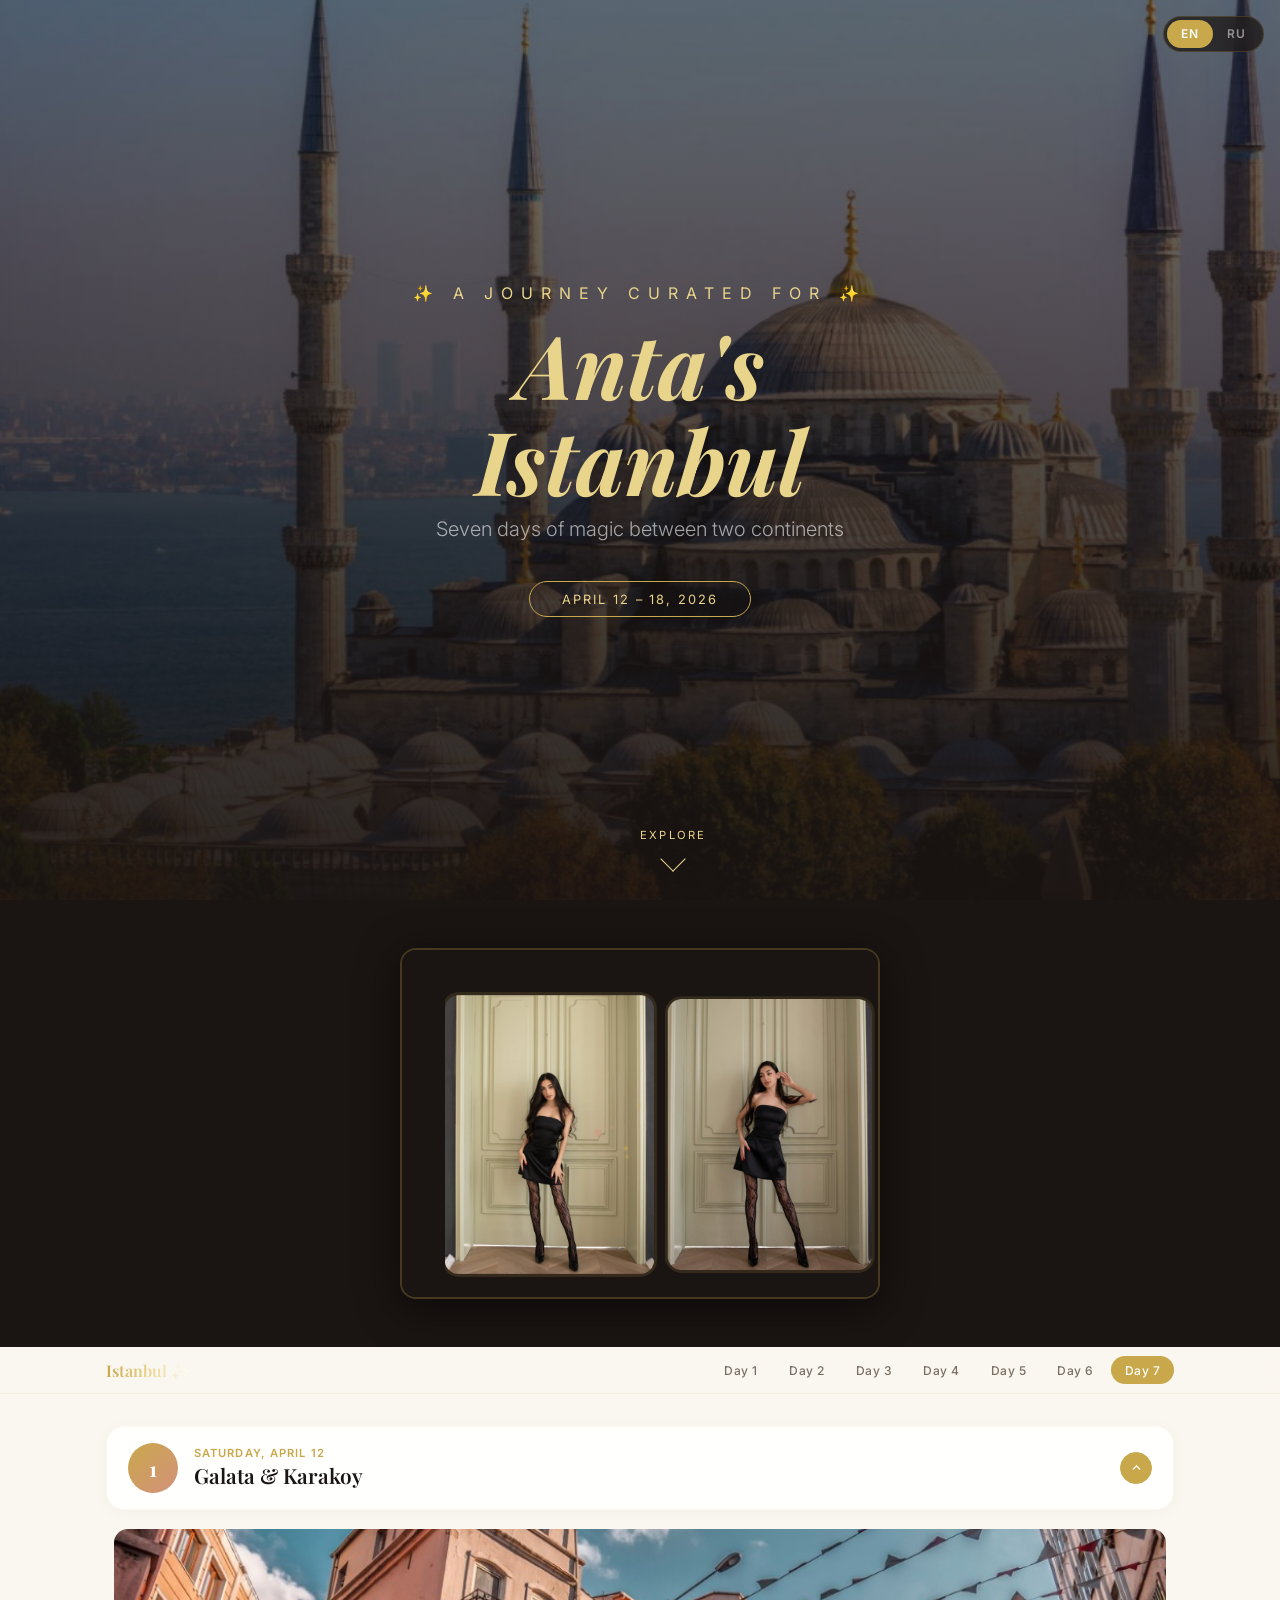
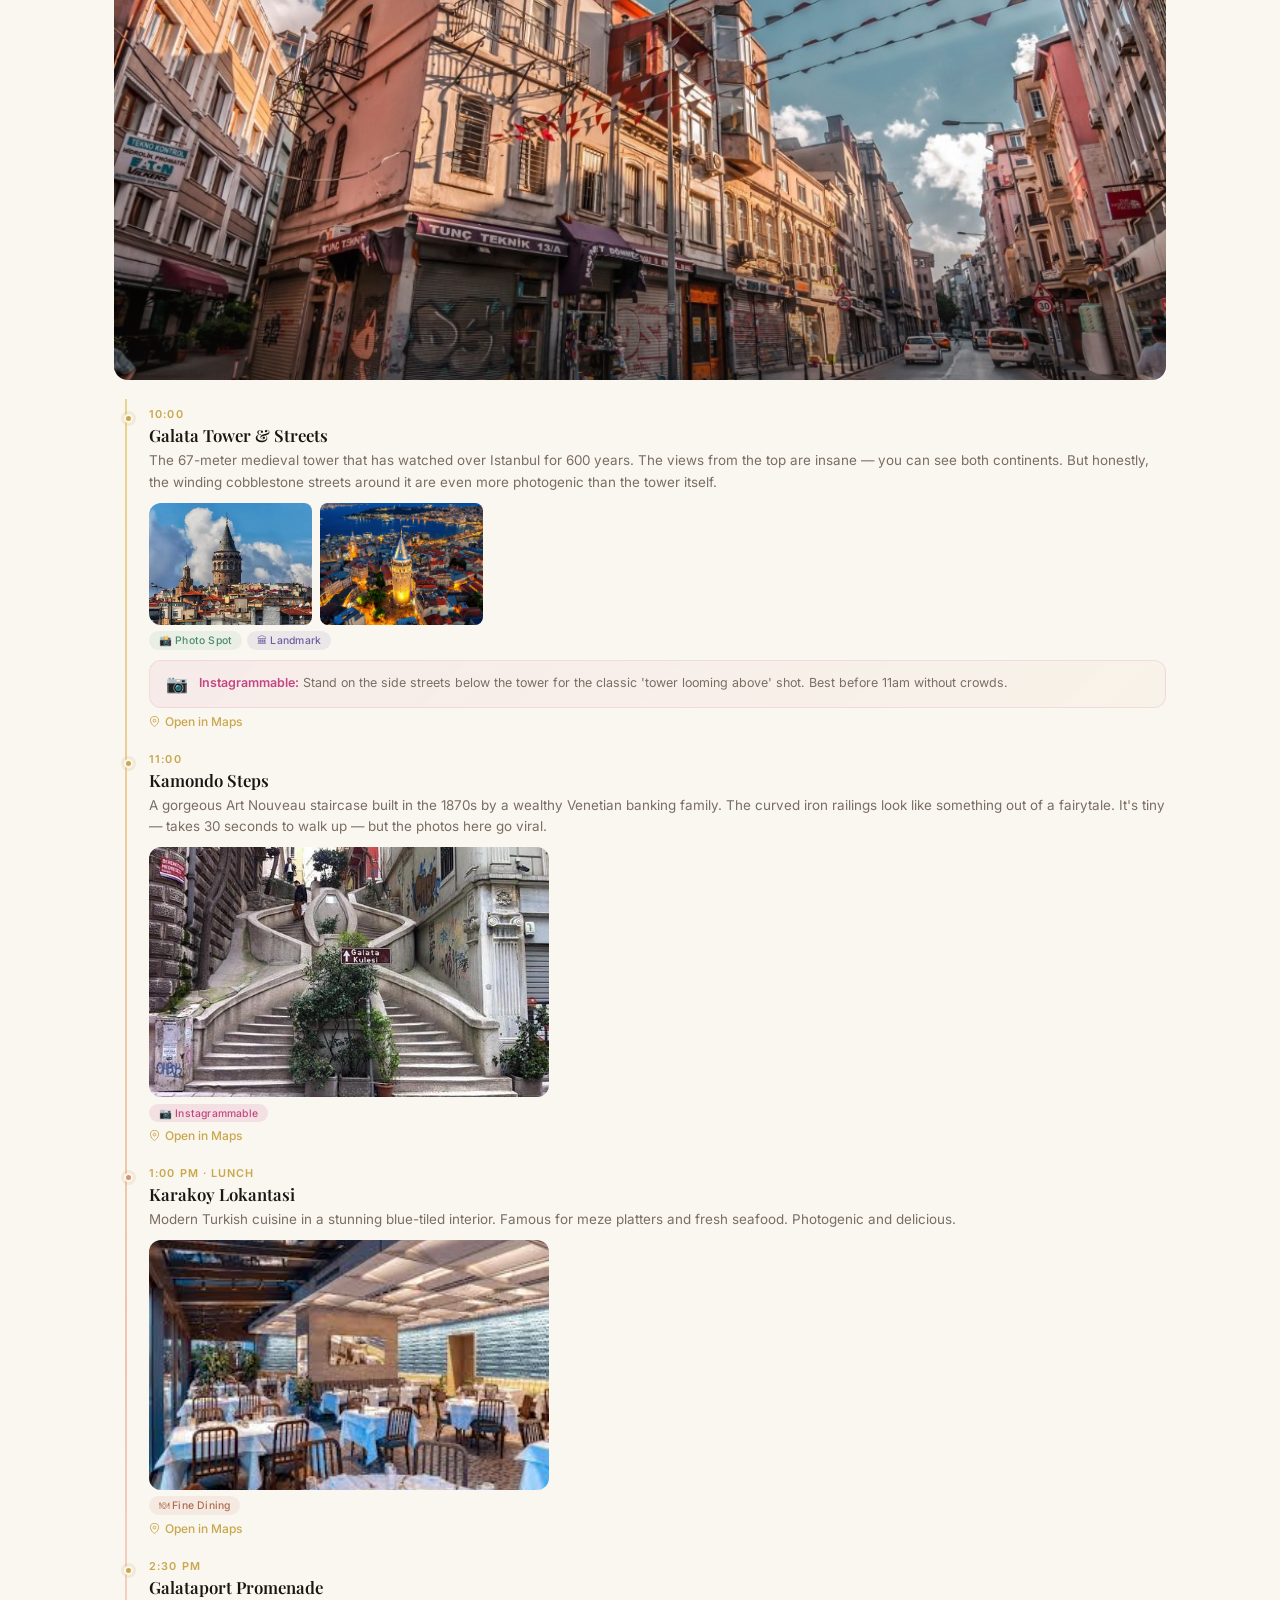
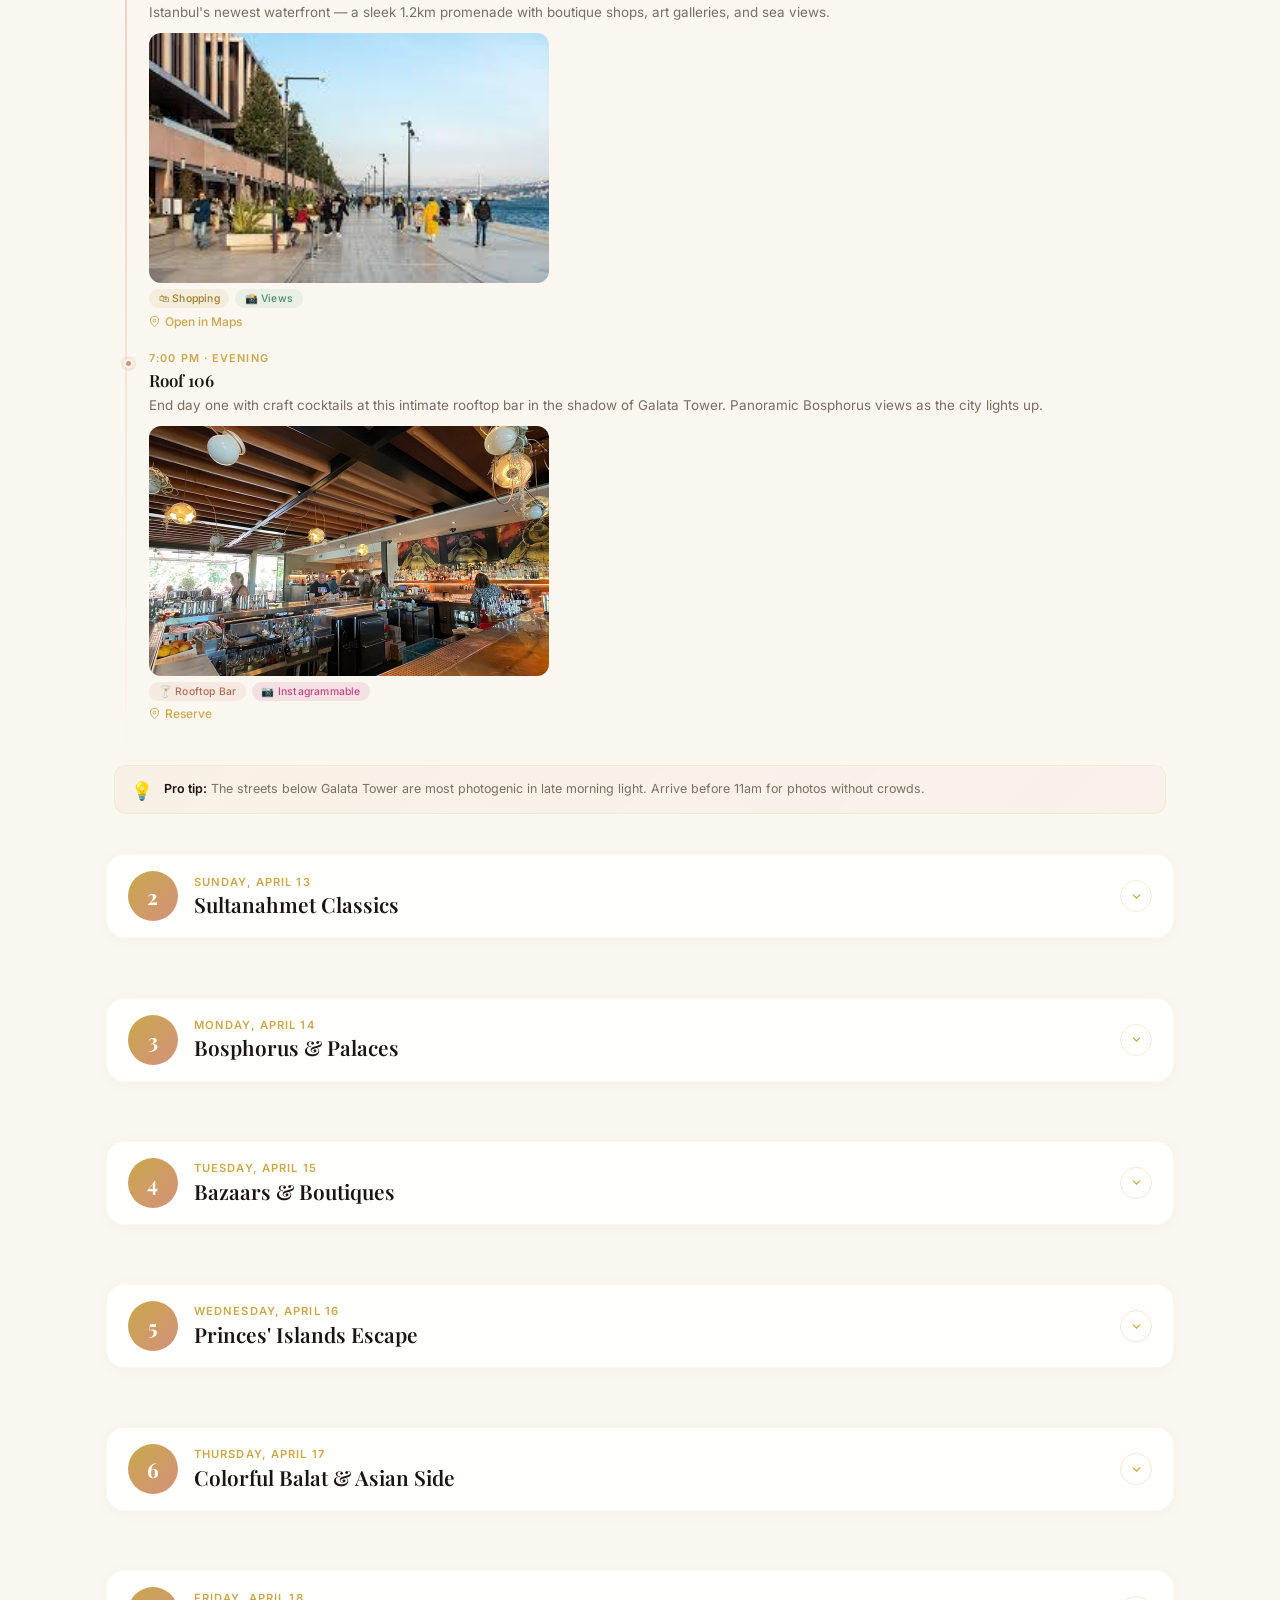
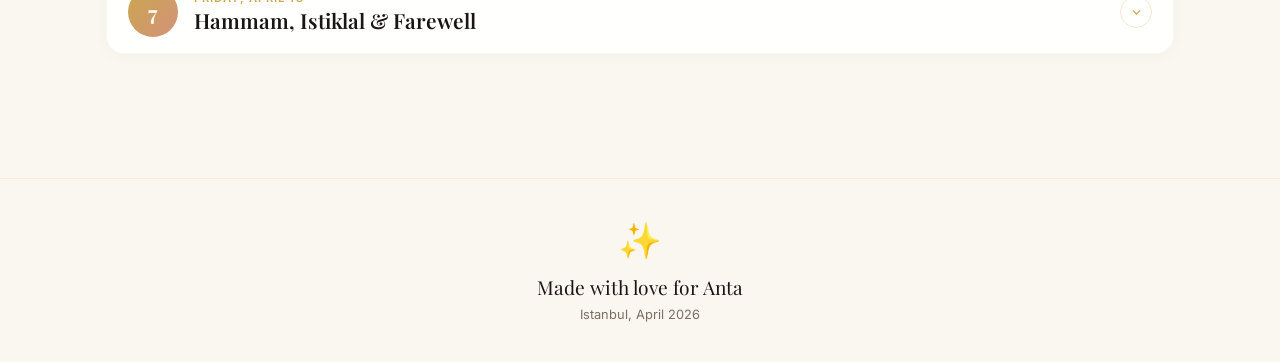
==== commit 14eee12c: "Clean up: remove stale cache params, dead CSS Made-with: Cursor" ====
--- a/docs/istanbul/index.html
+++ b/docs/istanbul/index.html
@@ -159,7 +159,6 @@
   .tl-gallery{grid-template-columns:repeat(2,1fr)}
   .anta-feature{padding:2rem 1rem}
   .anta-feature img{width:75%;max-width:320px;border-radius:12px}
-  .main::before,.main::after{display:none}
 }
 </style>
 </head>
@@ -226,13 +225,13 @@
     <div class="day-toggle"><svg viewBox="0 0 24 24" fill="none" stroke-width="2.5" stroke-linecap="round"><polyline points="6 9 12 15 18 9"/></svg></div>
   </div>
   <div class="day-body open">
-    <div class="day-image"><img src="img/karakoy-streets.png?v=1775977827" alt="Karakoy streets" loading="lazy"><div class="day-image-overlay"></div></div>
+    <div class="day-image"><img src="img/karakoy-streets.png" alt="Karakoy streets" loading="lazy"><div class="day-image-overlay"></div></div>
     <div class="timeline">
       <div class="tl-item">
         <div class="tl-time">10:00</div>
         <div class="tl-title" data-en="Galata Tower &amp; Streets" data-ru="Галатская башня и улочки">Galata Tower &amp; Streets</div>
         <div class="tl-desc" data-en="The 67-meter medieval tower that has watched over Istanbul for 600 years. The views from the top are insane — you can see both continents. But honestly, the winding cobblestone streets around it are even more photogenic than the tower itself. Grab a simit from a street vendor and just wander." data-ru="67-метровая средневековая башня, которая наблюдает за Стамбулом уже 600 лет. Вид сверху — просто космос, видно оба континента. Но если честно, извилистые мощёные улочки вокруг неё ещё фотогеничнее самой башни. Купи симит у уличного продавца и просто гуляй.">The 67-meter medieval tower that has watched over Istanbul for 600 years. The views from the top are insane — you can see both continents. But honestly, the winding cobblestone streets around it are even more photogenic than the tower itself.</div>
-        <div class="tl-gallery"><img src="img/galata-tower-day.png?v=1775977827" alt="Galata Tower" onclick="openLightbox(this)" loading="lazy"><img src="img/galata-tower.png?v=1775977827" alt="Galata Tower at night" onclick="openLightbox(this)" loading="lazy"></div>
+        <div class="tl-gallery"><img src="img/galata-tower-day.png" alt="Galata Tower" onclick="openLightbox(this)" loading="lazy"><img src="img/galata-tower.png" alt="Galata Tower at night" onclick="openLightbox(this)" loading="lazy"></div>
         <div class="tl-tags"><span class="tl-tag photo-tag">📸 Photo Spot</span><span class="tl-tag culture-tag">🏛 Landmark</span></div>
         <div class="insta-spot"><span class="insta-spot-icon">📷</span><p data-en="<strong>Instagrammable:</strong> Stand on the side streets below the tower for the classic 'tower looming above' shot. Best before 11am without crowds." data-ru="<strong>Для Instagram:</strong> Встаньте на боковых улочках ниже башни для классического кадра. Лучше до 11 утра, пока нет толп."><strong>Instagrammable:</strong> Stand on the side streets below the tower for the classic 'tower looming above' shot. Best before 11am without crowds.</p></div>
         <a class="tl-link" href="https://maps.google.com/?q=Galata+Tower+Istanbul" target="_blank" rel="noopener"><svg viewBox="0 0 24 24" fill="none" stroke="currentColor" stroke-width="2"><path d="M21 10c0 7-9 13-9 13s-9-6-9-13a9 9 0 0118 0z"/><circle cx="12" cy="10" r="3"/></svg> <span data-en="Open in Maps" data-ru="Открыть на карте">Open in Maps</span></a>
@@ -241,7 +240,7 @@
         <div class="tl-time">11:00</div>
         <div class="tl-title" data-en="Kamondo Steps" data-ru="Лестница Камондо">Kamondo Steps</div>
         <div class="tl-desc" data-en="A gorgeous Art Nouveau staircase built in the 1870s by a wealthy Venetian banking family. The curved iron railings look like something out of a fairytale. It's tiny — takes 30 seconds to walk up — but the photos here go viral. Best with morning light hitting the stone." data-ru="Потрясающая лестница в стиле ар-нуво, построенная в 1870-х богатой венецианской банковской семьёй. Изогнутые кованые перила — как из сказки. Она крошечная — подняться за 30 секунд — но фотки отсюда разлетаются. Лучше всего, когда утренний свет падает на камень.">A gorgeous Art Nouveau staircase built in the 1870s by a wealthy Venetian banking family. The curved iron railings look like something out of a fairytale. It's tiny — takes 30 seconds to walk up — but the photos here go viral.</div>
-        <div class="tl-gallery single"><img src="img/kamondo-steps.png?v=1775977827" alt="Kamondo Steps" onclick="openLightbox(this)" loading="lazy"></div>
+        <div class="tl-gallery single"><img src="img/kamondo-steps.png" alt="Kamondo Steps" onclick="openLightbox(this)" loading="lazy"></div>
         <div class="tl-tags"><span class="tl-tag insta-tag">📷 Instagrammable</span></div>
         <a class="tl-link" href="https://maps.google.com/?q=Kamondo+Steps+Istanbul" target="_blank" rel="noopener"><svg viewBox="0 0 24 24" fill="none" stroke="currentColor" stroke-width="2"><path d="M21 10c0 7-9 13-9 13s-9-6-9-13a9 9 0 0118 0z"/><circle cx="12" cy="10" r="3"/></svg> <span data-en="Open in Maps" data-ru="Открыть на карте">Open in Maps</span></a>
       </div>
@@ -249,7 +248,7 @@
         <div class="tl-time" data-en="1:00 PM · Lunch" data-ru="13:00 · Обед">1:00 PM · Lunch</div>
         <div class="tl-title">Karakoy Lokantasi</div>
         <div class="tl-desc" data-en="Modern Turkish cuisine in a stunning blue-tiled interior. Famous for meze platters and fresh seafood. Photogenic and delicious." data-ru="Современная турецкая кухня в потрясающем интерьере с голубой плиткой. Славится мезе и свежими морепродуктами. Фотогеничное и вкусное место.">Modern Turkish cuisine in a stunning blue-tiled interior. Famous for meze platters and fresh seafood. Photogenic and delicious.</div>
-        <div class="tl-gallery single"><img src="img/karakoy-lokantasi.png?v=1775977827" alt="Karakoy Lokantasi" onclick="openLightbox(this)" loading="lazy"></div>
+        <div class="tl-gallery single"><img src="img/karakoy-lokantasi.png" alt="Karakoy Lokantasi" onclick="openLightbox(this)" loading="lazy"></div>
         <div class="tl-tags"><span class="tl-tag food-tag">🍽 Fine Dining</span></div>
         <a class="tl-link" href="https://maps.google.com/?q=Karakoy+Lokantasi+Istanbul" target="_blank" rel="noopener"><svg viewBox="0 0 24 24" fill="none" stroke="currentColor" stroke-width="2"><path d="M21 10c0 7-9 13-9 13s-9-6-9-13a9 9 0 0118 0z"/><circle cx="12" cy="10" r="3"/></svg> <span data-en="Open in Maps" data-ru="Открыть на карте">Open in Maps</span></a>
       </div>
@@ -257,7 +256,7 @@
         <div class="tl-time" data-en="2:30 PM" data-ru="14:30">2:30 PM</div>
         <div class="tl-title" data-en="Galataport Promenade" data-ru="Набережная Галатапорт">Galataport Promenade</div>
         <div class="tl-desc" data-en="Istanbul's newest waterfront — a sleek 1.2km promenade with boutique shops, art galleries, and sea views." data-ru="Новейшая набережная Стамбула — стильная прогулочная зона длиной 1,2 км с бутиками, галереями и видом на море.">Istanbul's newest waterfront — a sleek 1.2km promenade with boutique shops, art galleries, and sea views.</div>
-        <div class="tl-gallery single"><img src="img/galataport.png?v=1775977827" alt="Galataport Promenade" onclick="openLightbox(this)" loading="lazy"></div>
+        <div class="tl-gallery single"><img src="img/galataport.png" alt="Galataport Promenade" onclick="openLightbox(this)" loading="lazy"></div>
         <div class="tl-tags"><span class="tl-tag shop-tag">🛍 Shopping</span><span class="tl-tag photo-tag">📸 Views</span></div>
         <a class="tl-link" href="https://maps.google.com/?q=Galataport+Istanbul" target="_blank" rel="noopener"><svg viewBox="0 0 24 24" fill="none" stroke="currentColor" stroke-width="2"><path d="M21 10c0 7-9 13-9 13s-9-6-9-13a9 9 0 0118 0z"/><circle cx="12" cy="10" r="3"/></svg> <span data-en="Open in Maps" data-ru="Открыть на карте">Open in Maps</span></a>
       </div>
@@ -265,7 +264,7 @@
         <div class="tl-time" data-en="7:00 PM · Evening" data-ru="19:00 · Вечер">7:00 PM · Evening</div>
         <div class="tl-title">Roof 106</div>
         <div class="tl-desc" data-en="End day one with craft cocktails at this intimate rooftop bar in the shadow of Galata Tower. Panoramic Bosphorus views as the city lights up." data-ru="Завершите первый день коктейлями на этой уютной крыше в тени Галатской башни. Панорамный вид на Босфор, когда город зажигает огни.">End day one with craft cocktails at this intimate rooftop bar in the shadow of Galata Tower. Panoramic Bosphorus views as the city lights up.</div>
-        <div class="tl-gallery single"><img src="img/roof106.png?v=1775977827" alt="Roof 106 bar" onclick="openLightbox(this)" loading="lazy"></div>
+        <div class="tl-gallery single"><img src="img/roof106.png" alt="Roof 106 bar" onclick="openLightbox(this)" loading="lazy"></div>
         <div class="tl-tags"><span class="tl-tag food-tag">🍸 Rooftop Bar</span><span class="tl-tag insta-tag">📷 Instagrammable</span></div>
         <a class="tl-link" href="https://www.roof106.com/" target="_blank" rel="noopener"><svg viewBox="0 0 24 24" fill="none" stroke="currentColor" stroke-width="2"><path d="M21 10c0 7-9 13-9 13s-9-6-9-13a9 9 0 0118 0z"/><circle cx="12" cy="10" r="3"/></svg> <span data-en="Reserve" data-ru="Забронировать">Reserve</span></a>
       </div>
@@ -285,14 +284,14 @@
     <div class="day-toggle"><svg viewBox="0 0 24 24" fill="none" stroke-width="2.5" stroke-linecap="round"><polyline points="6 9 12 15 18 9"/></svg></div>
   </div>
   <div class="day-body">
-    <div class="day-image"><img src="img/blue-mosque.png?v=1775977827" alt="Sultanahmet" loading="lazy"><div class="day-image-overlay"></div></div>
+    <div class="day-image"><img src="img/blue-mosque.png" alt="Sultanahmet" loading="lazy"><div class="day-image-overlay"></div></div>
     <div class="timeline">
       <div class="tl-item"><div class="tl-time">9:00</div><div class="tl-title" data-en="Hagia Sophia" data-ru="Айя-София">Hagia Sophia</div><div class="tl-desc" data-en="Imagine walking into a building that's been standing for 1,500 years. It was a church, then a mosque, then a museum, and now a mosque again — each empire left its mark. When you step inside, the sheer scale of the dome will make your jaw drop. The golden mosaics catch the light in a way that photos can't capture." data-ru="Представь: ты входишь в здание, которому 1500 лет. Оно было церковью, потом мечетью, потом музеем, и снова мечеть — каждая империя оставила свой след. Когда заходишь внутрь, масштаб купола просто сносит крышу. Золотые мозаики ловят свет так, что ни одна фотка не передаст.">Imagine walking into a building that's been standing for 1,500 years. It was a church, then a mosque, then a museum, and now a mosque again — each empire left its mark. The golden mosaics catch the light in a way that photos can't capture.</div><div class="tl-tags"><span class="tl-tag culture-tag">🏛 Must-See</span><span class="tl-tag insta-tag">📷 Instagrammable</span></div><div class="insta-spot"><span class="insta-spot-icon">📷</span><p data-en="<strong>Instagrammable:</strong> The best shot is from the pathway between Hagia Sophia and Blue Mosque with ornate lamps framing both." data-ru="<strong>Для Instagram:</strong> Лучший кадр — с дорожки между Айя-Софией и Голубой мечетью с декоративными фонарями."><strong>Instagrammable:</strong> The best shot is from the pathway between Hagia Sophia and Blue Mosque with ornate lamps framing both.</p></div><a class="tl-link" href="https://maps.google.com/?q=Hagia+Sophia+Istanbul" target="_blank" rel="noopener"><svg viewBox="0 0 24 24" fill="none" stroke="currentColor" stroke-width="2"><path d="M21 10c0 7-9 13-9 13s-9-6-9-13a9 9 0 0118 0z"/><circle cx="12" cy="10" r="3"/></svg> <span data-en="Open in Maps" data-ru="Открыть на карте">Open in Maps</span></a></div>
-      <div class="tl-item"><div class="tl-time">10:30</div><div class="tl-title" data-en="Blue Mosque" data-ru="Голубая мечеть">Blue Mosque</div><div class="tl-desc" data-en="The reason they call it 'Blue' — over 20,000 handmade tiles covering every surface in hypnotic patterns. Six minarets (most mosques only have one or two). Free entry, headscarves provided at the door. Walk in, look up, and just breathe. The interior is one of the most beautiful spaces you'll ever see." data-ru="Вот почему её называют «Голубая» — более 20 000 плиток ручной работы покрывают каждую поверхность гипнотическими узорами. Шесть минаретов (у большинства мечетей один-два). Вход бесплатный, платки дают у входа. Зайди, посмотри вверх и просто дыши. Интерьер — одно из самых красивых пространств, которые ты когда-либо увидишь.">The reason they call it 'Blue' — over 20,000 handmade tiles covering every surface in hypnotic patterns. Six minarets (most mosques only have one or two). Free entry, headscarves provided at the door. Walk in, look up, and just breathe.</div><div class="tl-gallery single"><img src="img/blue-mosque-interior.png?v=1775977827" alt="Blue Mosque interior" onclick="openLightbox(this)" loading="lazy"></div><div class="tl-tags"><span class="tl-tag culture-tag">🏛 Landmark</span><span class="tl-tag photo-tag">📸 Photo Spot</span></div><a class="tl-link" href="https://maps.google.com/?q=Blue+Mosque+Istanbul" target="_blank" rel="noopener"><svg viewBox="0 0 24 24" fill="none" stroke="currentColor" stroke-width="2"><path d="M21 10c0 7-9 13-9 13s-9-6-9-13a9 9 0 0118 0z"/><circle cx="12" cy="10" r="3"/></svg> <span data-en="Open in Maps" data-ru="Открыть на карте">Open in Maps</span></a></div>
-      <div class="tl-item"><div class="tl-time">11:30</div><div class="tl-title" data-en="Basilica Cistern" data-ru="Цистерна Базилика">Basilica Cistern</div><div class="tl-desc" data-en="An underground palace hidden beneath the city streets. 336 marble columns holding up the ceiling, moody red lighting reflecting off still water, and two giant Medusa heads no one can fully explain. It feels like walking into a movie set. Genuinely one of the coolest things in Istanbul — dark, mysterious, and unforgettable." data-ru="Подземный дворец, спрятанный прямо под улицами города. 336 мраморных колонн держат потолок, мистическое красное освещение отражается в неподвижной воде, и две гигантские головы Медузы, которые никто не может до конца объяснить. Ощущение, что попала на съёмочную площадку. Реально одна из самых крутых вещей в Стамбуле — тёмная, загадочная и незабываемая.">An underground palace hidden beneath the city streets. 336 marble columns, moody red lighting reflecting off still water, and two giant Medusa heads no one can fully explain. It feels like walking into a movie set — dark, mysterious, and unforgettable.</div><div class="tl-gallery single"><img src="img/basilica-cistern.png?v=1775977827" alt="Basilica Cistern" onclick="openLightbox(this)" loading="lazy"></div><div class="tl-tags"><span class="tl-tag insta-tag">📷 Instagrammable</span><span class="tl-tag culture-tag">🏛 Must-See</span></div><div class="insta-spot"><span class="insta-spot-icon">📷</span><p data-en="<strong>Instagrammable:</strong> The dramatic lighting changes throughout — the reflections in the shallow water create magical mirror effects. Use portrait mode." data-ru="<strong>Для Instagram:</strong> Освещение постоянно меняется — отражения в воде создают магический зеркальный эффект. Используйте портретный режим."><strong>Instagrammable:</strong> The dramatic lighting changes throughout — the reflections in the shallow water create magical mirror effects. Use portrait mode.</p></div><a class="tl-link" href="https://maps.google.com/?q=Basilica+Cistern+Istanbul" target="_blank" rel="noopener"><svg viewBox="0 0 24 24" fill="none" stroke="currentColor" stroke-width="2"><path d="M21 10c0 7-9 13-9 13s-9-6-9-13a9 9 0 0118 0z"/><circle cx="12" cy="10" r="3"/></svg> <span data-en="Open in Maps" data-ru="Открыть на карте">Open in Maps</span></a></div>
-      <div class="tl-item food"><div class="tl-time" data-en="1:00 PM · Lunch" data-ru="13:00 · Обед">1:00 PM · Lunch</div><div class="tl-title">Seven Hills Restaurant</div><div class="tl-desc" data-en="Rooftop dining with jaw-dropping panorama of Blue Mosque and Hagia Sophia. Fresh seafood and Turkish classics." data-ru="Обед на крыше с потрясающей панорамой Голубой мечети и Айя-Софии. Свежие морепродукты и турецкая классика.">Rooftop dining with jaw-dropping panorama of Blue Mosque and Hagia Sophia. Fresh seafood and Turkish classics.</div><div class="tl-gallery single"><img src="img/seven-hills.png?v=1775977827" alt="Seven Hills Restaurant rooftop" onclick="openLightbox(this)" loading="lazy"></div><div class="tl-tags"><span class="tl-tag food-tag">🍽 Rooftop Dining</span><span class="tl-tag insta-tag">📷 View</span></div><a class="tl-link" href="https://maps.google.com/?q=Seven+Hills+Restaurant+Istanbul" target="_blank" rel="noopener"><svg viewBox="0 0 24 24" fill="none" stroke="currentColor" stroke-width="2"><path d="M21 10c0 7-9 13-9 13s-9-6-9-13a9 9 0 0118 0z"/><circle cx="12" cy="10" r="3"/></svg> <span data-en="Open in Maps" data-ru="Открыть на карте">Open in Maps</span></a></div>
+      <div class="tl-item"><div class="tl-time">10:30</div><div class="tl-title" data-en="Blue Mosque" data-ru="Голубая мечеть">Blue Mosque</div><div class="tl-desc" data-en="The reason they call it 'Blue' — over 20,000 handmade tiles covering every surface in hypnotic patterns. Six minarets (most mosques only have one or two). Free entry, headscarves provided at the door. Walk in, look up, and just breathe. The interior is one of the most beautiful spaces you'll ever see." data-ru="Вот почему её называют «Голубая» — более 20 000 плиток ручной работы покрывают каждую поверхность гипнотическими узорами. Шесть минаретов (у большинства мечетей один-два). Вход бесплатный, платки дают у входа. Зайди, посмотри вверх и просто дыши. Интерьер — одно из самых красивых пространств, которые ты когда-либо увидишь.">The reason they call it 'Blue' — over 20,000 handmade tiles covering every surface in hypnotic patterns. Six minarets (most mosques only have one or two). Free entry, headscarves provided at the door. Walk in, look up, and just breathe.</div><div class="tl-gallery single"><img src="img/blue-mosque-interior.png" alt="Blue Mosque interior" onclick="openLightbox(this)" loading="lazy"></div><div class="tl-tags"><span class="tl-tag culture-tag">🏛 Landmark</span><span class="tl-tag photo-tag">📸 Photo Spot</span></div><a class="tl-link" href="https://maps.google.com/?q=Blue+Mosque+Istanbul" target="_blank" rel="noopener"><svg viewBox="0 0 24 24" fill="none" stroke="currentColor" stroke-width="2"><path d="M21 10c0 7-9 13-9 13s-9-6-9-13a9 9 0 0118 0z"/><circle cx="12" cy="10" r="3"/></svg> <span data-en="Open in Maps" data-ru="Открыть на карте">Open in Maps</span></a></div>
+      <div class="tl-item"><div class="tl-time">11:30</div><div class="tl-title" data-en="Basilica Cistern" data-ru="Цистерна Базилика">Basilica Cistern</div><div class="tl-desc" data-en="An underground palace hidden beneath the city streets. 336 marble columns holding up the ceiling, moody red lighting reflecting off still water, and two giant Medusa heads no one can fully explain. It feels like walking into a movie set. Genuinely one of the coolest things in Istanbul — dark, mysterious, and unforgettable." data-ru="Подземный дворец, спрятанный прямо под улицами города. 336 мраморных колонн держат потолок, мистическое красное освещение отражается в неподвижной воде, и две гигантские головы Медузы, которые никто не может до конца объяснить. Ощущение, что попала на съёмочную площадку. Реально одна из самых крутых вещей в Стамбуле — тёмная, загадочная и незабываемая.">An underground palace hidden beneath the city streets. 336 marble columns, moody red lighting reflecting off still water, and two giant Medusa heads no one can fully explain. It feels like walking into a movie set — dark, mysterious, and unforgettable.</div><div class="tl-gallery single"><img src="img/basilica-cistern.png" alt="Basilica Cistern" onclick="openLightbox(this)" loading="lazy"></div><div class="tl-tags"><span class="tl-tag insta-tag">📷 Instagrammable</span><span class="tl-tag culture-tag">🏛 Must-See</span></div><div class="insta-spot"><span class="insta-spot-icon">📷</span><p data-en="<strong>Instagrammable:</strong> The dramatic lighting changes throughout — the reflections in the shallow water create magical mirror effects. Use portrait mode." data-ru="<strong>Для Instagram:</strong> Освещение постоянно меняется — отражения в воде создают магический зеркальный эффект. Используйте портретный режим."><strong>Instagrammable:</strong> The dramatic lighting changes throughout — the reflections in the shallow water create magical mirror effects. Use portrait mode.</p></div><a class="tl-link" href="https://maps.google.com/?q=Basilica+Cistern+Istanbul" target="_blank" rel="noopener"><svg viewBox="0 0 24 24" fill="none" stroke="currentColor" stroke-width="2"><path d="M21 10c0 7-9 13-9 13s-9-6-9-13a9 9 0 0118 0z"/><circle cx="12" cy="10" r="3"/></svg> <span data-en="Open in Maps" data-ru="Открыть на карте">Open in Maps</span></a></div>
+      <div class="tl-item food"><div class="tl-time" data-en="1:00 PM · Lunch" data-ru="13:00 · Обед">1:00 PM · Lunch</div><div class="tl-title">Seven Hills Restaurant</div><div class="tl-desc" data-en="Rooftop dining with jaw-dropping panorama of Blue Mosque and Hagia Sophia. Fresh seafood and Turkish classics." data-ru="Обед на крыше с потрясающей панорамой Голубой мечети и Айя-Софии. Свежие морепродукты и турецкая классика.">Rooftop dining with jaw-dropping panorama of Blue Mosque and Hagia Sophia. Fresh seafood and Turkish classics.</div><div class="tl-gallery single"><img src="img/seven-hills.png" alt="Seven Hills Restaurant rooftop" onclick="openLightbox(this)" loading="lazy"></div><div class="tl-tags"><span class="tl-tag food-tag">🍽 Rooftop Dining</span><span class="tl-tag insta-tag">📷 View</span></div><a class="tl-link" href="https://maps.google.com/?q=Seven+Hills+Restaurant+Istanbul" target="_blank" rel="noopener"><svg viewBox="0 0 24 24" fill="none" stroke="currentColor" stroke-width="2"><path d="M21 10c0 7-9 13-9 13s-9-6-9-13a9 9 0 0118 0z"/><circle cx="12" cy="10" r="3"/></svg> <span data-en="Open in Maps" data-ru="Открыть на карте">Open in Maps</span></a></div>
       <div class="tl-item"><div class="tl-time" data-en="2:30 PM" data-ru="14:30">2:30 PM</div><div class="tl-title" data-en="Topkapi Palace &amp; Harem" data-ru="Дворец Топкапы и Гарем">Topkapi Palace &amp; Harem</div><div class="tl-desc" data-en="Where Ottoman sultans literally lived for 400 years — and you can tell. Every room drips with gold, jewels, and power. The Spoonmaker's Diamond is 86 carats of 'oh my god.' The Harem section is wild — this is where all the palace drama went down. The views over the Bosphorus from the terraces are unreal." data-ru="Тут буквально жили османские султаны 400 лет — и это видно. Каждая комната сочится золотом, драгоценностями и властью. Бриллиант Ложечника — 86 карат чистого «о боже». Секция Гарема — вообще дикая, тут разворачивались все дворцовые интриги. Виды на Босфор с террас — нереальные.">Where Ottoman sultans literally lived for 400 years — and you can tell. Every room drips with gold, jewels, and power. The Harem section is wild — this is where all the palace drama went down. The Bosphorus views from the terraces are unreal.</div><div class="tl-tags"><span class="tl-tag culture-tag">🏛 Must-See</span><span class="tl-tag photo-tag">📸 Photo Spot</span></div><a class="tl-link" href="https://maps.google.com/?q=Topkapi+Palace+Istanbul" target="_blank" rel="noopener"><svg viewBox="0 0 24 24" fill="none" stroke="currentColor" stroke-width="2"><path d="M21 10c0 7-9 13-9 13s-9-6-9-13a9 9 0 0118 0z"/><circle cx="12" cy="10" r="3"/></svg> <span data-en="Open in Maps" data-ru="Открыть на карте">Open in Maps</span></a></div>
-      <div class="tl-item food"><div class="tl-time" data-en="4:30 PM · Tea" data-ru="16:30 · Чай">4:30 PM · Tea</div><div class="tl-title">Hafiz Mustafa 1864</div><div class="tl-desc" data-en="Ottoman-era patisserie with gorgeous chandeliered interior. Try the baklava, Turkish delight, and thick Turkish coffee." data-ru="Кондитерская османской эпохи с великолепным интерьером с люстрами. Попробуйте баклаву, лукум и густой турецкий кофе.">Ottoman-era patisserie with gorgeous chandeliered interior. Try the baklava, Turkish delight, and thick Turkish coffee.</div><div class="tl-gallery single"><img src="img/hafiz-mustafa.png?v=1775977827" alt="Hafiz Mustafa 1864" onclick="openLightbox(this)" loading="lazy"></div><div class="tl-tags"><span class="tl-tag food-tag">🍰 Patisserie</span><span class="tl-tag insta-tag">📷 Instagrammable</span></div><a class="tl-link" href="https://maps.google.com/?q=Hafiz+Mustafa+1864+Sultanahmet" target="_blank" rel="noopener"><svg viewBox="0 0 24 24" fill="none" stroke="currentColor" stroke-width="2"><path d="M21 10c0 7-9 13-9 13s-9-6-9-13a9 9 0 0118 0z"/><circle cx="12" cy="10" r="3"/></svg> <span data-en="Open in Maps" data-ru="Открыть на карте">Open in Maps</span></a></div>
+      <div class="tl-item food"><div class="tl-time" data-en="4:30 PM · Tea" data-ru="16:30 · Чай">4:30 PM · Tea</div><div class="tl-title">Hafiz Mustafa 1864</div><div class="tl-desc" data-en="Ottoman-era patisserie with gorgeous chandeliered interior. Try the baklava, Turkish delight, and thick Turkish coffee." data-ru="Кондитерская османской эпохи с великолепным интерьером с люстрами. Попробуйте баклаву, лукум и густой турецкий кофе.">Ottoman-era patisserie with gorgeous chandeliered interior. Try the baklava, Turkish delight, and thick Turkish coffee.</div><div class="tl-gallery single"><img src="img/hafiz-mustafa.png" alt="Hafiz Mustafa 1864" onclick="openLightbox(this)" loading="lazy"></div><div class="tl-tags"><span class="tl-tag food-tag">🍰 Patisserie</span><span class="tl-tag insta-tag">📷 Instagrammable</span></div><a class="tl-link" href="https://maps.google.com/?q=Hafiz+Mustafa+1864+Sultanahmet" target="_blank" rel="noopener"><svg viewBox="0 0 24 24" fill="none" stroke="currentColor" stroke-width="2"><path d="M21 10c0 7-9 13-9 13s-9-6-9-13a9 9 0 0118 0z"/><circle cx="12" cy="10" r="3"/></svg> <span data-en="Open in Maps" data-ru="Открыть на карте">Open in Maps</span></a></div>
     </div>
     <div class="pro-tip"><span class="pro-tip-icon">💡</span><p data-en="<strong>Pro tip:</strong> Arrive at Hagia Sophia at 9am sharp — lines reach 1-2 hours by 10am. Dress modestly (shoulders + knees covered)." data-ru="<strong>Совет:</strong> Приходите к Айя-Софии ровно в 9 — к 10 очередь достигает 1-2 часов. Оденьтесь скромно (плечи и колени закрыты)."><strong>Pro tip:</strong> Arrive at Hagia Sophia at 9am sharp — lines reach 1-2 hours by 10am. Dress modestly (shoulders + knees covered).</p></div>
   </div>
@@ -311,10 +310,10 @@
   <div class="day-body">
     <div class="day-image"><img src="img/ortakoy-mosque.png" alt="Bosphorus waterfront" loading="lazy"><div class="day-image-overlay"></div></div>
     <div class="timeline">
-      <div class="tl-item"><div class="tl-time">10:00</div><div class="tl-title" data-en="Dolmabahce Palace" data-ru="Дворец Долмабахче">Dolmabahce Palace</div><div class="tl-desc" data-en="If Topkapi was old-money power, Dolmabahce is new-money flex. The sultans built this in the 1800s to show Europe they could out-baroque the best. There's a 36-ton crystal chandelier — a gift from Queen Victoria — hanging from the ceiling. The staircase has crystal banisters. Every single room is more extra than the last." data-ru="Если Топкапы — это старые деньги и власть, то Долмабахче — это флекс новых денег. Султаны построили это в 1800-х, чтобы показать Европе, что они круче в барокко. С потолка свисает хрустальная люстра весом 36 тонн — подарок от королевы Виктории. Лестница с хрустальными перилами. Каждая комната ещё более «too much», чем предыдущая.">If Topkapi was old-money power, Dolmabahce is new-money flex. The sultans built this to show Europe they could out-baroque the best. The 36-ton crystal chandelier — a gift from Queen Victoria — is hanging from the ceiling. Every single room is more extra than the last.</div><div class="tl-gallery single"><img src="img/dolmabahce-interior.png?v=1775977827" alt="Dolmabahce Palace interior" onclick="openLightbox(this)" loading="lazy"></div><div class="tl-tags"><span class="tl-tag culture-tag">🏛 Must-See</span><span class="tl-tag photo-tag">📸 Photo Spot</span></div><a class="tl-link" href="https://maps.google.com/?q=Dolmabahce+Palace+Istanbul" target="_blank" rel="noopener"><svg viewBox="0 0 24 24" fill="none" stroke="currentColor" stroke-width="2"><path d="M21 10c0 7-9 13-9 13s-9-6-9-13a9 9 0 0118 0z"/><circle cx="12" cy="10" r="3"/></svg> <span data-en="Open in Maps" data-ru="Открыть на карте">Open in Maps</span></a></div>
+      <div class="tl-item"><div class="tl-time">10:00</div><div class="tl-title" data-en="Dolmabahce Palace" data-ru="Дворец Долмабахче">Dolmabahce Palace</div><div class="tl-desc" data-en="If Topkapi was old-money power, Dolmabahce is new-money flex. The sultans built this in the 1800s to show Europe they could out-baroque the best. There's a 36-ton crystal chandelier — a gift from Queen Victoria — hanging from the ceiling. The staircase has crystal banisters. Every single room is more extra than the last." data-ru="Если Топкапы — это старые деньги и власть, то Долмабахче — это флекс новых денег. Султаны построили это в 1800-х, чтобы показать Европе, что они круче в барокко. С потолка свисает хрустальная люстра весом 36 тонн — подарок от королевы Виктории. Лестница с хрустальными перилами. Каждая комната ещё более «too much», чем предыдущая.">If Topkapi was old-money power, Dolmabahce is new-money flex. The sultans built this to show Europe they could out-baroque the best. The 36-ton crystal chandelier — a gift from Queen Victoria — is hanging from the ceiling. Every single room is more extra than the last.</div><div class="tl-gallery single"><img src="img/dolmabahce-interior.png" alt="Dolmabahce Palace interior" onclick="openLightbox(this)" loading="lazy"></div><div class="tl-tags"><span class="tl-tag culture-tag">🏛 Must-See</span><span class="tl-tag photo-tag">📸 Photo Spot</span></div><a class="tl-link" href="https://maps.google.com/?q=Dolmabahce+Palace+Istanbul" target="_blank" rel="noopener"><svg viewBox="0 0 24 24" fill="none" stroke="currentColor" stroke-width="2"><path d="M21 10c0 7-9 13-9 13s-9-6-9-13a9 9 0 0118 0z"/><circle cx="12" cy="10" r="3"/></svg> <span data-en="Open in Maps" data-ru="Открыть на карте">Open in Maps</span></a></div>
       <div class="tl-item"><div class="tl-time">12:30</div><div class="tl-title" data-en="Ortakoy Mosque &amp; Waterfront" data-ru="Мечеть Ортакёй и набережная">Ortakoy Mosque &amp; Waterfront</div><div class="tl-desc" data-en="This tiny baroque mosque sits right at the water's edge with the massive Bosphorus Bridge soaring behind it — literally THE most iconic Istanbul shot. The vibe around here is incredible: street artists, waterfront cafes, and kumpir stands everywhere. Kumpir is a giant baked potato stuffed with literally everything. It's messy, it's amazing, and it's a must." data-ru="Эта маленькая мечеть в стиле барокко стоит прямо у воды, а за ней возвышается огромный мост через Босфор — буквально САМЫЙ узнаваемый кадр Стамбула. Атмосфера вокруг невероятная: уличные художники, кафе на воде и лотки с кумпиром. Кумпир — это гигантская печёная картошка, нафаршированная буквально всем. Вкусно, вкусно, и ещё раз вкусно.">This tiny baroque mosque sits right at the water's edge with the massive Bosphorus Bridge soaring behind — literally THE most iconic Istanbul shot. The vibe here is incredible: street artists, waterfront cafes, and kumpir stands. Kumpir is a giant baked potato stuffed with everything — messy, amazing, a must.</div><div class="tl-tags"><span class="tl-tag insta-tag">📷 ICONIC</span><span class="tl-tag food-tag">🥔 Kumpir</span></div><div class="insta-spot"><span class="insta-spot-icon">📷</span><p data-en="<strong>Instagrammable:</strong> Best at sunrise, but stunning anytime. Stand at the harbor edge for the classic mosque + bridge composition." data-ru="<strong>Для Instagram:</strong> Лучше всего на рассвете, но великолепно в любое время. Встаньте у края гавани для классической композиции."><strong>Instagrammable:</strong> Best at sunrise, but stunning anytime. Stand at the harbor edge for the classic mosque + bridge composition.</p></div><a class="tl-link" href="https://maps.google.com/?q=Ortakoy+Mosque+Istanbul" target="_blank" rel="noopener"><svg viewBox="0 0 24 24" fill="none" stroke="currentColor" stroke-width="2"><path d="M21 10c0 7-9 13-9 13s-9-6-9-13a9 9 0 0118 0z"/><circle cx="12" cy="10" r="3"/></svg> <span data-en="Open in Maps" data-ru="Открыть на карте">Open in Maps</span></a></div>
       <div class="tl-item food"><div class="tl-time" data-en="1:30 PM · Lunch" data-ru="13:30 · Обед">1:30 PM · Lunch</div><div class="tl-title" data-en="Bebek / Arnavutkoy Waterfront" data-ru="Набережная Бебек / Арнавуткёй">Bebek / Arnavutkoy Waterfront</div><div class="tl-desc" data-en="Charming coastal villages with elegant wooden Ottoman mansions. Pick a waterfront restaurant for fresh fish with strait views." data-ru="Очаровательные прибрежные деревушки с элегантными деревянными османскими особняками. Выберите ресторан на воде со свежей рыбой и видом на пролив.">Charming coastal villages with elegant wooden Ottoman mansions. Pick a waterfront restaurant for fresh fish with strait views.</div><div class="tl-tags"><span class="tl-tag food-tag">🍽 Seafood</span><span class="tl-tag photo-tag">📸 Views</span></div><a class="tl-link" href="https://maps.google.com/?q=Bebek+Istanbul" target="_blank" rel="noopener"><svg viewBox="0 0 24 24" fill="none" stroke="currentColor" stroke-width="2"><path d="M21 10c0 7-9 13-9 13s-9-6-9-13a9 9 0 0118 0z"/><circle cx="12" cy="10" r="3"/></svg> <span data-en="Open in Maps" data-ru="Открыть на карте">Open in Maps</span></a></div>
-      <div class="tl-item"><div class="tl-time" data-en="5:30 PM · Sunset" data-ru="17:30 · Закат">5:30 PM · Sunset</div><div class="tl-title" data-en="Private Bosphorus Sunset Yacht Cruise" data-ru="Частный круиз на яхте по Босфору на закате">Private Bosphorus Sunset Yacht Cruise</div><div class="tl-desc" data-en="This is the one. A private yacht just for us, 2 hours on the Bosphorus while the sun sets and the whole city turns gold. You're literally sailing between two continents with a drink in your hand. Optional photographer on board if you want those shots. There's no better way to see Istanbul — this is the moment you'll remember." data-ru="Это — главное. Частная яхта только для нас, 2 часа по Босфору, пока солнце садится и весь город становится золотым. Ты буквально плывёшь между двумя континентами с бокалом в руке. Можно взять фотографа на борт, если хочешь те самые кадры. Лучшего способа увидеть Стамбул нет — это момент, который запомнишь навсегда.">This is the one. A private yacht just for us, 2 hours on the Bosphorus while the sun sets and the whole city turns gold. You're literally sailing between two continents with a drink in your hand. This is the moment you'll remember.</div><div class="tl-gallery single"><img src="img/bosphorus-cruise.png?v=1775977827" alt="Bosphorus cruise" onclick="openLightbox(this)" loading="lazy"></div><div class="tl-tags"><span class="tl-tag insta-tag">📷 Unforgettable</span><span class="tl-tag culture-tag">⛵ Experience</span></div><a class="tl-link" href="https://getturkeytour.com/tours/istanbul-tours/sunset-private-bosphorus-cruise/" target="_blank" rel="noopener"><svg viewBox="0 0 24 24" fill="none" stroke="currentColor" stroke-width="2"><path d="M21 10c0 7-9 13-9 13s-9-6-9-13a9 9 0 0118 0z"/><circle cx="12" cy="10" r="3"/></svg> <span data-en="Book (~$315)" data-ru="Забронировать (~$315)">Book (~$315)</span></a></div>
+      <div class="tl-item"><div class="tl-time" data-en="5:30 PM · Sunset" data-ru="17:30 · Закат">5:30 PM · Sunset</div><div class="tl-title" data-en="Private Bosphorus Sunset Yacht Cruise" data-ru="Частный круиз на яхте по Босфору на закате">Private Bosphorus Sunset Yacht Cruise</div><div class="tl-desc" data-en="This is the one. A private yacht just for us, 2 hours on the Bosphorus while the sun sets and the whole city turns gold. You're literally sailing between two continents with a drink in your hand. Optional photographer on board if you want those shots. There's no better way to see Istanbul — this is the moment you'll remember." data-ru="Это — главное. Частная яхта только для нас, 2 часа по Босфору, пока солнце садится и весь город становится золотым. Ты буквально плывёшь между двумя континентами с бокалом в руке. Можно взять фотографа на борт, если хочешь те самые кадры. Лучшего способа увидеть Стамбул нет — это момент, который запомнишь навсегда.">This is the one. A private yacht just for us, 2 hours on the Bosphorus while the sun sets and the whole city turns gold. You're literally sailing between two continents with a drink in your hand. This is the moment you'll remember.</div><div class="tl-gallery single"><img src="img/bosphorus-cruise.png" alt="Bosphorus cruise" onclick="openLightbox(this)" loading="lazy"></div><div class="tl-tags"><span class="tl-tag insta-tag">📷 Unforgettable</span><span class="tl-tag culture-tag">⛵ Experience</span></div><a class="tl-link" href="https://getturkeytour.com/tours/istanbul-tours/sunset-private-bosphorus-cruise/" target="_blank" rel="noopener"><svg viewBox="0 0 24 24" fill="none" stroke="currentColor" stroke-width="2"><path d="M21 10c0 7-9 13-9 13s-9-6-9-13a9 9 0 0118 0z"/><circle cx="12" cy="10" r="3"/></svg> <span data-en="Book (~$315)" data-ru="Забронировать (~$315)">Book (~$315)</span></a></div>
     </div>
     <div class="pro-tip"><span class="pro-tip-icon">💡</span><p data-en="<strong>Pro tip:</strong> Bring a light jacket for the cruise — it's breezy on the water at sunset. Best photo moment: passing Maiden's Tower." data-ru="<strong>Совет:</strong> Возьмите лёгкую куртку на круиз — на воде прохладно на закате. Лучший момент для фото: проплывая мимо Девичьей башни."><strong>Pro tip:</strong> Bring a light jacket — it's breezy on the water at sunset. Best photo: passing Maiden's Tower.</p></div>
   </div>
@@ -376,14 +375,14 @@
     <div class="day-toggle"><svg viewBox="0 0 24 24" fill="none" stroke-width="2.5" stroke-linecap="round"><polyline points="6 9 12 15 18 9"/></svg></div>
   </div>
   <div class="day-body">
-    <div class="day-image"><img src="img/balat-houses.png?v=1775977827" alt="Balat colorful houses" loading="lazy"><div class="day-image-overlay"></div></div>
-    <div class="timeline">
-      <div class="tl-item"><div class="tl-time">10:00</div><div class="tl-title" data-en="Balat Neighborhood" data-ru="Район Балат">Balat Neighborhood</div><div class="tl-desc" data-en="If your phone doesn't die here from too many photos, you're doing it wrong. Every single street is a different color — rainbow row houses, painted staircases, walls covered in street art. It's the most Instagrammed neighborhood in Istanbul for a reason. Grab a Turkish coffee at one of the tiny artsy cafes and just absorb the vibes. Feels like walking through a painting." data-ru="Если телефон тут не сядет от количества фоток — ты что-то делаешь не так. Каждая улица — другого цвета: радужные домики, расписные лестницы, стены в стрит-арте. Это самый инстаграмный район Стамбула не просто так. Возьми турецкий кофе в одном из крошечных арт-кафе и просто впитывай атмосферу. Ощущение, будто гуляешь внутри картины.">If your phone doesn't die here from too many photos, you're doing it wrong. Every single street is a different color — rainbow row houses, painted staircases, walls covered in street art. Grab a Turkish coffee at one of the tiny artsy cafes and just absorb the vibes.</div><div class="tl-gallery single"><img src="img/balat-streets.png?v=1775977827" alt="Balat streets" onclick="openLightbox(this)" loading="lazy"></div><div class="tl-tags"><span class="tl-tag insta-tag">📷 INSTAGRAM HEAVEN</span><span class="tl-tag shop-tag">🛍 Antiques</span></div><div class="insta-spot"><span class="insta-spot-icon">📷</span><p data-en="<strong>Instagrammable:</strong> Arrive before 11am for photos without crowds. Best light on Kiremit Street is mid-morning. The painted stairs are the #1 most Instagrammed spot in Balat." data-ru="<strong>Для Instagram:</strong> Приходите до 11 утра для фото без толп. Лучший свет на Киремит-стрит — позднее утро. Расписные лестницы — #1 место для Instagram в Балате."><strong>Instagrammable:</strong> Arrive before 11am. Best light on Kiremit Street mid-morning. Painted stairs = #1 Balat photo.</p></div><a class="tl-link" href="https://maps.google.com/?q=Balat+Istanbul" target="_blank" rel="noopener"><svg viewBox="0 0 24 24" fill="none" stroke="currentColor" stroke-width="2"><path d="M21 10c0 7-9 13-9 13s-9-6-9-13a9 9 0 0118 0z"/><circle cx="12" cy="10" r="3"/></svg> <span data-en="Open in Maps" data-ru="Открыть на карте">Open in Maps</span></a></div>
+    <div class="day-image"><img src="img/balat-houses.png" alt="Balat colorful houses" loading="lazy"><div class="day-image-overlay"></div></div>
+    <div class="timeline">
+      <div class="tl-item"><div class="tl-time">10:00</div><div class="tl-title" data-en="Balat Neighborhood" data-ru="Район Балат">Balat Neighborhood</div><div class="tl-desc" data-en="If your phone doesn't die here from too many photos, you're doing it wrong. Every single street is a different color — rainbow row houses, painted staircases, walls covered in street art. It's the most Instagrammed neighborhood in Istanbul for a reason. Grab a Turkish coffee at one of the tiny artsy cafes and just absorb the vibes. Feels like walking through a painting." data-ru="Если телефон тут не сядет от количества фоток — ты что-то делаешь не так. Каждая улица — другого цвета: радужные домики, расписные лестницы, стены в стрит-арте. Это самый инстаграмный район Стамбула не просто так. Возьми турецкий кофе в одном из крошечных арт-кафе и просто впитывай атмосферу. Ощущение, будто гуляешь внутри картины.">If your phone doesn't die here from too many photos, you're doing it wrong. Every single street is a different color — rainbow row houses, painted staircases, walls covered in street art. Grab a Turkish coffee at one of the tiny artsy cafes and just absorb the vibes.</div><div class="tl-gallery single"><img src="img/balat-streets.png" alt="Balat streets" onclick="openLightbox(this)" loading="lazy"></div><div class="tl-tags"><span class="tl-tag insta-tag">📷 INSTAGRAM HEAVEN</span><span class="tl-tag shop-tag">🛍 Antiques</span></div><div class="insta-spot"><span class="insta-spot-icon">📷</span><p data-en="<strong>Instagrammable:</strong> Arrive before 11am for photos without crowds. Best light on Kiremit Street is mid-morning. The painted stairs are the #1 most Instagrammed spot in Balat." data-ru="<strong>Для Instagram:</strong> Приходите до 11 утра для фото без толп. Лучший свет на Киремит-стрит — позднее утро. Расписные лестницы — #1 место для Instagram в Балате."><strong>Instagrammable:</strong> Arrive before 11am. Best light on Kiremit Street mid-morning. Painted stairs = #1 Balat photo.</p></div><a class="tl-link" href="https://maps.google.com/?q=Balat+Istanbul" target="_blank" rel="noopener"><svg viewBox="0 0 24 24" fill="none" stroke="currentColor" stroke-width="2"><path d="M21 10c0 7-9 13-9 13s-9-6-9-13a9 9 0 0118 0z"/><circle cx="12" cy="10" r="3"/></svg> <span data-en="Open in Maps" data-ru="Открыть на карте">Open in Maps</span></a></div>
       <div class="tl-item"><div class="tl-time" data-en="1:00 PM · Ferry" data-ru="13:00 · Паром">1:00 PM · Ferry</div><div class="tl-title" data-en="Ferry to Kadikoy (Asia)" data-ru="Паром в Кадыкёй (Азия)">Ferry to Kadikoy (Asia)</div><div class="tl-desc" data-en="20-min ferry from Eminonu to Asia, with views of Maiden's Tower and Old City skyline." data-ru="20 минут на пароме из Эминёню в Азию, с видами на Девичью башню и панораму Старого города.">20-min ferry to Asia with Maiden's Tower and Old City views.</div><div class="tl-tags"><span class="tl-tag culture-tag">⛴ Ferry</span></div></div>
-      <div class="tl-item"><div class="tl-time" data-en="1:30 PM" data-ru="13:30">1:30 PM</div><div class="tl-title" data-en="Kadikoy Market" data-ru="Рынок Кадыкёй">Kadikoy Market</div><div class="tl-desc" data-en="Vibrant local food market. Sample olives, fresh cheese, baklava, pomegranate juice. Where actual locals shop." data-ru="Яркий местный продуктовый рынок. Попробуйте оливки, свежий сыр, баклаву, гранатовый сок. Здесь покупают настоящие местные.">Vibrant local market. Olives, cheese, baklava, pomegranate juice. Where locals actually shop.</div><div class="tl-gallery single"><img src="img/kadikoy-market.png?v=1775977827" alt="Kadikoy market" onclick="openLightbox(this)" loading="lazy"></div><div class="tl-tags"><span class="tl-tag food-tag">🫒 Market</span><span class="tl-tag shop-tag">🛍 Local</span></div><a class="tl-link" href="https://maps.google.com/?q=Kadikoy+Market+Istanbul" target="_blank" rel="noopener"><svg viewBox="0 0 24 24" fill="none" stroke="currentColor" stroke-width="2"><path d="M21 10c0 7-9 13-9 13s-9-6-9-13a9 9 0 0118 0z"/><circle cx="12" cy="10" r="3"/></svg> <span data-en="Open in Maps" data-ru="Открыть на карте">Open in Maps</span></a></div>
-      <div class="tl-item"><div class="tl-time">3:00</div><div class="tl-title" data-en="Moda Seaside Promenade" data-ru="Набережная Мода">Moda Seaside Promenade</div><div class="tl-desc" data-en="Indie boutiques, vintage stores, ice cream, and panoramic European skyline views from the Asian side." data-ru="Инди-бутики, винтажные магазины, мороженое и панорамный вид на европейский берег с азиатской стороны.">Indie boutiques, vintage shops, ice cream, and European skyline views from Asia.</div><div class="tl-gallery single"><img src="img/moda-promenade.png?v=1775977827" alt="Moda seaside" onclick="openLightbox(this)" loading="lazy"></div><div class="tl-tags"><span class="tl-tag photo-tag">📸 Views</span><span class="tl-tag shop-tag">🛍 Boutiques</span></div><a class="tl-link" href="https://maps.google.com/?q=Moda+Istanbul" target="_blank" rel="noopener"><svg viewBox="0 0 24 24" fill="none" stroke="currentColor" stroke-width="2"><path d="M21 10c0 7-9 13-9 13s-9-6-9-13a9 9 0 0118 0z"/><circle cx="12" cy="10" r="3"/></svg> <span data-en="Open in Maps" data-ru="Открыть на карте">Open in Maps</span></a></div>
-      <div class="tl-item"><div class="tl-time" data-en="5:00 PM · Sunset" data-ru="17:00 · Закат">5:00 PM · Sunset</div><div class="tl-title" data-en="Camlica Hill" data-ru="Холм Чамлыджа">Camlica Hill</div><div class="tl-desc" data-en="Highest point in Istanbul. 360° views of both continents, the Bosphorus, and the Sea of Marmara. The new Camlica Mosque is stunning." data-ru="Самая высокая точка Стамбула. 360° вид на оба континента, Босфор и Мраморное море. Новая мечеть Чамлыджа великолепна.">Highest point in Istanbul. 360° views of both continents, the Bosphorus, and Sea of Marmara.</div><div class="tl-gallery single"><img src="img/camlica-hill.png?v=1775977827" alt="Camlica Hill panorama" onclick="openLightbox(this)" loading="lazy"></div><div class="tl-tags"><span class="tl-tag insta-tag">📷 Panoramic</span><span class="tl-tag culture-tag">🏛 Mosque</span></div><a class="tl-link" href="https://maps.google.com/?q=Camlica+Hill+Istanbul" target="_blank" rel="noopener"><svg viewBox="0 0 24 24" fill="none" stroke="currentColor" stroke-width="2"><path d="M21 10c0 7-9 13-9 13s-9-6-9-13a9 9 0 0118 0z"/><circle cx="12" cy="10" r="3"/></svg> <span data-en="Open in Maps" data-ru="Открыть на карте">Open in Maps</span></a></div>
-      <div class="tl-item food"><div class="tl-time" data-en="7:30 PM · Dinner" data-ru="19:30 · Ужин">7:30 PM · Dinner</div><div class="tl-title">Ciya Sofrasi</div><div class="tl-desc" data-en="Legendary Kadikoy institution. Traditional Anatolian dishes you won't find anywhere else. Anthony Bourdain called it a must-visit." data-ru="Легендарное заведение Кадыкёй. Традиционные анатолийские блюда, которых не найдёте больше нигде. Энтони Бурден назвал его обязательным к посещению.">Legendary Kadikoy institution. Traditional Anatolian dishes. Anthony Bourdain's must-visit.</div><div class="tl-gallery single"><img src="img/ciya-sofrasi.png?v=1775977827" alt="Ciya Sofrasi" onclick="openLightbox(this)" loading="lazy"></div><div class="tl-tags"><span class="tl-tag food-tag">🍽 Legendary</span></div><a class="tl-link" href="https://maps.google.com/?q=Ciya+Sofrasi+Kadikoy+Istanbul" target="_blank" rel="noopener"><svg viewBox="0 0 24 24" fill="none" stroke="currentColor" stroke-width="2"><path d="M21 10c0 7-9 13-9 13s-9-6-9-13a9 9 0 0118 0z"/><circle cx="12" cy="10" r="3"/></svg> <span data-en="Open in Maps" data-ru="Открыть на карте">Open in Maps</span></a></div>
+      <div class="tl-item"><div class="tl-time" data-en="1:30 PM" data-ru="13:30">1:30 PM</div><div class="tl-title" data-en="Kadikoy Market" data-ru="Рынок Кадыкёй">Kadikoy Market</div><div class="tl-desc" data-en="Vibrant local food market. Sample olives, fresh cheese, baklava, pomegranate juice. Where actual locals shop." data-ru="Яркий местный продуктовый рынок. Попробуйте оливки, свежий сыр, баклаву, гранатовый сок. Здесь покупают настоящие местные.">Vibrant local market. Olives, cheese, baklava, pomegranate juice. Where locals actually shop.</div><div class="tl-gallery single"><img src="img/kadikoy-market.png" alt="Kadikoy market" onclick="openLightbox(this)" loading="lazy"></div><div class="tl-tags"><span class="tl-tag food-tag">🫒 Market</span><span class="tl-tag shop-tag">🛍 Local</span></div><a class="tl-link" href="https://maps.google.com/?q=Kadikoy+Market+Istanbul" target="_blank" rel="noopener"><svg viewBox="0 0 24 24" fill="none" stroke="currentColor" stroke-width="2"><path d="M21 10c0 7-9 13-9 13s-9-6-9-13a9 9 0 0118 0z"/><circle cx="12" cy="10" r="3"/></svg> <span data-en="Open in Maps" data-ru="Открыть на карте">Open in Maps</span></a></div>
+      <div class="tl-item"><div class="tl-time">3:00</div><div class="tl-title" data-en="Moda Seaside Promenade" data-ru="Набережная Мода">Moda Seaside Promenade</div><div class="tl-desc" data-en="Indie boutiques, vintage stores, ice cream, and panoramic European skyline views from the Asian side." data-ru="Инди-бутики, винтажные магазины, мороженое и панорамный вид на европейский берег с азиатской стороны.">Indie boutiques, vintage shops, ice cream, and European skyline views from Asia.</div><div class="tl-gallery single"><img src="img/moda-promenade.png" alt="Moda seaside" onclick="openLightbox(this)" loading="lazy"></div><div class="tl-tags"><span class="tl-tag photo-tag">📸 Views</span><span class="tl-tag shop-tag">🛍 Boutiques</span></div><a class="tl-link" href="https://maps.google.com/?q=Moda+Istanbul" target="_blank" rel="noopener"><svg viewBox="0 0 24 24" fill="none" stroke="currentColor" stroke-width="2"><path d="M21 10c0 7-9 13-9 13s-9-6-9-13a9 9 0 0118 0z"/><circle cx="12" cy="10" r="3"/></svg> <span data-en="Open in Maps" data-ru="Открыть на карте">Open in Maps</span></a></div>
+      <div class="tl-item"><div class="tl-time" data-en="5:00 PM · Sunset" data-ru="17:00 · Закат">5:00 PM · Sunset</div><div class="tl-title" data-en="Camlica Hill" data-ru="Холм Чамлыджа">Camlica Hill</div><div class="tl-desc" data-en="Highest point in Istanbul. 360° views of both continents, the Bosphorus, and the Sea of Marmara. The new Camlica Mosque is stunning." data-ru="Самая высокая точка Стамбула. 360° вид на оба континента, Босфор и Мраморное море. Новая мечеть Чамлыджа великолепна.">Highest point in Istanbul. 360° views of both continents, the Bosphorus, and Sea of Marmara.</div><div class="tl-gallery single"><img src="img/camlica-hill.png" alt="Camlica Hill panorama" onclick="openLightbox(this)" loading="lazy"></div><div class="tl-tags"><span class="tl-tag insta-tag">📷 Panoramic</span><span class="tl-tag culture-tag">🏛 Mosque</span></div><a class="tl-link" href="https://maps.google.com/?q=Camlica+Hill+Istanbul" target="_blank" rel="noopener"><svg viewBox="0 0 24 24" fill="none" stroke="currentColor" stroke-width="2"><path d="M21 10c0 7-9 13-9 13s-9-6-9-13a9 9 0 0118 0z"/><circle cx="12" cy="10" r="3"/></svg> <span data-en="Open in Maps" data-ru="Открыть на карте">Open in Maps</span></a></div>
+      <div class="tl-item food"><div class="tl-time" data-en="7:30 PM · Dinner" data-ru="19:30 · Ужин">7:30 PM · Dinner</div><div class="tl-title">Ciya Sofrasi</div><div class="tl-desc" data-en="Legendary Kadikoy institution. Traditional Anatolian dishes you won't find anywhere else. Anthony Bourdain called it a must-visit." data-ru="Легендарное заведение Кадыкёй. Традиционные анатолийские блюда, которых не найдёте больше нигде. Энтони Бурден назвал его обязательным к посещению.">Legendary Kadikoy institution. Traditional Anatolian dishes. Anthony Bourdain's must-visit.</div><div class="tl-gallery single"><img src="img/ciya-sofrasi.png" alt="Ciya Sofrasi" onclick="openLightbox(this)" loading="lazy"></div><div class="tl-tags"><span class="tl-tag food-tag">🍽 Legendary</span></div><a class="tl-link" href="https://maps.google.com/?q=Ciya+Sofrasi+Kadikoy+Istanbul" target="_blank" rel="noopener"><svg viewBox="0 0 24 24" fill="none" stroke="currentColor" stroke-width="2"><path d="M21 10c0 7-9 13-9 13s-9-6-9-13a9 9 0 0118 0z"/><circle cx="12" cy="10" r="3"/></svg> <span data-en="Open in Maps" data-ru="Открыть на карте">Open in Maps</span></a></div>
     </div>
     <div class="pro-tip"><span class="pro-tip-icon">💡</span><p data-en="<strong>Pro tip:</strong> For Camlica Hill, a taxi from Kadikoy is easiest (~15 min, cheap). Arrive before sunset for golden hour shots." data-ru="<strong>Совет:</strong> До холма Чамлыджа лучше всего на такси из Кадыкёй (~15 мин, недорого). Приезжайте до заката для золотого часа."><strong>Pro tip:</strong> Taxi from Kadikoy to Camlica (~15 min, cheap). Arrive before sunset.</p></div>
   </div>
@@ -402,7 +401,7 @@
   <div class="day-body">
     <div class="day-image"><img src="img/hurrem-exterior.png" alt="Istanbul hammam" loading="lazy"><div class="day-image-overlay"></div></div>
     <div class="timeline">
-      <div class="tl-item"><div class="tl-time">10:00</div><div class="tl-title" data-en="Hurrem Sultan Hamam" data-ru="Хамам Хюррем Султан">Hurrem Sultan Hamam</div><div class="tl-desc" data-en="A 470-year-old Turkish bath sitting literally between Hagia Sophia and the Blue Mosque. The building itself is stunning — Ottoman domes with tiny star-shaped holes that let beams of light through the steam. The full treatment is 80 minutes of scrubbing, foam massage, and oil treatment. You'll walk out feeling like a completely new person. Worth every cent." data-ru="470-летняя турецкая баня, стоящая буквально между Айя-Софией и Голубой мечетью. Само здание — потрясающее: османские купола с крошечными звёздными отверстиями, через которые лучи света проходят сквозь пар. Полная процедура — 80 минут пилинга, пенного массажа и масляного ухода. Выйдешь абсолютно новым человеком. Стоит каждого цента.">A 470-year-old Turkish bath sitting literally between Hagia Sophia and the Blue Mosque. Ottoman domes with tiny star-shaped holes that let light beam through the steam. 80 minutes of scrubbing, foam massage, and oil treatment. You'll walk out feeling like a completely new person.</div><div class="tl-gallery single"><img src="img/hurrem-interior.png?v=1775977827" alt="Hurrem Sultan Hamam interior" onclick="openLightbox(this)" loading="lazy"></div><div class="tl-tags"><span class="tl-tag culture-tag">🛁 Hammam</span><span class="tl-tag culture-tag">✨ Luxury</span></div><a class="tl-link" href="https://www.hurremsultanhamami.com/en/" target="_blank" rel="noopener"><svg viewBox="0 0 24 24" fill="none" stroke="currentColor" stroke-width="2"><path d="M21 10c0 7-9 13-9 13s-9-6-9-13a9 9 0 0118 0z"/><circle cx="12" cy="10" r="3"/></svg> <span data-en="Book Hammam" data-ru="Забронировать хамам">Book Hammam</span></a></div>
+      <div class="tl-item"><div class="tl-time">10:00</div><div class="tl-title" data-en="Hurrem Sultan Hamam" data-ru="Хамам Хюррем Султан">Hurrem Sultan Hamam</div><div class="tl-desc" data-en="A 470-year-old Turkish bath sitting literally between Hagia Sophia and the Blue Mosque. The building itself is stunning — Ottoman domes with tiny star-shaped holes that let beams of light through the steam. The full treatment is 80 minutes of scrubbing, foam massage, and oil treatment. You'll walk out feeling like a completely new person. Worth every cent." data-ru="470-летняя турецкая баня, стоящая буквально между Айя-Софией и Голубой мечетью. Само здание — потрясающее: османские купола с крошечными звёздными отверстиями, через которые лучи света проходят сквозь пар. Полная процедура — 80 минут пилинга, пенного массажа и масляного ухода. Выйдешь абсолютно новым человеком. Стоит каждого цента.">A 470-year-old Turkish bath sitting literally between Hagia Sophia and the Blue Mosque. Ottoman domes with tiny star-shaped holes that let light beam through the steam. 80 minutes of scrubbing, foam massage, and oil treatment. You'll walk out feeling like a completely new person.</div><div class="tl-gallery single"><img src="img/hurrem-interior.png" alt="Hurrem Sultan Hamam interior" onclick="openLightbox(this)" loading="lazy"></div><div class="tl-tags"><span class="tl-tag culture-tag">🛁 Hammam</span><span class="tl-tag culture-tag">✨ Luxury</span></div><a class="tl-link" href="https://www.hurremsultanhamami.com/en/" target="_blank" rel="noopener"><svg viewBox="0 0 24 24" fill="none" stroke="currentColor" stroke-width="2"><path d="M21 10c0 7-9 13-9 13s-9-6-9-13a9 9 0 0118 0z"/><circle cx="12" cy="10" r="3"/></svg> <span data-en="Book Hammam" data-ru="Забронировать хамам">Book Hammam</span></a></div>
       <div class="tl-item"><div class="tl-time">12:00</div><div class="tl-title" data-en="Istiklal Street" data-ru="Улица Истикляль">Istiklal Street</div><div class="tl-desc" data-en="Istanbul's vibrant main avenue. Ride the nostalgic red tram, browse designer boutiques and bookshops, pop into Cicek Pasaji (Flower Passage)." data-ru="Главный проспект Стамбула. Прокатитесь на ностальгическом красном трамвае, загляните в бутики и книжные, посетите Чичек-пассажи (Цветочный пассаж).">Vibrant main avenue. Nostalgic red tram, designer boutiques, bookshops, Cicek Pasaji.</div><div class="tl-tags"><span class="tl-tag shop-tag">🛍 Shopping</span><span class="tl-tag culture-tag">🚃 Tram</span></div><a class="tl-link" href="https://maps.google.com/?q=Istiklal+Street+Istanbul" target="_blank" rel="noopener"><svg viewBox="0 0 24 24" fill="none" stroke="currentColor" stroke-width="2"><path d="M21 10c0 7-9 13-9 13s-9-6-9-13a9 9 0 0118 0z"/><circle cx="12" cy="10" r="3"/></svg> <span data-en="Open in Maps" data-ru="Открыть на карте">Open in Maps</span></a></div>
       <div class="tl-item food"><div class="tl-time" data-en="1:30 PM · Lunch" data-ru="13:30 · Обед">1:30 PM · Lunch</div><div class="tl-title">360 Istanbul</div><div class="tl-desc" data-en="360° panoramic rooftop on the historic Misir Apartment. Modern Turkish + sushi, award-winning cocktails. Transforms into a club at night." data-ru="360° панорамная крыша на историческом здании Мысыр. Современная турецкая кухня + суши, отмеченные наградами коктейли. Вечером превращается в клуб.">360° rooftop on historic Misir Apartment. Modern Turkish + sushi, award-winning cocktails.</div><div class="tl-tags"><span class="tl-tag food-tag">🍽 Fine Dining</span><span class="tl-tag insta-tag">📷 360° Views</span></div><a class="tl-link" href="https://360istanbul.com/" target="_blank" rel="noopener"><svg viewBox="0 0 24 24" fill="none" stroke="currentColor" stroke-width="2"><path d="M21 10c0 7-9 13-9 13s-9-6-9-13a9 9 0 0118 0z"/><circle cx="12" cy="10" r="3"/></svg> <span data-en="Reserve" data-ru="Забронировать">Reserve</span></a></div>
       <div class="tl-item"><div class="tl-time" data-en="3:00 PM" data-ru="15:00">3:00 PM</div><div class="tl-title" data-en="Last-Minute Treasures" data-ru="Последние покупки">Last-Minute Treasures</div><div class="tl-desc" data-en="Free time to revisit favorites or explore Cihangir and Cukurcuma for hidden antique shops and design stores." data-ru="Свободное время: вернитесь в любимые места или исследуйте Джихангир и Чукурджума — скрытые антикварные и дизайнерские лавки.">Free time — revisit favorites or explore Cihangir/Cukurcuma antique shops.</div><div class="tl-tags"><span class="tl-tag shop-tag">🛍 Shopping</span></div></div>
